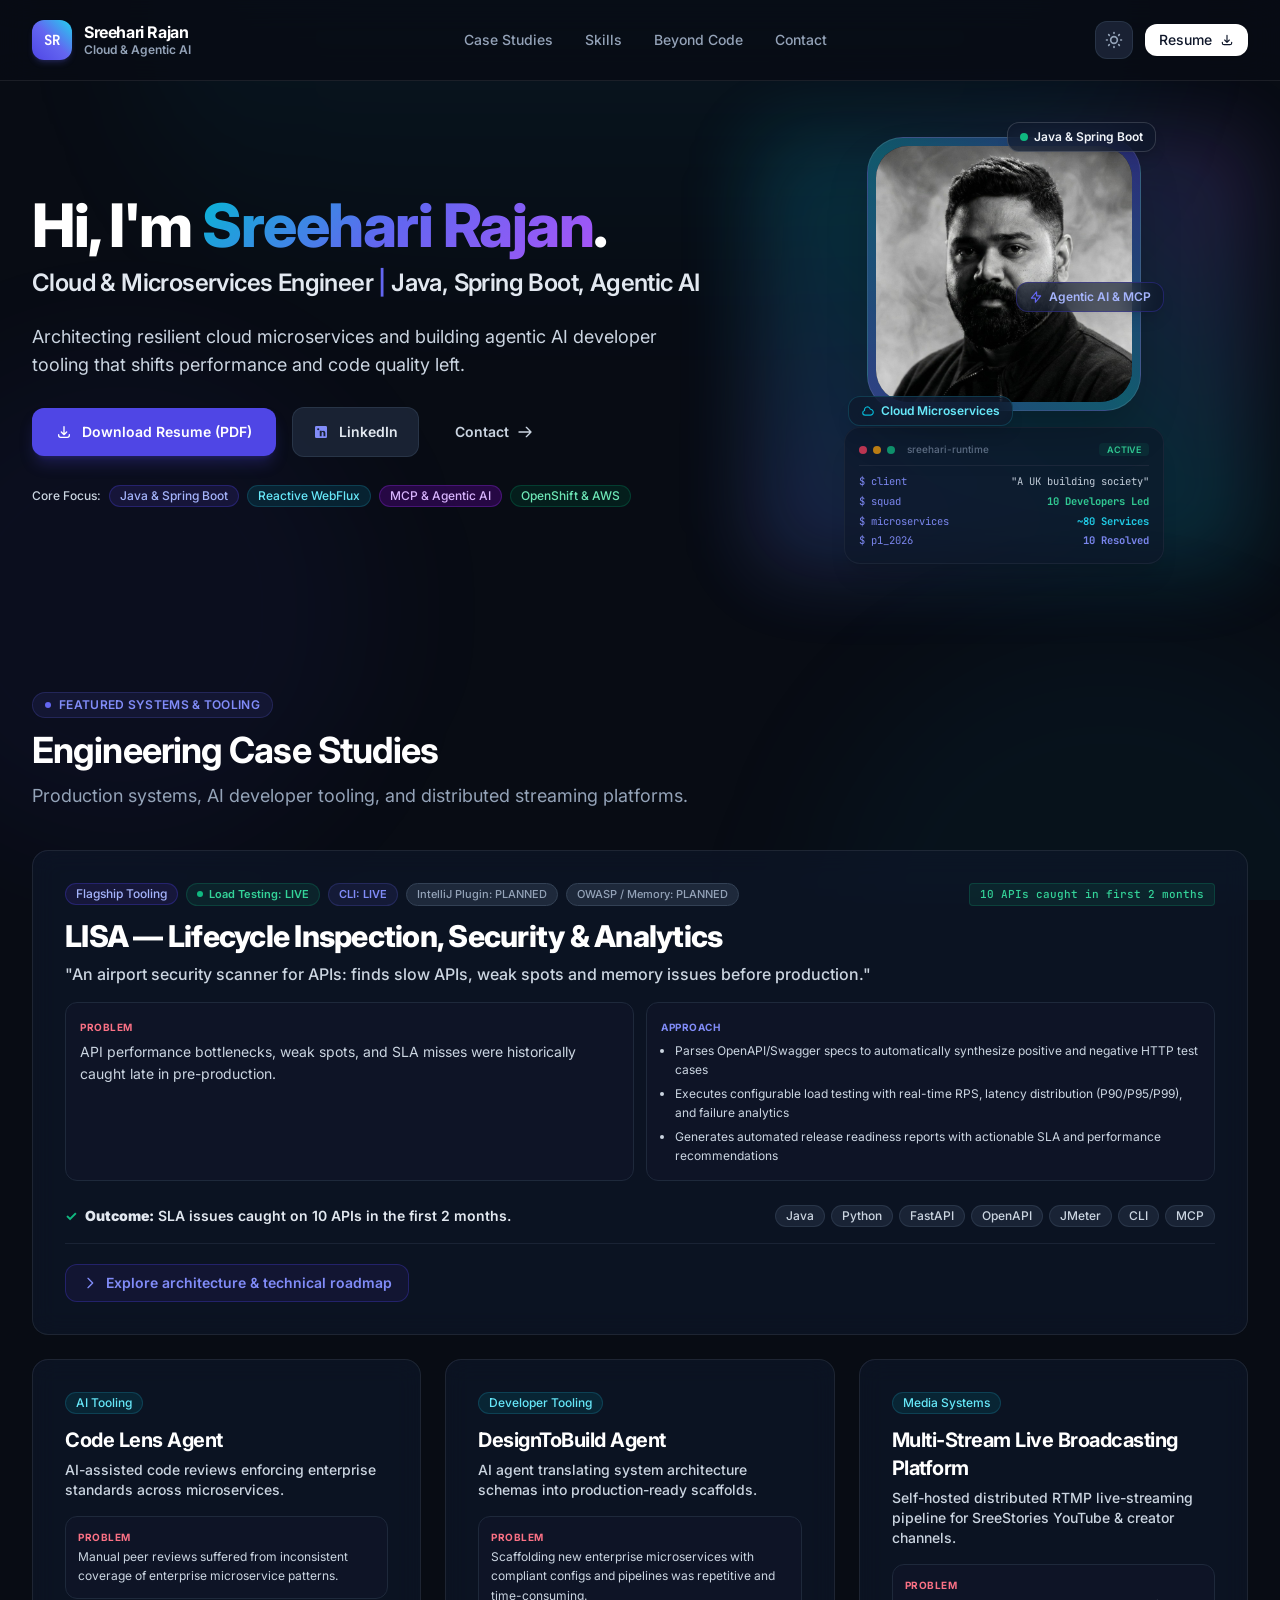
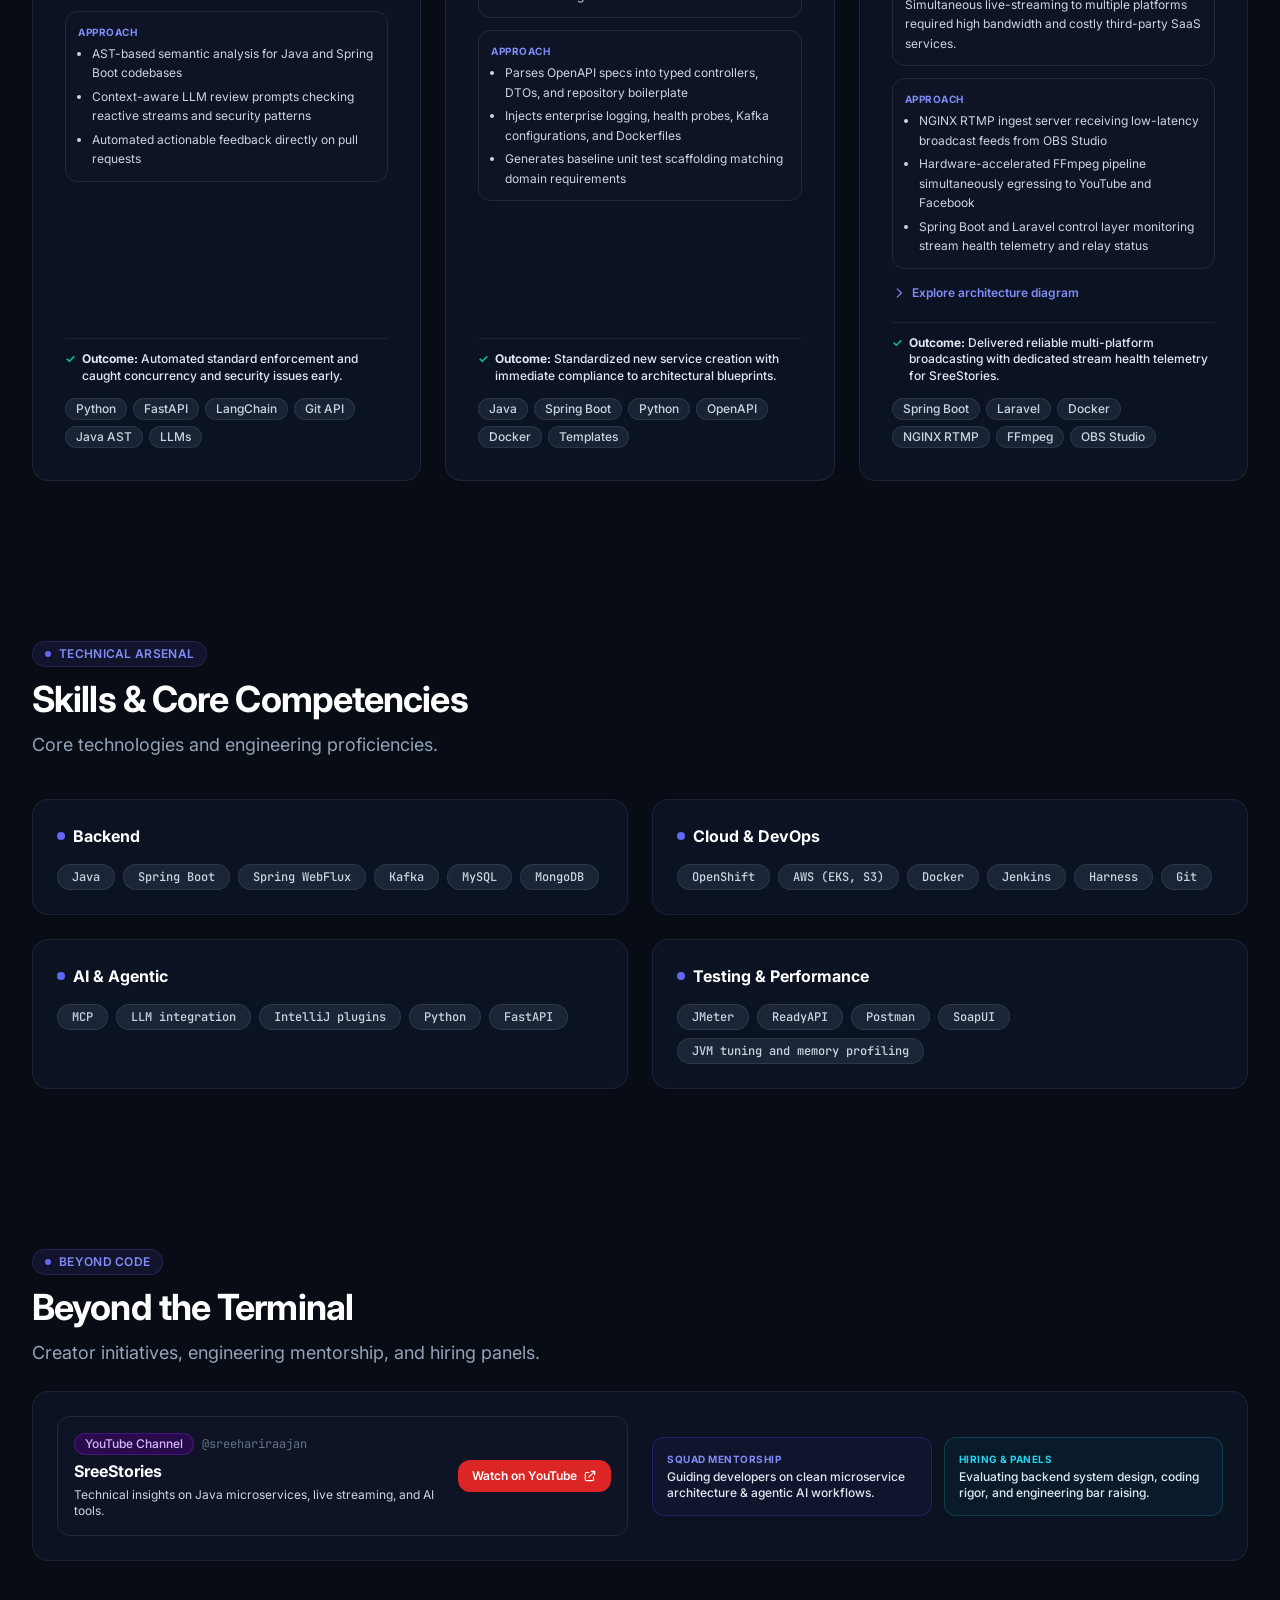
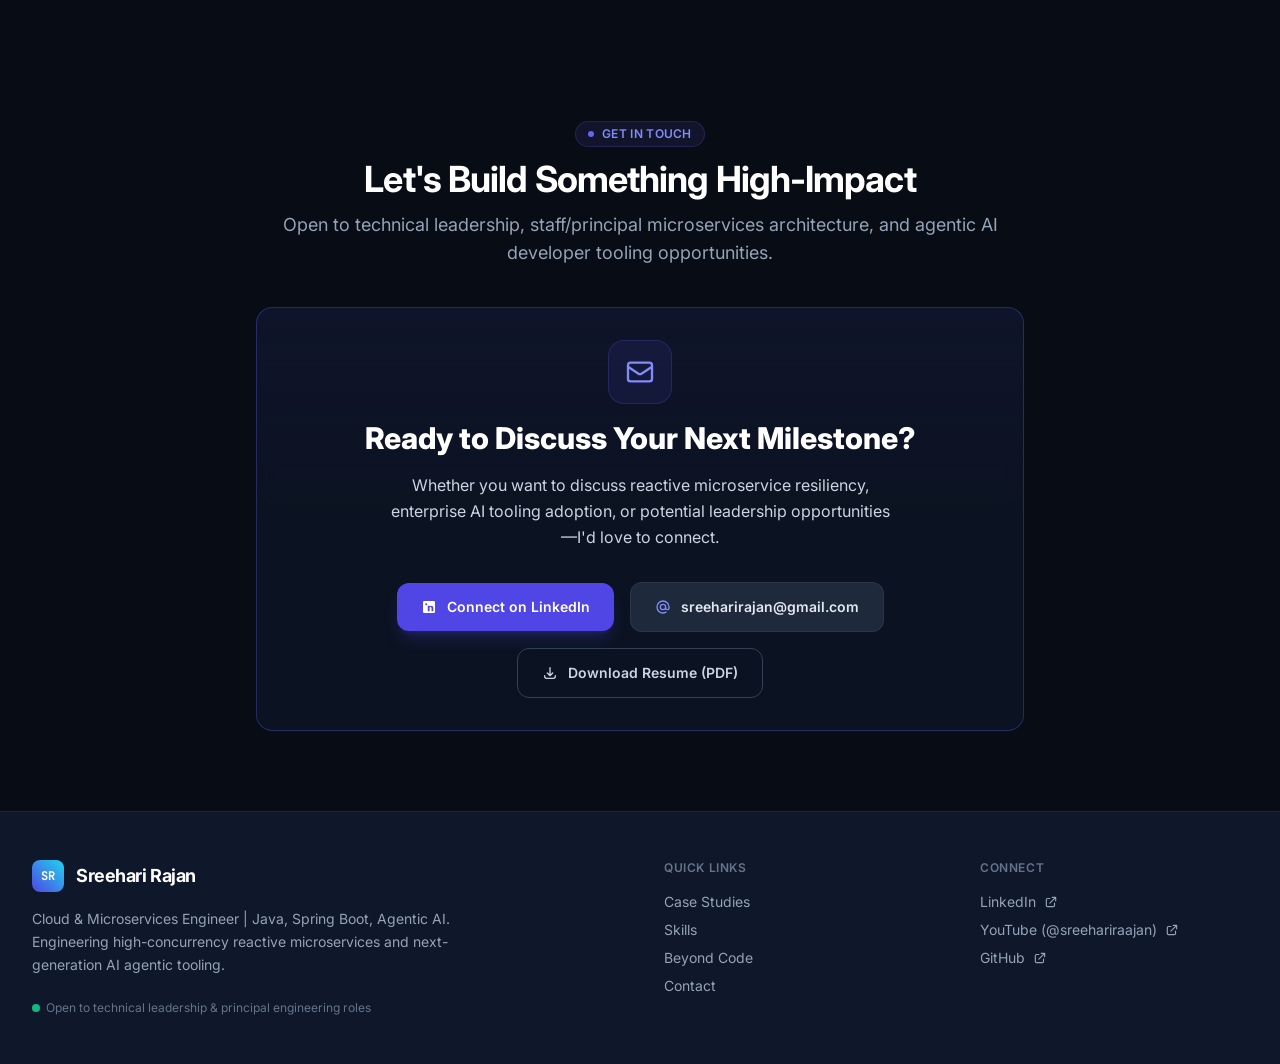
==== index.html @ 00270f51 "Deployed code" ====
<!DOCTYPE html><html lang="en" class="dark scroll-smooth"> <head><meta charset="UTF-8"><meta name="viewport" content="width=device-width, initial-scale=1.0"><link rel="icon" type="image/svg+xml" href="/favicon.svg"><link rel="manifest" href="/site.webmanifest"><meta name="theme-color" content="#080c14"><meta name="generator" content="Astro v5.18.2"><!-- SEO Meta Tags --><title>Sreehari Rajan | Cloud &amp; Microservices Engineer | Java, Spring Boot, Agentic AI</title><meta name="description" content="Architecting resilient cloud microservices and building agentic AI developer tooling that shifts performance and code quality left."><meta name="author" content="Sreehari Rajan"><link rel="canonical" href="https://sreehariraajan.in/"><!-- Open Graph / Facebook --><meta property="og:type" content="website"><meta property="og:url" content="https://sreehariraajan.in/"><meta property="og:title" content="Sreehari Rajan | Cloud &#38; Microservices Engineer | Java, Spring Boot, Agentic AI"><meta property="og:description" content="Architecting resilient cloud microservices and building agentic AI developer tooling that shifts performance and code quality left."><meta property="og:image" content="https://sreehariraajan.in/images/og-image.png"><meta property="og:image:width" content="1200"><meta property="og:image:height" content="630"><meta property="og:image:alt" content="Sreehari Rajan - Cloud Microservices & Agentic AI Engineer"><!-- Twitter Card --><meta name="twitter:card" content="summary_large_image"><meta name="twitter:url" content="https://sreehariraajan.in/"><meta name="twitter:title" content="Sreehari Rajan | Cloud &#38; Microservices Engineer | Java, Spring Boot, Agentic AI"><meta name="twitter:description" content="Architecting resilient cloud microservices and building agentic AI developer tooling that shifts performance and code quality left."><meta name="twitter:image" content="https://sreehariraajan.in/images/og-image.png"><meta name="twitter:image:alt" content="Sreehari Rajan - Cloud Microservices & Agentic AI Engineer"><!-- Fonts (Preconnect & Google Fonts or System Inter fallback) --><link rel="preconnect" href="https://fonts.googleapis.com"><link rel="preconnect" href="https://fonts.gstatic.com" crossorigin><link href="https://fonts.googleapis.com/css2?family=Inter:wght@300;400;500;600;700;800&family=JetBrains+Mono:wght@400;500;600&display=swap" rel="stylesheet"><!-- JSON-LD Structured Data --><script type="application/ld+json">{"@context":"https://schema.org","@type":"Person","name":"Sreehari Rajan","jobTitle":"Lead Cloud & Microservices Engineer","description":"Cloud Java microservices engineer and agentic AI tooling builder with a Java and Spring Boot background since 2013, moving into agentic AI. Currently leading 10 developers and owning ~80 microservices for a UK building society at IBM.","url":"https://sreehariraajan.in","sameAs":["https://www.linkedin.com/in/sreehariraajan/","https://www.youtube.com/@sreehariraajan"],"knowsAbout":["Cloud Architecture","Java","Spring Boot","Reactive Microservices","Kafka","Agentic AI","Model Context Protocol (MCP)","Performance Engineering","Kubernetes & OpenShift","DevOps"]}</script><!-- Inline Anti-FOUC Theme Initializer --><script>
      (function () {
        try {
          const storedTheme = localStorage.getItem('theme');
          const prefersDark = window.matchMedia('(prefers-color-scheme: dark)').matches;
          if (storedTheme === 'dark' || (!storedTheme && prefersDark) || !storedTheme) {
            document.documentElement.classList.add('dark');
          } else {
            document.documentElement.classList.remove('dark');
          }
        } catch (_) {}
      })();
    </script><link rel="stylesheet" href="/_astro/index.P5tUDv8u.css"></head> <body class="min-h-screen bg-[var(--bg-page)] text-[var(--text-primary)] antialiased transition-colors duration-300 selection:bg-indigo-500 selection:text-white"> <!-- Skip to main content for accessibility --> <a href="#main-content" class="sr-only focus:not-sr-only focus:fixed focus:top-4 focus:left-4 focus:z-50 focus:px-4 focus:py-2 focus:bg-indigo-600 focus:text-white focus:rounded-md focus:shadow-lg focus:outline-none">
Skip to main content
</a> <!-- Background glowing ambient mesh --> <div class="pointer-events-none fixed inset-0 z-0 overflow-hidden" aria-hidden="true"> <div class="absolute -top-[25%] left-1/2 -translate-x-1/2 w-[1000px] h-[550px] bg-gradient-to-b from-indigo-500/10 via-cyan-500/5 to-transparent blur-3xl rounded-full"></div> <div class="absolute top-[40%] -left-[10%] w-[500px] h-[500px] bg-indigo-600/5 blur-3xl rounded-full"></div> <div class="absolute top-[70%] -right-[10%] w-[600px] h-[600px] bg-cyan-600/5 blur-3xl rounded-full"></div> </div> <!-- Main site container --> <div class="relative z-10 flex min-h-screen flex-col"> <header id="site-header" class="sticky top-0 z-40 w-full glass-nav transition-all duration-300"> <div class="max-w-7xl mx-auto px-4 sm:px-6 lg:px-8"> <div class="flex items-center justify-between h-16 sm:h-20"> <!-- Logo / Monogram --> <a href="#" class="group flex items-center gap-3 font-semibold text-slate-900 dark:text-white focus:outline-none focus-visible:ring-2 focus-visible:ring-indigo-500 rounded-lg p-1 -ml-1" aria-label="Sreehari Rajan - Back to top"> <span class="flex items-center justify-center w-10 h-10 rounded-xl bg-gradient-to-tr from-indigo-600 via-indigo-500 to-cyan-400 text-white font-mono font-bold text-sm shadow-md shadow-indigo-500/20 group-hover:scale-105 transition-transform duration-200">
SR
</span> <div class="flex flex-col"> <span class="text-base font-bold tracking-tight text-slate-900 dark:text-white leading-tight"> Sreehari Rajan </span> <span class="text-xs text-slate-500 dark:text-slate-400 hidden sm:inline">
Cloud & Agentic AI
</span> </div> </a> <!-- Desktop Nav --> <nav class="hidden md:flex items-center gap-1 lg:gap-2" aria-label="Main Navigation"> <a href="#projects" class="nav-link px-3 py-1.5 rounded-lg text-sm font-medium text-slate-600 hover:text-slate-900 dark:text-slate-400 dark:hover:text-white hover:bg-slate-100/80 dark:hover:bg-slate-800/60 transition-colors duration-150" data-section-target="projects"> Case Studies </a><a href="#skills" class="nav-link px-3 py-1.5 rounded-lg text-sm font-medium text-slate-600 hover:text-slate-900 dark:text-slate-400 dark:hover:text-white hover:bg-slate-100/80 dark:hover:bg-slate-800/60 transition-colors duration-150" data-section-target="skills"> Skills </a><a href="#beyond-code" class="nav-link px-3 py-1.5 rounded-lg text-sm font-medium text-slate-600 hover:text-slate-900 dark:text-slate-400 dark:hover:text-white hover:bg-slate-100/80 dark:hover:bg-slate-800/60 transition-colors duration-150" data-section-target="beyond-code"> Beyond Code </a><a href="#contact" class="nav-link px-3 py-1.5 rounded-lg text-sm font-medium text-slate-600 hover:text-slate-900 dark:text-slate-400 dark:hover:text-white hover:bg-slate-100/80 dark:hover:bg-slate-800/60 transition-colors duration-150" data-section-target="contact"> Contact </a> </nav> <!-- Actions: Theme Toggle & Resume CTA & Mobile Menu Button --> <div class="flex items-center gap-2 sm:gap-3"> <button id="theme-toggle-btn" type="button" aria-label="Toggle dark and light color theme" class="relative inline-flex items-center justify-center p-2 rounded-xl text-slate-500 hover:text-slate-900 dark:text-slate-400 dark:hover:text-white bg-slate-100 hover:bg-slate-200/80 dark:bg-slate-800/80 dark:hover:bg-slate-700/80 border border-slate-200 dark:border-slate-700/60 transition-all duration-200 focus:outline-none focus-visible:ring-2 focus-visible:ring-indigo-500 "> <!-- Sun Icon (visible in dark mode) --> <svg id="theme-sun-icon" class="w-5 h-5 hidden dark:block transition-transform duration-300 hover:rotate-45" fill="none" viewBox="0 0 24 24" stroke="currentColor" stroke-width="2" aria-hidden="true"> <path stroke-linecap="round" stroke-linejoin="round" d="M12 3v1m0 16v1m9-9h-1M4 12H3m15.364 6.364l-.707-.707M6.343 6.343l-.707-.707m12.728 0l-.707.707M6.343 17.657l-.707.707M16 12a4 4 0 11-8 0 4 4 0 018 0z"></path> </svg> <!-- Moon Icon (visible in light mode) --> <svg id="theme-moon-icon" class="w-5 h-5 block dark:hidden transition-transform duration-300 hover:-rotate-12" fill="none" viewBox="0 0 24 24" stroke="currentColor" stroke-width="2" aria-hidden="true"> <path stroke-linecap="round" stroke-linejoin="round" d="M20.354 15.354A9 9 0 018.646 3.646 9.003 9.003 0 0012 21a9.003 9.003 0 008.354-5.646z"></path> </svg> </button> <script type="module">function t(){const e=document.getElementById("theme-toggle-btn");e&&e.addEventListener("click",()=>{document.documentElement.classList.contains("dark")?(document.documentElement.classList.remove("dark"),localStorage.setItem("theme","light")):(document.documentElement.classList.add("dark"),localStorage.setItem("theme","dark"))})}t();document.addEventListener("astro:after-swap",t);</script> <a href="/Sreehari-Rajan-Resume.pdf" target="_blank" rel="noopener noreferrer" class="hidden sm:inline-flex items-center gap-2 px-3.5 py-1.5 rounded-xl text-sm font-medium bg-slate-900 text-white hover:bg-slate-800 dark:bg-white dark:text-slate-900 dark:hover:bg-slate-100 shadow-sm transition-all duration-200 hover:scale-[1.02] focus:outline-none focus-visible:ring-2 focus-visible:ring-indigo-500"> <span>Resume</span> <svg class="w-3.5 h-3.5" fill="none" viewBox="0 0 24 24" stroke="currentColor" stroke-width="2"> <path stroke-linecap="round" stroke-linejoin="round" d="M4 16v1a3 3 0 003 3h10a3 3 0 003-3v-1m-4-4l-4 4m0 0l-4-4m4 4V4"></path> </svg> </a> <!-- Mobile Menu Toggle --> <button id="mobile-menu-btn" type="button" class="md:hidden inline-flex items-center justify-center p-2 rounded-xl text-slate-600 hover:text-slate-900 dark:text-slate-400 dark:hover:text-white bg-slate-100 dark:bg-slate-800/80 border border-slate-200 dark:border-slate-700/60 focus:outline-none focus-visible:ring-2 focus-visible:ring-indigo-500" aria-expanded="false" aria-controls="mobile-nav-menu" aria-label="Open mobile menu"> <svg id="hamburger-icon" class="w-5 h-5 block" fill="none" viewBox="0 0 24 24" stroke="currentColor" stroke-width="2"> <path stroke-linecap="round" stroke-linejoin="round" d="M4 6h16M4 12h16M4 18h16"></path> </svg> <svg id="close-icon" class="w-5 h-5 hidden" fill="none" viewBox="0 0 24 24" stroke="currentColor" stroke-width="2"> <path stroke-linecap="round" stroke-linejoin="round" d="M6 18L18 6M6 6l12 12"></path> </svg> </button> </div> </div> </div> <!-- Mobile Drawer Menu --> <div id="mobile-nav-menu" class="md:hidden hidden border-t border-slate-200 dark:border-slate-800 bg-[var(--bg-surface)] px-4 pt-3 pb-6 space-y-1 shadow-xl transition-all"> <a href="#projects" class="mobile-nav-link block px-3 py-2.5 rounded-lg text-base font-medium text-slate-700 hover:text-indigo-600 dark:text-slate-300 dark:hover:text-indigo-400 hover:bg-slate-100 dark:hover:bg-slate-800/80 transition-colors"> Case Studies </a><a href="#skills" class="mobile-nav-link block px-3 py-2.5 rounded-lg text-base font-medium text-slate-700 hover:text-indigo-600 dark:text-slate-300 dark:hover:text-indigo-400 hover:bg-slate-100 dark:hover:bg-slate-800/80 transition-colors"> Skills </a><a href="#beyond-code" class="mobile-nav-link block px-3 py-2.5 rounded-lg text-base font-medium text-slate-700 hover:text-indigo-600 dark:text-slate-300 dark:hover:text-indigo-400 hover:bg-slate-100 dark:hover:bg-slate-800/80 transition-colors"> Beyond Code </a><a href="#contact" class="mobile-nav-link block px-3 py-2.5 rounded-lg text-base font-medium text-slate-700 hover:text-indigo-600 dark:text-slate-300 dark:hover:text-indigo-400 hover:bg-slate-100 dark:hover:bg-slate-800/80 transition-colors"> Contact </a> <div class="pt-3 mt-3 border-t border-slate-200 dark:border-slate-800"> <a href="/Sreehari-Rajan-Resume.pdf" target="_blank" rel="noopener noreferrer" class="flex items-center justify-center gap-2 w-full py-2.5 px-4 rounded-xl text-sm font-semibold bg-indigo-600 text-white hover:bg-indigo-500 shadow-md transition-colors"> <svg class="w-4 h-4" fill="none" viewBox="0 0 24 24" stroke="currentColor" stroke-width="2"> <path stroke-linecap="round" stroke-linejoin="round" d="M4 16v1a3 3 0 003 3h10a3 3 0 003-3v-1m-4-4l-4 4m0 0l-4-4m4 4V4"></path> </svg> <span>Download Resume (PDF)</span> </a> </div> </div> </header> <script type="module">function a(){const t=document.getElementById("mobile-menu-btn"),n=document.getElementById("mobile-nav-menu"),i=document.getElementById("hamburger-icon"),o=document.getElementById("close-icon");t&&n&&i&&o&&(t.addEventListener("click",()=>{const e=t.getAttribute("aria-expanded")==="true";t.setAttribute("aria-expanded",String(!e)),n.classList.toggle("hidden"),i.classList.toggle("hidden"),o.classList.toggle("hidden")}),document.querySelectorAll(".mobile-nav-link").forEach(e=>{e.addEventListener("click",()=>{n.classList.add("hidden"),t.setAttribute("aria-expanded","false"),i.classList.remove("hidden"),o.classList.add("hidden")})}));const l=document.querySelectorAll("section[id]"),r=document.querySelectorAll(".nav-link");function g(){const e=window.pageYOffset;l.forEach(d=>{const u=d.offsetHeight,c=d.offsetTop-120,m=d.getAttribute("id");e>c&&e<=c+u&&r.forEach(s=>{s.classList.remove("text-indigo-600","dark:text-indigo-400","bg-indigo-50","dark:bg-indigo-950/40"),s.getAttribute("data-section-target")===m&&s.classList.add("text-indigo-600","dark:text-indigo-400","bg-indigo-50","dark:bg-indigo-950/40")})})}window.addEventListener("scroll",g,{passive:!0})}a();document.addEventListener("astro:after-swap",a);</script> <main id="main-content" class="flex-grow focus:outline-none">   <section id="hero" class="relative pt-6 pb-6 sm:pt-10 sm:pb-10 lg:pt-14 lg:pb-12 overflow-visible"> <div class="max-w-7xl mx-auto px-4 sm:px-6 lg:px-8"> <div class="flex flex-col-reverse lg:grid lg:grid-cols-12 gap-8 lg:gap-8 items-center"> <!-- Left Column: Headline, Value Hook & CTAs --> <div class="lg:col-span-7 flex flex-col items-start space-y-5 sm:space-y-6 z-10 w-full"> <!-- Name & Main Title --> <div class="space-y-2 sm:space-y-3"> <h1 class="text-3xl sm:text-5xl lg:text-6xl font-extrabold tracking-tight text-slate-900 dark:text-white leading-[1.12]">
Hi, I'm <span class="gradient-text">Sreehari Rajan</span>.
</h1> <p class="text-lg sm:text-2xl font-semibold text-slate-700 dark:text-slate-200 tracking-tight leading-snug">
Cloud & Microservices Engineer <span class="text-indigo-500">|</span> Java, Spring Boot, Agentic AI
</p> </div> <!-- One-Line Value Statement --> <p class="text-sm sm:text-lg text-slate-600 dark:text-slate-300 max-w-2xl leading-relaxed"> Architecting resilient cloud microservices and building agentic AI developer tooling that shifts performance and code quality left. </p> <!-- CTAs: Resume, LinkedIn, Contact --> <div class="flex flex-wrap items-center gap-3 sm:gap-4 pt-1 w-full sm:w-auto"> <!-- Resume CTA --> <a href="/Sreehari-Rajan-Resume.pdf" target="_blank" rel="noopener noreferrer" class="inline-flex items-center justify-center gap-2.5 px-5 sm:px-6 py-3 sm:py-3.5 rounded-xl text-sm font-semibold bg-indigo-600 text-white hover:bg-indigo-500 shadow-lg shadow-indigo-600/25 hover:shadow-indigo-600/35 transition-all duration-200 hover:-translate-y-0.5 focus:outline-none focus-visible:ring-2 focus-visible:ring-indigo-500"> <svg class="w-4 h-4" fill="none" viewBox="0 0 24 24" stroke="currentColor" stroke-width="2"> <path stroke-linecap="round" stroke-linejoin="round" d="M4 16v1a3 3 0 003 3h10a3 3 0 003-3v-1m-4-4l-4 4m0 0l-4-4m4 4V4"></path> </svg> <span>Download Resume (PDF)</span> </a> <!-- LinkedIn CTA --> <a href="https://www.linkedin.com/in/sreehariraajan/" target="_blank" rel="noopener noreferrer" class="inline-flex items-center justify-center gap-2.5 px-4 sm:px-5 py-3 sm:py-3.5 rounded-xl text-sm font-semibold bg-slate-100 hover:bg-slate-200/80 text-slate-800 dark:bg-slate-800/80 dark:hover:bg-slate-700/80 dark:text-slate-200 border border-slate-200 dark:border-slate-700/60 transition-all duration-200 hover:-translate-y-0.5 focus:outline-none focus-visible:ring-2 focus-visible:ring-indigo-500"> <svg class="w-4 h-4 text-indigo-600 dark:text-indigo-400" fill="currentColor" viewBox="0 0 24 24"> <path d="M19 3a2 2 0 0 1 2 2v14a2 2 0 0 1-2 2H5a2 2 0 0 1-2-2V5a2 2 0 0 1 2-2h14m-.5 15.5v-5.3a3.26 3.26 0 0 0-3.26-3.26c-.85 0-1.84.52-2.28 1.3v-1.11h-2.79v8.37h2.79v-4.93c0-.77.62-1.4 1.39-1.4a1.4 1.4 0 0 1 1.4 1.4v4.93h2.75M6.46 10.9h2.77v8.37H6.46V10.9M7.85 6.3a1.62 1.62 0 1 0 0 3.24 1.62 1.62 0 0 0 0-3.24Z"></path> </svg> <span>LinkedIn</span> </a> <!-- Contact CTA --> <a href="#contact" class="inline-flex items-center justify-center gap-2 px-4 sm:px-5 py-3 sm:py-3.5 rounded-xl text-sm font-semibold text-slate-700 hover:text-indigo-600 dark:text-slate-300 dark:hover:text-white transition-colors"> <span>Contact</span> <svg class="w-4 h-4" fill="none" viewBox="0 0 24 24" stroke="currentColor" stroke-width="2"> <path stroke-linecap="round" stroke-linejoin="round" d="M14 5l7 7m0 0l-7 7m7-7H3"></path> </svg> </a> </div> <!-- Micro Highlights Pills --> <div class="flex flex-wrap items-center gap-2 pt-1 text-xs text-slate-500 dark:text-slate-400"> <span class="font-medium text-slate-700 dark:text-slate-300">Core Focus:</span> <span class="inline-flex items-center gap-1.5 transition-colors duration-150 text-xs px-2.5 py-0.5 rounded-full font-medium bg-indigo-50 text-indigo-700 dark:bg-indigo-950/60 dark:text-indigo-300 border border-indigo-200/80 dark:border-indigo-800/50 "> Java & Spring Boot </span> <span class="inline-flex items-center gap-1.5 transition-colors duration-150 text-xs px-2.5 py-0.5 rounded-full font-medium bg-cyan-50 text-cyan-700 dark:bg-cyan-950/60 dark:text-cyan-300 border border-cyan-200/80 dark:border-cyan-800/50 "> Reactive WebFlux </span> <span class="inline-flex items-center gap-1.5 transition-colors duration-150 text-xs px-2.5 py-0.5 rounded-full font-medium bg-purple-50 text-purple-700 dark:bg-purple-950/60 dark:text-purple-300 border border-purple-200/80 dark:border-purple-800/50 "> MCP & Agentic AI </span> <span class="inline-flex items-center gap-1.5 transition-colors duration-150 text-xs px-2.5 py-0.5 rounded-full font-medium bg-emerald-50 text-emerald-700 dark:bg-emerald-950/60 dark:text-emerald-300 border border-emerald-200/80 dark:border-emerald-800/50 "> OpenShift & AWS </span> </div> </div> <!-- Right Column: Creative Profile Photo Treatment + Desktop Tucked Code Window --> <div class="lg:col-span-5 w-full flex flex-col items-center justify-center"> <!-- Interactive Parallax Hero Showcase Container --> <div id="hero-photo-showcase" class="relative flex flex-col items-center w-full max-w-sm sm:max-w-md lg:max-w-none transition-transform duration-300 ease-out" style="perspective: 1000px;"> <!-- Soft Mesh Glow Behind Photo --> <div class="absolute -inset-2 bg-gradient-to-tr from-indigo-500/25 via-cyan-500/20 to-purple-500/20 rounded-[2.5rem] blur-2xl pointer-events-none opacity-80 dark:opacity-90 animate-pulse-slow" aria-hidden="true"></div> <!-- Photo Wrapper with Squircle Mask and Ambient Gradient Ring --> <div id="photo-card" class="relative z-20 p-1.5 sm:p-2 rounded-[2.25rem] bg-gradient-to-tr from-indigo-500/40 via-cyan-400/30 to-indigo-600/40 border border-white/20 dark:border-white/10 shadow-2xl transition-transform duration-300"> <div class="relative w-40 h-40 sm:w-56 sm:h-56 lg:w-64 lg:h-64 rounded-[2rem] overflow-hidden bg-slate-900 shadow-inner"> <!-- Profile Image (Above-the-fold eager load, explicit width/height) --> <img src="/images/profile.svg" alt="Sreehari Rajan, cloud and microservices engineer" width="400" height="400" fetchpriority="high" loading="eager" decoding="async" class="w-full h-full object-cover object-top select-none pointer-events-none transition-transform duration-500 hover:scale-105"> </div> <!-- Floating Glass Chip 1: Top-Right (Java & Spring Boot) --> <div class="absolute -top-3 -right-3 sm:-top-4 sm:-right-4 z-30 inline-flex items-center gap-1.5 px-3 py-1.5 rounded-xl glass-card text-[11px] sm:text-xs font-semibold text-slate-800 dark:text-slate-100 shadow-lg border border-white/30 dark:border-white/15 animate-float-slow"> <span class="w-2 h-2 rounded-full bg-emerald-500"></span> <span>Java & Spring Boot</span> </div> <!-- Floating Glass Chip 2: Right Edge (Agentic AI & MCP) --> <div class="absolute top-1/2 -right-4 sm:-right-6 translate-y-2 z-30 inline-flex items-center gap-1.5 px-3 py-1.5 rounded-xl glass-card text-[11px] sm:text-xs font-semibold text-indigo-700 dark:text-indigo-300 shadow-lg border border-indigo-200/50 dark:border-indigo-800/50 animate-float-slow" style="animation-delay: -2s;"> <svg class="w-3.5 h-3.5 text-indigo-500" fill="none" viewBox="0 0 24 24" stroke="currentColor"> <path stroke-linecap="round" stroke-linejoin="round" stroke-width="2" d="M13 10V3L4 14h7v7l9-11h-7z"></path> </svg> <span>Agentic AI & MCP</span> </div> <!-- Floating Glass Chip 3: Bottom-Left (Cloud Microservices) --> <div class="absolute -bottom-3 -left-3 sm:-bottom-4 sm:-left-5 z-30 inline-flex items-center gap-1.5 px-3 py-1.5 rounded-xl glass-card text-[11px] sm:text-xs font-semibold text-cyan-700 dark:text-cyan-300 shadow-lg border border-cyan-200/50 dark:border-cyan-800/50 animate-float-slow" style="animation-delay: -4s;"> <svg class="w-3.5 h-3.5 text-cyan-500" fill="none" viewBox="0 0 24 24" stroke="currentColor"> <path stroke-linecap="round" stroke-linejoin="round" stroke-width="2" d="M3 15a4 4 0 004 4h9a5 5 0 10-.1-9.999 5.002 5.002 0 10-9.78 2.096A4.001 4.001 0 003 15z"></path> </svg> <span>Cloud Microservices</span> </div> </div> <!-- Tucked Desktop Code Window Card (Hidden on Mobile) --> <div class="hidden lg:block w-full max-w-xs mt-4 z-10 transition-all opacity-95"> <div class="glass-card rounded-2xl border border-slate-200/80 dark:border-slate-800/80 p-3.5 shadow-xl font-mono text-[11px]"> <!-- Terminal Header --> <div class="flex items-center justify-between pb-2 mb-2 border-b border-slate-200 dark:border-slate-800"> <div class="flex items-center gap-1.5"> <span class="w-2 h-2 rounded-full bg-rose-500/80"></span> <span class="w-2 h-2 rounded-full bg-amber-500/80"></span> <span class="w-2 h-2 rounded-full bg-emerald-500/80"></span> <span class="ml-1.5 text-slate-400 dark:text-slate-500 font-sans text-[10px] font-medium">sreehari-runtime</span> </div> <span class="text-[9px] text-emerald-600 dark:text-emerald-400 bg-emerald-500/10 px-2 py-0.2 rounded font-sans font-semibold">
ACTIVE
</span> </div> <!-- Terminal Telemetry Details --> <div class="space-y-1 text-slate-700 dark:text-slate-300 text-[10.5px]"> <div class="flex items-center justify-between"> <span class="text-indigo-600 dark:text-indigo-400">$ client</span> <span class="text-slate-600 dark:text-slate-300">"A UK building society"</span> </div> <div class="flex items-center justify-between"> <span class="text-indigo-600 dark:text-indigo-400">$ squad</span> <span class="text-emerald-600 dark:text-emerald-400 font-bold">10 Developers Led</span> </div> <div class="flex items-center justify-between"> <span class="text-indigo-600 dark:text-indigo-400">$ microservices</span> <span class="text-cyan-600 dark:text-cyan-400 font-bold">~80 Services</span> </div> <div class="flex items-center justify-between"> <span class="text-indigo-600 dark:text-indigo-400">$ p1_2026</span> <span class="text-indigo-600 dark:text-indigo-400 font-bold">10 Resolved</span> </div> </div> </div> </div> </div> </div> </div> </div> </section> <!-- Desktop Parallax Tilt Script (Disabled on Touch Devices) --> <script type="module">function s(){const a="ontouchstart"in window||navigator.maxTouchPoints>0,d=window.matchMedia("(prefers-reduced-motion: reduce)").matches;if(a||d)return;const e=document.querySelector("#hero-photo-showcase"),t=document.querySelector("#photo-card");if(e&&t){let i=function(n){if(!e||!t)return;const o=e.getBoundingClientRect(),h=n.clientX-o.left,l=n.clientY-o.top,r=o.width/2,c=o.height/2,p=(l-c)/c*-4,f=(h-r)/r*4;t.style.transform=`perspective(1000px) rotateX(${p.toFixed(2)}deg) rotateY(${f.toFixed(2)}deg) scale3d(1.02, 1.02, 1.02)`},u=function(){t&&(t.style.transform="perspective(1000px) rotateX(0deg) rotateY(0deg) scale3d(1, 1, 1)")};e.addEventListener("mousemove",i),e.addEventListener("mouseleave",u)}}s();document.addEventListener("astro:after-swap",s);</script> <section id="projects" class="py-12 sm:py-16 lg:py-20 relative block"> <div class="max-w-7xl mx-auto px-4 sm:px-6 lg:px-8"> <div class="flex flex-col mb-10 max-w-3xl text-left items-start "> <div class="inline-flex items-center gap-2 px-3 py-1 rounded-full text-xs font-semibold tracking-wide uppercase bg-indigo-500/10 text-indigo-600 dark:text-indigo-400 border border-indigo-500/20 mb-3"> <span class="w-1.5 h-1.5 rounded-full bg-indigo-500 animate-pulse"></span> Featured Systems &amp; Tooling </div> <h2 class="text-3xl sm:text-4xl font-bold tracking-tight text-slate-900 dark:text-white"> Engineering Case Studies </h2> <p class="mt-3 text-base sm:text-lg text-slate-600 dark:text-slate-400 leading-relaxed"> Production systems, AI developer tooling, and distributed streaming platforms. </p> </div> <div class="space-y-6">  <div class="relative overflow-hidden rounded-2xl glass-card p-6 sm:p-8 transition-all duration-300 bento-glow-border col-span-1 w-full flex flex-col justify-between group hover:border-indigo-500/40 transition-all duration-300">  <div> <!-- Header & Live/Planned Summary Chips --> <div class="flex flex-wrap items-center justify-between gap-2.5 mb-3"> <div class="flex items-center gap-2 flex-wrap"> <span class="inline-flex items-center gap-1.5 transition-colors duration-150 text-xs px-2.5 py-0.5 rounded-full font-medium bg-indigo-50 text-indigo-700 dark:bg-indigo-950/60 dark:text-indigo-300 border border-indigo-200/80 dark:border-indigo-800/50 "> Flagship Tooling </span> <span class="inline-flex items-center gap-1.5 px-2.5 py-0.5 rounded-full text-[11px] font-semibold bg-emerald-500/10 text-emerald-600 dark:text-emerald-400 border border-emerald-500/20"> <span class="w-1.5 h-1.5 rounded-full bg-emerald-500 animate-pulse"></span>
Load Testing: LIVE
</span> <span class="inline-flex items-center gap-1.5 px-2.5 py-0.5 rounded-full text-[11px] font-semibold bg-indigo-500/10 text-indigo-600 dark:text-indigo-400 border border-indigo-500/20">
CLI: LIVE
</span> <span class="inline-flex items-center px-2.5 py-0.5 rounded-full text-[11px] font-medium bg-slate-100 dark:bg-slate-800 text-slate-600 dark:text-slate-400 border border-slate-200 dark:border-slate-700">
IntelliJ Plugin: PLANNED
</span> <span class="inline-flex items-center px-2.5 py-0.5 rounded-full text-[11px] font-medium bg-slate-100 dark:bg-slate-800 text-slate-600 dark:text-slate-400 border border-slate-200 dark:border-slate-700">
OWASP / Memory: PLANNED
</span> </div> <span class="text-[11px] font-mono font-medium text-emerald-600 dark:text-emerald-400 bg-emerald-500/10 px-2.5 py-0.5 rounded border border-emerald-500/20"> 10 APIs caught in first 2 months </span> </div> <!-- Title & Airport Security Scanner Tagline --> <h3 class="text-2xl sm:text-3xl font-extrabold tracking-tight text-slate-900 dark:text-white group-hover:text-indigo-600 dark:group-hover:text-indigo-400 transition-colors mb-2"> LISA — Lifecycle Inspection, Security &amp; Analytics </h3> <p class="text-sm sm:text-base font-medium text-slate-700 dark:text-slate-300 mb-4 leading-relaxed max-w-4xl">
"An airport security scanner for APIs: finds slow APIs, weak spots and memory issues before production."
</p> <!-- Collapsed State: 1-line Problem & Max 3 Approach Bullets --> <div class="grid grid-cols-1 md:grid-cols-2 gap-3 text-xs sm:text-sm text-slate-600 dark:text-slate-400 mb-4"> <div class="p-3.5 rounded-xl bg-slate-50 dark:bg-slate-900/60 border border-slate-200/60 dark:border-slate-800"> <span class="block text-[10px] font-bold uppercase tracking-wider text-rose-600 dark:text-rose-400 mb-1">
Problem
</span> <p class="leading-relaxed text-slate-700 dark:text-slate-300"> API performance bottlenecks, weak spots, and SLA misses were historically caught late in pre-production. </p> </div> <div class="p-3.5 rounded-xl bg-slate-50 dark:bg-slate-900/60 border border-slate-200/60 dark:border-slate-800"> <span class="block text-[10px] font-bold uppercase tracking-wider text-indigo-600 dark:text-indigo-400 mb-1">
Approach
</span> <ul class="space-y-1 list-disc pl-3.5 text-slate-600 dark:text-slate-300 text-xs"> <li class="leading-relaxed">Parses OpenAPI/Swagger specs to automatically synthesize positive and negative HTTP test cases</li><li class="leading-relaxed">Executes configurable load testing with real-time RPS, latency distribution (P90/P95/P99), and failure analytics</li><li class="leading-relaxed">Generates automated release readiness reports with actionable SLA and performance recommendations</li> </ul> </div> </div> <!-- Collapsed 1-Line Outcome & Tech Stack Badges --> <div class="flex flex-wrap items-center justify-between gap-3 pt-2 pb-4 border-b border-slate-200 dark:border-slate-800/80"> <div class="flex items-center gap-2"> <span class="text-emerald-500 font-bold text-sm">✓</span> <p class="text-xs sm:text-sm font-semibold text-slate-800 dark:text-slate-200"> <strong>Outcome:</strong> SLA issues caught on 10 APIs in the first 2 months. </p> </div> <div class="flex flex-wrap gap-1.5"> <span class="inline-flex items-center gap-1.5 transition-colors duration-150 text-xs px-2.5 py-0.5 rounded-full font-medium bg-slate-100 text-slate-700 dark:bg-slate-800/80 dark:text-slate-300 border border-slate-200 dark:border-slate-700/60 "> Java </span><span class="inline-flex items-center gap-1.5 transition-colors duration-150 text-xs px-2.5 py-0.5 rounded-full font-medium bg-slate-100 text-slate-700 dark:bg-slate-800/80 dark:text-slate-300 border border-slate-200 dark:border-slate-700/60 "> Python </span><span class="inline-flex items-center gap-1.5 transition-colors duration-150 text-xs px-2.5 py-0.5 rounded-full font-medium bg-slate-100 text-slate-700 dark:bg-slate-800/80 dark:text-slate-300 border border-slate-200 dark:border-slate-700/60 "> FastAPI </span><span class="inline-flex items-center gap-1.5 transition-colors duration-150 text-xs px-2.5 py-0.5 rounded-full font-medium bg-slate-100 text-slate-700 dark:bg-slate-800/80 dark:text-slate-300 border border-slate-200 dark:border-slate-700/60 "> OpenAPI </span><span class="inline-flex items-center gap-1.5 transition-colors duration-150 text-xs px-2.5 py-0.5 rounded-full font-medium bg-slate-100 text-slate-700 dark:bg-slate-800/80 dark:text-slate-300 border border-slate-200 dark:border-slate-700/60 "> JMeter </span><span class="inline-flex items-center gap-1.5 transition-colors duration-150 text-xs px-2.5 py-0.5 rounded-full font-medium bg-slate-100 text-slate-700 dark:bg-slate-800/80 dark:text-slate-300 border border-slate-200 dark:border-slate-700/60 "> CLI </span><span class="inline-flex items-center gap-1.5 transition-colors duration-150 text-xs px-2.5 py-0.5 rounded-full font-medium bg-slate-100 text-slate-700 dark:bg-slate-800/80 dark:text-slate-300 border border-slate-200 dark:border-slate-700/60 "> MCP </span> </div> </div> <!-- Native <details>/<summary> Expander for Deep-Dive Architecture --> <details class="group/details mt-4 pt-1 transition-all"> <summary class="inline-flex items-center gap-2 px-4 py-2 rounded-xl text-xs sm:text-sm font-semibold text-indigo-600 dark:text-indigo-400 bg-indigo-50/80 dark:bg-indigo-950/40 hover:bg-indigo-100 dark:hover:bg-indigo-900/50 border border-indigo-200/60 dark:border-indigo-800/50 cursor-pointer select-none transition-colors focus:outline-none focus-visible:ring-2 focus-visible:ring-indigo-500"> <svg class="w-4 h-4 transition-transform duration-200 group-open/details:rotate-90" fill="none" viewBox="0 0 24 24" stroke="currentColor" stroke-width="2"> <path stroke-linecap="round" stroke-linejoin="round" d="M9 5l7 7-7 7"></path> </svg> <span>Explore architecture & technical roadmap</span> </summary> <div class="mt-6 space-y-6 pt-2"> <!-- 1. Why: Two-Column Comparison --> <div> <h4 class="text-xs font-bold uppercase tracking-wider text-slate-400 dark:text-slate-500 mb-3">
1. Paradigm Shift: Manual NFT vs Automated Shift-Left
</h4> <div class="grid grid-cols-1 md:grid-cols-2 gap-4 text-xs sm:text-sm"> <!-- Today: Manual World --> <div class="p-4 rounded-xl bg-rose-50/40 dark:bg-rose-950/20 border border-rose-200/60 dark:border-rose-900/40 space-y-2"> <div class="flex items-center gap-2 font-bold text-rose-700 dark:text-rose-400 text-sm"> <span class="w-2 h-2 rounded-full bg-rose-500"></span>
Today: Manual World
</div> <div class="flex flex-col gap-1.5 font-mono text-xs text-slate-600 dark:text-slate-400"> <div class="flex items-center gap-1.5"> <span class="text-rose-500">1.</span> API code merged & released
</div> <div class="flex items-center gap-1.5"> <span class="text-rose-500">2.</span> Test scripts written manually weeks later
</div> <div class="flex items-center gap-1.5"> <span class="text-rose-500">3.</span> Latency and memory leaks discovered late in NFT
</div> <div class="flex items-center gap-1.5"> <span class="text-rose-500">4.</span> Production SLA breaches & costly rework
</div> </div> </div> <!-- With LISA: Automated & Intelligent --> <div class="p-4 rounded-xl bg-emerald-50/40 dark:bg-emerald-950/20 border border-emerald-200/60 dark:border-emerald-900/40 space-y-2"> <div class="flex items-center gap-2 font-bold text-emerald-700 dark:text-emerald-400 text-sm"> <span class="w-2 h-2 rounded-full bg-emerald-500"></span>
With LISA: Automated & Intelligent
</div> <div class="flex flex-col gap-1.5 font-mono text-xs text-slate-600 dark:text-slate-300"> <div class="flex items-center gap-1.5"> <span class="text-emerald-500">1.</span> Ingests OpenAPI / Swagger specification
</div> <div class="flex items-center gap-1.5"> <span class="text-emerald-500">2.</span> Generates positive/negative test suites (.http)
</div> <div class="flex items-center gap-1.5"> <span class="text-emerald-500">3.</span> Executes instant RPS load & concurrency tests
</div> <div class="flex items-center gap-1.5"> <span class="text-emerald-500">4.</span> Flags SLA risks early with actionable reports
</div> </div> </div> </div> </div> <!-- 2. How it works: Full Responsive Pipeline SVG --> <div> <h4 class="text-xs font-bold uppercase tracking-wider text-slate-400 dark:text-slate-500 mb-3">
2. End-to-End Inspection Pipeline
</h4> <div class="p-4 rounded-xl bg-slate-900 text-slate-100 border border-slate-800 overflow-x-auto"> <svg class="w-full min-w-[760px] h-32 font-mono text-[10px]" viewBox="0 0 920 120" fill="none" xmlns="http://www.w3.org/2000/svg" role="img" aria-label="LISA Architecture Pipeline Diagram"> <title>LISA Inspection Pipeline Architecture</title> <desc>OpenAPI spec to contract analysis, test case generation, load test execution, metrics collection, analytics, and structured reports.</desc> <!-- Stage 1: Input --> <rect x="10" y="15" width="105" height="90" rx="8" fill="#1e1b4b" stroke="#6366f1" stroke-width="1.5"></rect> <text x="62" y="42" fill="#a5b4fc" font-size="11" font-weight="bold" text-anchor="middle">OpenAPI</text> <text x="62" y="60" fill="#94a3b8" text-anchor="middle">Swagger Spec</text> <text x="62" y="76" fill="#94a3b8" text-anchor="middle">v3.0 / JSON</text> <path d="M118 60 H138" stroke="#6366f1" stroke-width="1.5"></path> <polygon points="142,60 135,56 135,64" fill="#6366f1"></polygon> <!-- Stage 2: Contract Analysis --> <rect x="145" y="15" width="110" height="90" rx="8" fill="#0f172a" stroke="#06b6d4" stroke-width="1.5"></rect> <text x="200" y="42" fill="#67e8f9" font-size="11" font-weight="bold" text-anchor="middle">Contract Analysis</text> <text x="200" y="60" fill="#94a3b8" text-anchor="middle">Payload schemas</text> <text x="200" y="76" fill="#94a3b8" text-anchor="middle">& endpoint routes</text> <path d="M258 60 H278" stroke="#06b6d4" stroke-width="1.5"></path> <polygon points="282,60 275,56 275,64" fill="#06b6d4"></polygon> <!-- Stage 3: Test Generation --> <rect x="285" y="15" width="125" height="90" rx="8" fill="#0f172a" stroke="#3b82f6" stroke-width="1.5"></rect> <text x="347" y="42" fill="#93c5fd" font-size="11" font-weight="bold" text-anchor="middle">Test Generation</text> <text x="347" y="60" fill="#94a3b8" text-anchor="middle">Pos/Neg scenarios</text> <text x="347" y="76" fill="#94a3b8" text-anchor="middle">.http & curl files</text> <path d="M413 60 H433" stroke="#3b82f6" stroke-width="1.5"></path> <polygon points="437,60 430,56 430,64" fill="#3b82f6"></polygon> <!-- Stage 4: Load Testing --> <rect x="440" y="15" width="125" height="90" rx="8" fill="#14532d" stroke="#10b981" stroke-width="1.5"></rect> <text x="502" y="42" fill="#86efac" font-size="11" font-weight="bold" text-anchor="middle">Load Test Run</text> <text x="502" y="60" fill="#94a3b8" text-anchor="middle">RPS & Concurrency</text> <text x="502" y="76" fill="#94a3b8" text-anchor="middle">One-time/Continuous</text> <path d="M568 60 H588" stroke="#10b981" stroke-width="1.5"></path> <polygon points="592,60 585,56 585,64" fill="#10b981"></polygon> <!-- Stage 5: Analytics Engine --> <rect x="595" y="15" width="135" height="90" rx="8" fill="#0f172a" stroke="#f59e0b" stroke-width="1.5"></rect> <text x="662" y="42" fill="#fde68a" font-size="11" font-weight="bold" text-anchor="middle">Analytics Engine</text> <text x="662" y="60" fill="#94a3b8" text-anchor="middle">P90/P95/P99 latency</text> <text x="662" y="76" fill="#94a3b8" text-anchor="middle">SLA & Capacity risk</text> <path d="M733 60 H753" stroke="#f59e0b" stroke-width="1.5"></path> <polygon points="757,60 750,56 750,64" fill="#f59e0b"></polygon> <!-- Stage 6: Reports Output --> <rect x="760" y="15" width="145" height="90" rx="8" fill="#3b0764" stroke="#c084fc" stroke-width="1.5"></rect> <text x="832" y="42" fill="#e9d5ff" font-size="11" font-weight="bold" text-anchor="middle">Actionable Reports</text> <text x="832" y="60" fill="#94a3b8" text-anchor="middle">HTML / JSON / CSV</text> <text x="832" y="76" fill="#f43f5e" font-weight="bold" text-anchor="middle">Release Readiness</text> </svg> </div> </div> <!-- 3. Roadmap & Distribution Channels --> <div class="grid grid-cols-1 md:grid-cols-2 gap-4"> <!-- Functional Capabilities Roadmap --> <div class="p-4 rounded-xl bg-slate-50 dark:bg-slate-900/60 border border-slate-200 dark:border-slate-800 space-y-3"> <h4 class="text-xs font-bold uppercase tracking-wider text-slate-400 dark:text-slate-500">
Functional Capabilities Roadmap
</h4> <ul class="space-y-2 text-xs"> <li class="flex items-center justify-between p-2 rounded-lg bg-white dark:bg-slate-800/80 border border-slate-200/60 dark:border-slate-700/60"> <span class="font-medium text-slate-800 dark:text-slate-200">Phase 1 Load Testing</span> <span class="px-2 py-0.5 rounded text-[10px] font-bold bg-emerald-500/10 text-emerald-600 dark:text-emerald-400 border border-emerald-500/20"> LIVE </span> </li><li class="flex items-center justify-between p-2 rounded-lg bg-white dark:bg-slate-800/80 border border-slate-200/60 dark:border-slate-700/60"> <span class="font-medium text-slate-800 dark:text-slate-200">Phase 2 Performance Analytics</span> <span class="px-2 py-0.5 rounded text-[10px] font-bold bg-slate-200 dark:bg-slate-700 text-slate-600 dark:text-slate-400"> PLANNED </span> </li><li class="flex items-center justify-between p-2 rounded-lg bg-white dark:bg-slate-800/80 border border-slate-200/60 dark:border-slate-700/60"> <span class="font-medium text-slate-800 dark:text-slate-200">Phase 3 Vulnerability Assessment (OWASP API Top 10)</span> <span class="px-2 py-0.5 rounded text-[10px] font-bold bg-slate-200 dark:bg-slate-700 text-slate-600 dark:text-slate-400"> PLANNED </span> </li><li class="flex items-center justify-between p-2 rounded-lg bg-white dark:bg-slate-800/80 border border-slate-200/60 dark:border-slate-700/60"> <span class="font-medium text-slate-800 dark:text-slate-200">Phase 4 Memory Leak Detection</span> <span class="px-2 py-0.5 rounded text-[10px] font-bold bg-slate-200 dark:bg-slate-700 text-slate-600 dark:text-slate-400"> PLANNED </span> </li> </ul> </div> <!-- Distribution & Integration Channels --> <div class="p-4 rounded-xl bg-slate-50 dark:bg-slate-900/60 border border-slate-200 dark:border-slate-800 space-y-3"> <h4 class="text-xs font-bold uppercase tracking-wider text-slate-400 dark:text-slate-500">
Distribution & Integration Channels
</h4> <ul class="space-y-2 text-xs"> <li class="flex items-center justify-between p-2 rounded-lg bg-white dark:bg-slate-800/80 border border-slate-200/60 dark:border-slate-700/60"> <span class="font-medium text-slate-800 dark:text-slate-200">Command-line utility</span> <span class="px-2 py-0.5 rounded text-[10px] font-bold bg-emerald-500/10 text-emerald-600 dark:text-emerald-400 border border-emerald-500/20"> LIVE </span> </li><li class="flex items-center justify-between p-2 rounded-lg bg-white dark:bg-slate-800/80 border border-slate-200/60 dark:border-slate-700/60"> <span class="font-medium text-slate-800 dark:text-slate-200">IntelliJ plugin</span> <span class="px-2 py-0.5 rounded text-[10px] font-bold bg-slate-200 dark:bg-slate-700 text-slate-600 dark:text-slate-400"> PLANNED </span> </li><li class="flex items-center justify-between p-2 rounded-lg bg-white dark:bg-slate-800/80 border border-slate-200/60 dark:border-slate-700/60"> <span class="font-medium text-slate-800 dark:text-slate-200">Agentic AI assistant</span> <span class="px-2 py-0.5 rounded text-[10px] font-bold bg-slate-200 dark:bg-slate-700 text-slate-600 dark:text-slate-400"> PLANNED </span> </li> </ul> </div> </div> <!-- 4. Sample Release Readiness Report Mini-Card --> <div class="p-4 sm:p-5 rounded-xl bg-gradient-to-br from-indigo-950/30 via-slate-900 to-slate-950 border border-indigo-500/30 text-white space-y-3"> <div class="flex items-center justify-between flex-wrap gap-2 border-b border-slate-800 pb-2"> <div class="flex items-center gap-2"> <span class="w-2.5 h-2.5 rounded-full bg-emerald-400"></span> <span class="font-mono text-xs font-bold text-slate-200">LISA Release Readiness Assessment</span> </div> <span class="text-[10px] font-mono text-slate-400 bg-slate-800/80 px-2 py-0.5 rounded">
Illustrative sample, not real data
</span> </div> <div class="grid grid-cols-2 sm:grid-cols-4 gap-3 font-mono text-xs"> <div class="p-2.5 rounded-lg bg-slate-800/60 border border-slate-700/60"> <span class="text-[10px] text-slate-400 block">Endpoint Target</span> <span class="text-slate-200 font-bold">/v1/payments</span> </div> <div class="p-2.5 rounded-lg bg-slate-800/60 border border-slate-700/60"> <span class="text-[10px] text-slate-400 block">SLA Threshold</span> <span class="text-indigo-300 font-bold">&lt; 500 ms @ 15 TPS</span> </div> <div class="p-2.5 rounded-lg bg-slate-800/60 border border-slate-700/60"> <span class="text-[10px] text-slate-400 block">Evaluated P95</span> <span class="text-emerald-400 font-bold">184 ms (PASS)</span> </div> <div class="p-2.5 rounded-lg bg-slate-800/60 border border-slate-700/60"> <span class="text-[10px] text-slate-400 block">Memory Stability</span> <span class="text-cyan-400 font-bold">Stable (0 Leaks)</span> </div> </div> </div> </div> </details> </div>  </div>  <div class="grid grid-cols-1 md:grid-cols-2 lg:grid-cols-3 gap-6 items-stretch"> <div class="relative overflow-hidden rounded-2xl glass-card p-6 sm:p-8 transition-all duration-300 bento-glow-border col-span-1 h-full flex flex-col justify-between group hover:border-indigo-500/40 transition-all duration-300">  <div> <!-- Header & Badges --> <div class="flex items-center justify-between gap-2 mb-3"> <span class="inline-flex items-center gap-1.5 transition-colors duration-150 text-xs px-2.5 py-0.5 rounded-full font-medium bg-cyan-50 text-cyan-700 dark:bg-cyan-950/60 dark:text-cyan-300 border border-cyan-200/80 dark:border-cyan-800/50 "> AI Tooling </span> </div> <!-- Title & Tagline --> <h3 class="text-xl font-bold tracking-tight text-slate-900 dark:text-white group-hover:text-indigo-600 dark:group-hover:text-indigo-400 transition-colors mb-1.5"> Code Lens Agent </h3> <p class="text-xs sm:text-sm font-medium text-slate-600 dark:text-slate-300 mb-4 leading-relaxed"> AI-assisted code reviews enforcing enterprise standards across microservices. </p> <!-- Problem & Approach (Dense Format) --> <div class="space-y-3 text-xs text-slate-600 dark:text-slate-400"> <div class="p-3 rounded-xl bg-slate-50 dark:bg-slate-900/60 border border-slate-200/60 dark:border-slate-800"> <span class="block text-[10px] font-bold uppercase tracking-wider text-rose-600 dark:text-rose-400 mb-0.5">
Problem
</span> <p class="leading-relaxed text-slate-700 dark:text-slate-300"> Manual peer reviews suffered from inconsistent coverage of enterprise microservice patterns. </p> </div> <div class="p-3 rounded-xl bg-slate-50 dark:bg-slate-900/60 border border-slate-200/60 dark:border-slate-800"> <span class="block text-[10px] font-bold uppercase tracking-wider text-indigo-600 dark:text-indigo-400 mb-1">
Approach
</span> <ul class="space-y-1 list-disc pl-3.5 text-slate-600 dark:text-slate-300"> <li class="leading-relaxed">AST-based semantic analysis for Java and Spring Boot codebases</li><li class="leading-relaxed">Context-aware LLM review prompts checking reactive streams and security patterns</li><li class="leading-relaxed">Automated actionable feedback directly on pull requests</li> </ul> </div> </div>   </div>  <div class="mt-4 pt-3 border-t border-slate-200 dark:border-slate-800/80 space-y-3"> <div class="flex items-start gap-1.5"> <span class="text-emerald-500 font-bold text-xs">✓</span> <p class="text-xs font-medium text-slate-800 dark:text-slate-200 leading-snug"> <strong>Outcome:</strong> Automated standard enforcement and caught concurrency and security issues early. </p> </div> <!-- Tech Pills --> <div class="flex flex-wrap gap-1.5 pt-0.5"> <span class="inline-flex items-center gap-1.5 transition-colors duration-150 text-xs px-2.5 py-0.5 rounded-full font-medium bg-slate-100 text-slate-700 dark:bg-slate-800/80 dark:text-slate-300 border border-slate-200 dark:border-slate-700/60 "> Python </span><span class="inline-flex items-center gap-1.5 transition-colors duration-150 text-xs px-2.5 py-0.5 rounded-full font-medium bg-slate-100 text-slate-700 dark:bg-slate-800/80 dark:text-slate-300 border border-slate-200 dark:border-slate-700/60 "> FastAPI </span><span class="inline-flex items-center gap-1.5 transition-colors duration-150 text-xs px-2.5 py-0.5 rounded-full font-medium bg-slate-100 text-slate-700 dark:bg-slate-800/80 dark:text-slate-300 border border-slate-200 dark:border-slate-700/60 "> LangChain </span><span class="inline-flex items-center gap-1.5 transition-colors duration-150 text-xs px-2.5 py-0.5 rounded-full font-medium bg-slate-100 text-slate-700 dark:bg-slate-800/80 dark:text-slate-300 border border-slate-200 dark:border-slate-700/60 "> Git API </span><span class="inline-flex items-center gap-1.5 transition-colors duration-150 text-xs px-2.5 py-0.5 rounded-full font-medium bg-slate-100 text-slate-700 dark:bg-slate-800/80 dark:text-slate-300 border border-slate-200 dark:border-slate-700/60 "> Java AST </span><span class="inline-flex items-center gap-1.5 transition-colors duration-150 text-xs px-2.5 py-0.5 rounded-full font-medium bg-slate-100 text-slate-700 dark:bg-slate-800/80 dark:text-slate-300 border border-slate-200 dark:border-slate-700/60 "> LLMs </span> </div> </div>  </div><div class="relative overflow-hidden rounded-2xl glass-card p-6 sm:p-8 transition-all duration-300 bento-glow-border col-span-1 h-full flex flex-col justify-between group hover:border-indigo-500/40 transition-all duration-300">  <div> <!-- Header & Badges --> <div class="flex items-center justify-between gap-2 mb-3"> <span class="inline-flex items-center gap-1.5 transition-colors duration-150 text-xs px-2.5 py-0.5 rounded-full font-medium bg-cyan-50 text-cyan-700 dark:bg-cyan-950/60 dark:text-cyan-300 border border-cyan-200/80 dark:border-cyan-800/50 "> Developer Tooling </span> </div> <!-- Title & Tagline --> <h3 class="text-xl font-bold tracking-tight text-slate-900 dark:text-white group-hover:text-indigo-600 dark:group-hover:text-indigo-400 transition-colors mb-1.5"> DesignToBuild Agent </h3> <p class="text-xs sm:text-sm font-medium text-slate-600 dark:text-slate-300 mb-4 leading-relaxed"> AI agent translating system architecture schemas into production-ready scaffolds. </p> <!-- Problem & Approach (Dense Format) --> <div class="space-y-3 text-xs text-slate-600 dark:text-slate-400"> <div class="p-3 rounded-xl bg-slate-50 dark:bg-slate-900/60 border border-slate-200/60 dark:border-slate-800"> <span class="block text-[10px] font-bold uppercase tracking-wider text-rose-600 dark:text-rose-400 mb-0.5">
Problem
</span> <p class="leading-relaxed text-slate-700 dark:text-slate-300"> Scaffolding new enterprise microservices with compliant configs and pipelines was repetitive and time-consuming. </p> </div> <div class="p-3 rounded-xl bg-slate-50 dark:bg-slate-900/60 border border-slate-200/60 dark:border-slate-800"> <span class="block text-[10px] font-bold uppercase tracking-wider text-indigo-600 dark:text-indigo-400 mb-1">
Approach
</span> <ul class="space-y-1 list-disc pl-3.5 text-slate-600 dark:text-slate-300"> <li class="leading-relaxed">Parses OpenAPI specs into typed controllers, DTOs, and repository boilerplate</li><li class="leading-relaxed">Injects enterprise logging, health probes, Kafka configurations, and Dockerfiles</li><li class="leading-relaxed">Generates baseline unit test scaffolding matching domain requirements</li> </ul> </div> </div>   </div>  <div class="mt-4 pt-3 border-t border-slate-200 dark:border-slate-800/80 space-y-3"> <div class="flex items-start gap-1.5"> <span class="text-emerald-500 font-bold text-xs">✓</span> <p class="text-xs font-medium text-slate-800 dark:text-slate-200 leading-snug"> <strong>Outcome:</strong> Standardized new service creation with immediate compliance to architectural blueprints. </p> </div> <!-- Tech Pills --> <div class="flex flex-wrap gap-1.5 pt-0.5"> <span class="inline-flex items-center gap-1.5 transition-colors duration-150 text-xs px-2.5 py-0.5 rounded-full font-medium bg-slate-100 text-slate-700 dark:bg-slate-800/80 dark:text-slate-300 border border-slate-200 dark:border-slate-700/60 "> Java </span><span class="inline-flex items-center gap-1.5 transition-colors duration-150 text-xs px-2.5 py-0.5 rounded-full font-medium bg-slate-100 text-slate-700 dark:bg-slate-800/80 dark:text-slate-300 border border-slate-200 dark:border-slate-700/60 "> Spring Boot </span><span class="inline-flex items-center gap-1.5 transition-colors duration-150 text-xs px-2.5 py-0.5 rounded-full font-medium bg-slate-100 text-slate-700 dark:bg-slate-800/80 dark:text-slate-300 border border-slate-200 dark:border-slate-700/60 "> Python </span><span class="inline-flex items-center gap-1.5 transition-colors duration-150 text-xs px-2.5 py-0.5 rounded-full font-medium bg-slate-100 text-slate-700 dark:bg-slate-800/80 dark:text-slate-300 border border-slate-200 dark:border-slate-700/60 "> OpenAPI </span><span class="inline-flex items-center gap-1.5 transition-colors duration-150 text-xs px-2.5 py-0.5 rounded-full font-medium bg-slate-100 text-slate-700 dark:bg-slate-800/80 dark:text-slate-300 border border-slate-200 dark:border-slate-700/60 "> Docker </span><span class="inline-flex items-center gap-1.5 transition-colors duration-150 text-xs px-2.5 py-0.5 rounded-full font-medium bg-slate-100 text-slate-700 dark:bg-slate-800/80 dark:text-slate-300 border border-slate-200 dark:border-slate-700/60 "> Templates </span> </div> </div>  </div><div class="relative overflow-hidden rounded-2xl glass-card p-6 sm:p-8 transition-all duration-300 bento-glow-border col-span-1 h-full flex flex-col justify-between group hover:border-indigo-500/40 transition-all duration-300">  <div> <!-- Header & Badges --> <div class="flex items-center justify-between gap-2 mb-3"> <span class="inline-flex items-center gap-1.5 transition-colors duration-150 text-xs px-2.5 py-0.5 rounded-full font-medium bg-cyan-50 text-cyan-700 dark:bg-cyan-950/60 dark:text-cyan-300 border border-cyan-200/80 dark:border-cyan-800/50 "> Media Systems </span> </div> <!-- Title & Tagline --> <h3 class="text-xl font-bold tracking-tight text-slate-900 dark:text-white group-hover:text-indigo-600 dark:group-hover:text-indigo-400 transition-colors mb-1.5"> Multi-Stream Live Broadcasting Platform </h3> <p class="text-xs sm:text-sm font-medium text-slate-600 dark:text-slate-300 mb-4 leading-relaxed"> Self-hosted distributed RTMP live-streaming pipeline for SreeStories YouTube &amp; creator channels. </p> <!-- Problem & Approach (Dense Format) --> <div class="space-y-3 text-xs text-slate-600 dark:text-slate-400"> <div class="p-3 rounded-xl bg-slate-50 dark:bg-slate-900/60 border border-slate-200/60 dark:border-slate-800"> <span class="block text-[10px] font-bold uppercase tracking-wider text-rose-600 dark:text-rose-400 mb-0.5">
Problem
</span> <p class="leading-relaxed text-slate-700 dark:text-slate-300"> Simultaneous live-streaming to multiple platforms required high bandwidth and costly third-party SaaS services. </p> </div> <div class="p-3 rounded-xl bg-slate-50 dark:bg-slate-900/60 border border-slate-200/60 dark:border-slate-800"> <span class="block text-[10px] font-bold uppercase tracking-wider text-indigo-600 dark:text-indigo-400 mb-1">
Approach
</span> <ul class="space-y-1 list-disc pl-3.5 text-slate-600 dark:text-slate-300"> <li class="leading-relaxed">NGINX RTMP ingest server receiving low-latency broadcast feeds from OBS Studio</li><li class="leading-relaxed">Hardware-accelerated FFmpeg pipeline simultaneously egressing to YouTube and Facebook</li><li class="leading-relaxed">Spring Boot and Laravel control layer monitoring stream health telemetry and relay status</li> </ul> </div> </div>  <details class="group/multistream mt-3 transition-all"> <summary class="inline-flex items-center gap-1.5 text-xs font-semibold text-indigo-600 dark:text-indigo-400 cursor-pointer select-none hover:underline py-1"> <svg class="w-3.5 h-3.5 transition-transform duration-200 group-open/multistream:rotate-90" fill="none" viewBox="0 0 24 24" stroke="currentColor" stroke-width="2"> <path stroke-linecap="round" stroke-linejoin="round" d="M9 5l7 7-7 7"></path> </svg> <span>Explore architecture diagram</span> </summary> <div class="mt-3 p-3 rounded-xl bg-slate-900 text-slate-100 border border-slate-800 overflow-x-auto"> <svg class="w-full min-w-[320px] h-40 font-mono text-[9px]" viewBox="0 0 380 170" fill="none" xmlns="http://www.w3.org/2000/svg" role="img" aria-label="Multi-Stream RTMP and FFmpeg Broadcasting Architecture"> <title>Multi-Stream Live Streaming Architecture</title> <desc>OBS Studio streaming via RTMP to NGINX RTMP server, relayed via FFmpeg to YouTube and Facebook, controlled by Spring Boot and Laravel.</desc> <!-- Ingest: OBS Studio --> <rect x="10" y="55" width="85" height="50" rx="6" fill="#1e1b4b" stroke="#6366f1" stroke-width="1.2"></rect> <text x="52" y="77" fill="#a5b4fc" font-size="10" font-weight="bold" text-anchor="middle">OBS Studio</text> <text x="52" y="93" fill="#94a3b8" text-anchor="middle">Live Source</text> <!-- Arrow to NGINX --> <path d="M98 80 H128" stroke="#6366f1" stroke-width="1.2"></path> <polygon points="132,80 125,77 125,83" fill="#6366f1"></polygon> <text x="114" y="74" fill="#818cf8" font-size="8" text-anchor="middle">RTMP</text> <!-- Core: NGINX RTMP Server --> <rect x="135" y="30" width="110" height="100" rx="6" fill="#082f49" stroke="#06b6d4" stroke-width="1.2"></rect> <text x="190" y="52" fill="#67e8f9" font-size="10" font-weight="bold" text-anchor="middle">NGINX Server</text> <text x="190" y="68" fill="#94a3b8" text-anchor="middle">RTMP Module</text> <line x1="145" y1="78" x2="235" y2="78" stroke="#0e7490" stroke-width="0.8"></line> <text x="190" y="94" fill="#a5f3fc" text-anchor="middle">FFmpeg Relay</text> <text x="190" y="110" fill="#94a3b8" text-anchor="middle">Transcoding</text> <!-- Control Layer: Spring Boot + Laravel --> <rect x="135" y="138" width="110" height="26" rx="4" fill="#1e293b" stroke="#64748b" stroke-width="1"></rect> <text x="190" y="154" fill="#cbd5e1" font-size="8" font-weight="bold" text-anchor="middle">Spring Boot + Laravel</text> <line x1="190" y1="130" x2="190" y2="138" stroke="#64748b" stroke-width="1" stroke-dasharray="2 2"></line> <!-- Arrow to YouTube --> <path d="M248 60 H280" stroke="#06b6d4" stroke-width="1.2"></path> <polygon points="284,60 277,57 277,63" fill="#06b6d4"></polygon> <!-- Destination: YouTube --> <rect x="288" y="40" width="82" height="38" rx="6" fill="#450a0a" stroke="#ef4444" stroke-width="1.2"></rect> <text x="329" y="58" fill="#fca5a5" font-size="9" font-weight="bold" text-anchor="middle">YouTube</text> <text x="329" y="70" fill="#f87171" font-size="7.5" text-anchor="middle">Live RTMP</text> <!-- Arrow to Facebook --> <path d="M248 100 H280" stroke="#06b6d4" stroke-width="1.2"></path> <polygon points="284,100 277,97 277,103" fill="#06b6d4"></polygon> <!-- Destination: Facebook --> <rect x="288" y="85" width="82" height="38" rx="6" fill="#172554" stroke="#3b82f6" stroke-width="1.2"></rect> <text x="329" y="103" fill="#93c5fd" font-size="9" font-weight="bold" text-anchor="middle">Facebook</text> <text x="329" y="115" fill="#60a5fa" font-size="7.5" text-anchor="middle">Live RTMP</text> </svg> </div> </details> </div>  <div class="mt-4 pt-3 border-t border-slate-200 dark:border-slate-800/80 space-y-3"> <div class="flex items-start gap-1.5"> <span class="text-emerald-500 font-bold text-xs">✓</span> <p class="text-xs font-medium text-slate-800 dark:text-slate-200 leading-snug"> <strong>Outcome:</strong> Delivered reliable multi-platform broadcasting with dedicated stream health telemetry for SreeStories. </p> </div> <!-- Tech Pills --> <div class="flex flex-wrap gap-1.5 pt-0.5"> <span class="inline-flex items-center gap-1.5 transition-colors duration-150 text-xs px-2.5 py-0.5 rounded-full font-medium bg-slate-100 text-slate-700 dark:bg-slate-800/80 dark:text-slate-300 border border-slate-200 dark:border-slate-700/60 "> Spring Boot </span><span class="inline-flex items-center gap-1.5 transition-colors duration-150 text-xs px-2.5 py-0.5 rounded-full font-medium bg-slate-100 text-slate-700 dark:bg-slate-800/80 dark:text-slate-300 border border-slate-200 dark:border-slate-700/60 "> Laravel </span><span class="inline-flex items-center gap-1.5 transition-colors duration-150 text-xs px-2.5 py-0.5 rounded-full font-medium bg-slate-100 text-slate-700 dark:bg-slate-800/80 dark:text-slate-300 border border-slate-200 dark:border-slate-700/60 "> Docker </span><span class="inline-flex items-center gap-1.5 transition-colors duration-150 text-xs px-2.5 py-0.5 rounded-full font-medium bg-slate-100 text-slate-700 dark:bg-slate-800/80 dark:text-slate-300 border border-slate-200 dark:border-slate-700/60 "> NGINX RTMP </span><span class="inline-flex items-center gap-1.5 transition-colors duration-150 text-xs px-2.5 py-0.5 rounded-full font-medium bg-slate-100 text-slate-700 dark:bg-slate-800/80 dark:text-slate-300 border border-slate-200 dark:border-slate-700/60 "> FFmpeg </span><span class="inline-flex items-center gap-1.5 transition-colors duration-150 text-xs px-2.5 py-0.5 rounded-full font-medium bg-slate-100 text-slate-700 dark:bg-slate-800/80 dark:text-slate-300 border border-slate-200 dark:border-slate-700/60 "> OBS Studio </span> </div> </div>  </div> </div> </div> </div> </section> <section id="skills" class="py-12 sm:py-16 lg:py-20 relative block"> <div class="max-w-7xl mx-auto px-4 sm:px-6 lg:px-8"> <div class="flex flex-col mb-10 max-w-3xl text-left items-start "> <div class="inline-flex items-center gap-2 px-3 py-1 rounded-full text-xs font-semibold tracking-wide uppercase bg-indigo-500/10 text-indigo-600 dark:text-indigo-400 border border-indigo-500/20 mb-3"> <span class="w-1.5 h-1.5 rounded-full bg-indigo-500 animate-pulse"></span> Technical Arsenal </div> <h2 class="text-3xl sm:text-4xl font-bold tracking-tight text-slate-900 dark:text-white"> Skills &amp; Core Competencies </h2> <p class="mt-3 text-base sm:text-lg text-slate-600 dark:text-slate-400 leading-relaxed"> Core technologies and engineering proficiencies. </p> </div> <div class="grid grid-cols-1 md:grid-cols-2 gap-4 lg:gap-6"> <div class="glass-card rounded-2xl p-5 sm:p-6 border border-slate-200/80 dark:border-slate-800/80 space-y-3"> <h3 class="text-base font-bold text-slate-900 dark:text-white flex items-center gap-2"> <span class="w-2 h-2 rounded-full bg-indigo-500"></span> <span>Backend</span> </h3> <!-- Compact Skill Badges Grid --> <div class="flex flex-wrap gap-2 pt-1"> <span class="inline-flex items-center gap-1.5 transition-colors duration-150 text-sm px-3.5 py-1 rounded-full font-medium bg-slate-100 text-slate-700 dark:bg-slate-800/80 dark:text-slate-300 border border-slate-200 dark:border-slate-700/60 font-mono text-xs px-3 py-1 bg-slate-100 hover:bg-slate-200/70 dark:bg-slate-800/90 dark:hover:bg-slate-700/80 text-slate-800 dark:text-slate-200 border border-slate-200 dark:border-slate-700/70"> Java </span><span class="inline-flex items-center gap-1.5 transition-colors duration-150 text-sm px-3.5 py-1 rounded-full font-medium bg-slate-100 text-slate-700 dark:bg-slate-800/80 dark:text-slate-300 border border-slate-200 dark:border-slate-700/60 font-mono text-xs px-3 py-1 bg-slate-100 hover:bg-slate-200/70 dark:bg-slate-800/90 dark:hover:bg-slate-700/80 text-slate-800 dark:text-slate-200 border border-slate-200 dark:border-slate-700/70"> Spring Boot </span><span class="inline-flex items-center gap-1.5 transition-colors duration-150 text-sm px-3.5 py-1 rounded-full font-medium bg-slate-100 text-slate-700 dark:bg-slate-800/80 dark:text-slate-300 border border-slate-200 dark:border-slate-700/60 font-mono text-xs px-3 py-1 bg-slate-100 hover:bg-slate-200/70 dark:bg-slate-800/90 dark:hover:bg-slate-700/80 text-slate-800 dark:text-slate-200 border border-slate-200 dark:border-slate-700/70"> Spring WebFlux </span><span class="inline-flex items-center gap-1.5 transition-colors duration-150 text-sm px-3.5 py-1 rounded-full font-medium bg-slate-100 text-slate-700 dark:bg-slate-800/80 dark:text-slate-300 border border-slate-200 dark:border-slate-700/60 font-mono text-xs px-3 py-1 bg-slate-100 hover:bg-slate-200/70 dark:bg-slate-800/90 dark:hover:bg-slate-700/80 text-slate-800 dark:text-slate-200 border border-slate-200 dark:border-slate-700/70"> Kafka </span><span class="inline-flex items-center gap-1.5 transition-colors duration-150 text-sm px-3.5 py-1 rounded-full font-medium bg-slate-100 text-slate-700 dark:bg-slate-800/80 dark:text-slate-300 border border-slate-200 dark:border-slate-700/60 font-mono text-xs px-3 py-1 bg-slate-100 hover:bg-slate-200/70 dark:bg-slate-800/90 dark:hover:bg-slate-700/80 text-slate-800 dark:text-slate-200 border border-slate-200 dark:border-slate-700/70"> MySQL </span><span class="inline-flex items-center gap-1.5 transition-colors duration-150 text-sm px-3.5 py-1 rounded-full font-medium bg-slate-100 text-slate-700 dark:bg-slate-800/80 dark:text-slate-300 border border-slate-200 dark:border-slate-700/60 font-mono text-xs px-3 py-1 bg-slate-100 hover:bg-slate-200/70 dark:bg-slate-800/90 dark:hover:bg-slate-700/80 text-slate-800 dark:text-slate-200 border border-slate-200 dark:border-slate-700/70"> MongoDB </span> </div> </div><div class="glass-card rounded-2xl p-5 sm:p-6 border border-slate-200/80 dark:border-slate-800/80 space-y-3"> <h3 class="text-base font-bold text-slate-900 dark:text-white flex items-center gap-2"> <span class="w-2 h-2 rounded-full bg-indigo-500"></span> <span>Cloud &amp; DevOps</span> </h3> <!-- Compact Skill Badges Grid --> <div class="flex flex-wrap gap-2 pt-1"> <span class="inline-flex items-center gap-1.5 transition-colors duration-150 text-sm px-3.5 py-1 rounded-full font-medium bg-slate-100 text-slate-700 dark:bg-slate-800/80 dark:text-slate-300 border border-slate-200 dark:border-slate-700/60 font-mono text-xs px-3 py-1 bg-slate-100 hover:bg-slate-200/70 dark:bg-slate-800/90 dark:hover:bg-slate-700/80 text-slate-800 dark:text-slate-200 border border-slate-200 dark:border-slate-700/70"> OpenShift </span><span class="inline-flex items-center gap-1.5 transition-colors duration-150 text-sm px-3.5 py-1 rounded-full font-medium bg-slate-100 text-slate-700 dark:bg-slate-800/80 dark:text-slate-300 border border-slate-200 dark:border-slate-700/60 font-mono text-xs px-3 py-1 bg-slate-100 hover:bg-slate-200/70 dark:bg-slate-800/90 dark:hover:bg-slate-700/80 text-slate-800 dark:text-slate-200 border border-slate-200 dark:border-slate-700/70"> AWS (EKS, S3) </span><span class="inline-flex items-center gap-1.5 transition-colors duration-150 text-sm px-3.5 py-1 rounded-full font-medium bg-slate-100 text-slate-700 dark:bg-slate-800/80 dark:text-slate-300 border border-slate-200 dark:border-slate-700/60 font-mono text-xs px-3 py-1 bg-slate-100 hover:bg-slate-200/70 dark:bg-slate-800/90 dark:hover:bg-slate-700/80 text-slate-800 dark:text-slate-200 border border-slate-200 dark:border-slate-700/70"> Docker </span><span class="inline-flex items-center gap-1.5 transition-colors duration-150 text-sm px-3.5 py-1 rounded-full font-medium bg-slate-100 text-slate-700 dark:bg-slate-800/80 dark:text-slate-300 border border-slate-200 dark:border-slate-700/60 font-mono text-xs px-3 py-1 bg-slate-100 hover:bg-slate-200/70 dark:bg-slate-800/90 dark:hover:bg-slate-700/80 text-slate-800 dark:text-slate-200 border border-slate-200 dark:border-slate-700/70"> Jenkins </span><span class="inline-flex items-center gap-1.5 transition-colors duration-150 text-sm px-3.5 py-1 rounded-full font-medium bg-slate-100 text-slate-700 dark:bg-slate-800/80 dark:text-slate-300 border border-slate-200 dark:border-slate-700/60 font-mono text-xs px-3 py-1 bg-slate-100 hover:bg-slate-200/70 dark:bg-slate-800/90 dark:hover:bg-slate-700/80 text-slate-800 dark:text-slate-200 border border-slate-200 dark:border-slate-700/70"> Harness </span><span class="inline-flex items-center gap-1.5 transition-colors duration-150 text-sm px-3.5 py-1 rounded-full font-medium bg-slate-100 text-slate-700 dark:bg-slate-800/80 dark:text-slate-300 border border-slate-200 dark:border-slate-700/60 font-mono text-xs px-3 py-1 bg-slate-100 hover:bg-slate-200/70 dark:bg-slate-800/90 dark:hover:bg-slate-700/80 text-slate-800 dark:text-slate-200 border border-slate-200 dark:border-slate-700/70"> Git </span> </div> </div><div class="glass-card rounded-2xl p-5 sm:p-6 border border-slate-200/80 dark:border-slate-800/80 space-y-3"> <h3 class="text-base font-bold text-slate-900 dark:text-white flex items-center gap-2"> <span class="w-2 h-2 rounded-full bg-indigo-500"></span> <span>AI &amp; Agentic</span> </h3> <!-- Compact Skill Badges Grid --> <div class="flex flex-wrap gap-2 pt-1"> <span class="inline-flex items-center gap-1.5 transition-colors duration-150 text-sm px-3.5 py-1 rounded-full font-medium bg-slate-100 text-slate-700 dark:bg-slate-800/80 dark:text-slate-300 border border-slate-200 dark:border-slate-700/60 font-mono text-xs px-3 py-1 bg-slate-100 hover:bg-slate-200/70 dark:bg-slate-800/90 dark:hover:bg-slate-700/80 text-slate-800 dark:text-slate-200 border border-slate-200 dark:border-slate-700/70"> MCP </span><span class="inline-flex items-center gap-1.5 transition-colors duration-150 text-sm px-3.5 py-1 rounded-full font-medium bg-slate-100 text-slate-700 dark:bg-slate-800/80 dark:text-slate-300 border border-slate-200 dark:border-slate-700/60 font-mono text-xs px-3 py-1 bg-slate-100 hover:bg-slate-200/70 dark:bg-slate-800/90 dark:hover:bg-slate-700/80 text-slate-800 dark:text-slate-200 border border-slate-200 dark:border-slate-700/70"> LLM integration </span><span class="inline-flex items-center gap-1.5 transition-colors duration-150 text-sm px-3.5 py-1 rounded-full font-medium bg-slate-100 text-slate-700 dark:bg-slate-800/80 dark:text-slate-300 border border-slate-200 dark:border-slate-700/60 font-mono text-xs px-3 py-1 bg-slate-100 hover:bg-slate-200/70 dark:bg-slate-800/90 dark:hover:bg-slate-700/80 text-slate-800 dark:text-slate-200 border border-slate-200 dark:border-slate-700/70"> IntelliJ plugins </span><span class="inline-flex items-center gap-1.5 transition-colors duration-150 text-sm px-3.5 py-1 rounded-full font-medium bg-slate-100 text-slate-700 dark:bg-slate-800/80 dark:text-slate-300 border border-slate-200 dark:border-slate-700/60 font-mono text-xs px-3 py-1 bg-slate-100 hover:bg-slate-200/70 dark:bg-slate-800/90 dark:hover:bg-slate-700/80 text-slate-800 dark:text-slate-200 border border-slate-200 dark:border-slate-700/70"> Python </span><span class="inline-flex items-center gap-1.5 transition-colors duration-150 text-sm px-3.5 py-1 rounded-full font-medium bg-slate-100 text-slate-700 dark:bg-slate-800/80 dark:text-slate-300 border border-slate-200 dark:border-slate-700/60 font-mono text-xs px-3 py-1 bg-slate-100 hover:bg-slate-200/70 dark:bg-slate-800/90 dark:hover:bg-slate-700/80 text-slate-800 dark:text-slate-200 border border-slate-200 dark:border-slate-700/70"> FastAPI </span> </div> </div><div class="glass-card rounded-2xl p-5 sm:p-6 border border-slate-200/80 dark:border-slate-800/80 space-y-3"> <h3 class="text-base font-bold text-slate-900 dark:text-white flex items-center gap-2"> <span class="w-2 h-2 rounded-full bg-indigo-500"></span> <span>Testing &amp; Performance</span> </h3> <!-- Compact Skill Badges Grid --> <div class="flex flex-wrap gap-2 pt-1"> <span class="inline-flex items-center gap-1.5 transition-colors duration-150 text-sm px-3.5 py-1 rounded-full font-medium bg-slate-100 text-slate-700 dark:bg-slate-800/80 dark:text-slate-300 border border-slate-200 dark:border-slate-700/60 font-mono text-xs px-3 py-1 bg-slate-100 hover:bg-slate-200/70 dark:bg-slate-800/90 dark:hover:bg-slate-700/80 text-slate-800 dark:text-slate-200 border border-slate-200 dark:border-slate-700/70"> JMeter </span><span class="inline-flex items-center gap-1.5 transition-colors duration-150 text-sm px-3.5 py-1 rounded-full font-medium bg-slate-100 text-slate-700 dark:bg-slate-800/80 dark:text-slate-300 border border-slate-200 dark:border-slate-700/60 font-mono text-xs px-3 py-1 bg-slate-100 hover:bg-slate-200/70 dark:bg-slate-800/90 dark:hover:bg-slate-700/80 text-slate-800 dark:text-slate-200 border border-slate-200 dark:border-slate-700/70"> ReadyAPI </span><span class="inline-flex items-center gap-1.5 transition-colors duration-150 text-sm px-3.5 py-1 rounded-full font-medium bg-slate-100 text-slate-700 dark:bg-slate-800/80 dark:text-slate-300 border border-slate-200 dark:border-slate-700/60 font-mono text-xs px-3 py-1 bg-slate-100 hover:bg-slate-200/70 dark:bg-slate-800/90 dark:hover:bg-slate-700/80 text-slate-800 dark:text-slate-200 border border-slate-200 dark:border-slate-700/70"> Postman </span><span class="inline-flex items-center gap-1.5 transition-colors duration-150 text-sm px-3.5 py-1 rounded-full font-medium bg-slate-100 text-slate-700 dark:bg-slate-800/80 dark:text-slate-300 border border-slate-200 dark:border-slate-700/60 font-mono text-xs px-3 py-1 bg-slate-100 hover:bg-slate-200/70 dark:bg-slate-800/90 dark:hover:bg-slate-700/80 text-slate-800 dark:text-slate-200 border border-slate-200 dark:border-slate-700/70"> SoapUI </span><span class="inline-flex items-center gap-1.5 transition-colors duration-150 text-sm px-3.5 py-1 rounded-full font-medium bg-slate-100 text-slate-700 dark:bg-slate-800/80 dark:text-slate-300 border border-slate-200 dark:border-slate-700/60 font-mono text-xs px-3 py-1 bg-slate-100 hover:bg-slate-200/70 dark:bg-slate-800/90 dark:hover:bg-slate-700/80 text-slate-800 dark:text-slate-200 border border-slate-200 dark:border-slate-700/70"> JVM tuning and memory profiling </span> </div> </div> </div> </div> </section> <section id="beyond-code" class="py-12 sm:py-16 lg:py-20 relative block"> <div class="max-w-7xl mx-auto px-4 sm:px-6 lg:px-8"> <div class="flex flex-col mb-10 max-w-3xl text-left items-start mb-6"> <div class="inline-flex items-center gap-2 px-3 py-1 rounded-full text-xs font-semibold tracking-wide uppercase bg-indigo-500/10 text-indigo-600 dark:text-indigo-400 border border-indigo-500/20 mb-3"> <span class="w-1.5 h-1.5 rounded-full bg-indigo-500 animate-pulse"></span> Beyond Code </div> <h2 class="text-3xl sm:text-4xl font-bold tracking-tight text-slate-900 dark:text-white"> Beyond the Terminal </h2> <p class="mt-3 text-base sm:text-lg text-slate-600 dark:text-slate-400 leading-relaxed"> Creator initiatives, engineering mentorship, and hiring panels. </p> </div> <!-- Single Compact Row --> <div class="glass-card rounded-2xl p-5 sm:p-6 border border-slate-200/80 dark:border-slate-800/80"> <div class="grid grid-cols-1 lg:grid-cols-12 gap-6 items-center"> <!-- YouTube Channel Card (Left) --> <div class="lg:col-span-6 flex flex-col sm:flex-row items-start sm:items-center justify-between gap-4 p-4 rounded-xl bg-slate-50 dark:bg-slate-900/60 border border-slate-200/60 dark:border-slate-800"> <div class="space-y-1"> <div class="flex items-center gap-2"> <span class="inline-flex items-center gap-1.5 transition-colors duration-150 text-xs px-2.5 py-0.5 rounded-full font-medium bg-purple-50 text-purple-700 dark:bg-purple-950/60 dark:text-purple-300 border border-purple-200/80 dark:border-purple-800/50 "> YouTube Channel </span> <span class="text-xs font-mono text-slate-500">@sreehariraajan</span> </div> <h3 class="text-base font-bold text-slate-900 dark:text-white">
SreeStories
</h3> <p class="text-xs text-slate-600 dark:text-slate-300">
Technical insights on Java microservices, live streaming, and AI tools.
</p> </div> <a href="https://www.youtube.com/@sreehariraajan" target="_blank" rel="noopener noreferrer" class="inline-flex items-center gap-1.5 px-3.5 py-2 rounded-xl text-xs font-semibold bg-red-600 hover:bg-red-500 text-white shadow-sm transition-colors whitespace-nowrap"> <span>Watch on YouTube</span> <svg class="w-3.5 h-3.5" fill="none" viewBox="0 0 24 24" stroke="currentColor"> <path stroke-linecap="round" stroke-linejoin="round" stroke-width="2" d="M10 6H6a2 2 0 00-2 2v10a2 2 0 002 2h10a2 2 0 002-2v-4M14 4h6m0 0v6m0-6L10 14"></path> </svg> </a> </div> <!-- Mentoring and Hiring Panels Text Chips (Right) --> <div class="lg:col-span-6 flex flex-col sm:flex-row gap-3"> <!-- Mentoring Chip --> <div class="flex-1 p-3.5 rounded-xl bg-indigo-50/50 dark:bg-indigo-950/30 border border-indigo-200/60 dark:border-indigo-800/50 flex flex-col justify-center"> <span class="text-[10px] font-bold uppercase tracking-wider text-indigo-600 dark:text-indigo-400 mb-0.5">
Squad Mentorship
</span> <p class="text-xs font-medium text-slate-800 dark:text-slate-200">
Guiding developers on clean microservice architecture & agentic AI workflows.
</p> </div> <!-- Hiring Panels Chip --> <div class="flex-1 p-3.5 rounded-xl bg-cyan-50/50 dark:bg-cyan-950/30 border border-cyan-200/60 dark:border-cyan-800/50 flex flex-col justify-center"> <span class="text-[10px] font-bold uppercase tracking-wider text-cyan-600 dark:text-cyan-400 mb-0.5">
Hiring & Panels
</span> <p class="text-xs font-medium text-slate-800 dark:text-slate-200">
Evaluating backend system design, coding rigor, and engineering bar raising.
</p> </div> </div> </div> </div> </div> </section> <section id="contact" class="py-12 sm:py-16 lg:py-20 relative block"> <div class="max-w-7xl mx-auto px-4 sm:px-6 lg:px-8"> <div class="flex flex-col mb-10 max-w-3xl text-center items-center mx-auto "> <div class="inline-flex items-center gap-2 px-3 py-1 rounded-full text-xs font-semibold tracking-wide uppercase bg-indigo-500/10 text-indigo-600 dark:text-indigo-400 border border-indigo-500/20 mb-3"> <span class="w-1.5 h-1.5 rounded-full bg-indigo-500 animate-pulse"></span> Get in Touch </div> <h2 class="text-3xl sm:text-4xl font-bold tracking-tight text-slate-900 dark:text-white"> Let&#39;s Build Something High-Impact </h2> <p class="mt-3 text-base sm:text-lg text-slate-600 dark:text-slate-400 leading-relaxed"> Open to technical leadership, staff/principal microservices architecture, and agentic AI developer tooling opportunities. </p> </div> <div class="max-w-3xl mx-auto"> <div class="relative overflow-hidden rounded-2xl glass-card p-6 sm:p-8 transition-all duration-300 bento-glow-border col-span-1 text-center p-8 sm:p-12 space-y-8 bg-gradient-to-b from-indigo-950/20 via-transparent to-transparent border-indigo-500/30">  <div class="space-y-4"> <div class="inline-flex items-center justify-center w-16 h-16 rounded-2xl bg-indigo-600/10 text-indigo-600 dark:text-indigo-400 border border-indigo-500/20 mx-auto"> <svg class="w-8 h-8" fill="none" viewBox="0 0 24 24" stroke="currentColor" stroke-width="1.75"> <path stroke-linecap="round" stroke-linejoin="round" d="M3 8l7.89 5.26a2 2 0 002.22 0L21 8M5 19h14a2 2 0 002-2V7a2 2 0 00-2-2H5a2 2 0 00-2 2v10a2 2 0 002 2z"></path> </svg> </div> <h3 class="text-2xl sm:text-3xl font-extrabold text-slate-900 dark:text-white">
Ready to Discuss Your Next Milestone?
</h3> <p class="text-base text-slate-600 dark:text-slate-300 max-w-lg mx-auto leading-relaxed">
Whether you want to discuss reactive microservice resiliency, enterprise AI tooling adoption, or potential leadership opportunities—I'd love to connect.
</p> </div>  <div class="flex flex-wrap items-center justify-center gap-4"> <!-- Primary: LinkedIn Connect --> <a href="https://www.linkedin.com/in/sreehariraajan/" target="_blank" rel="noopener noreferrer" class="inline-flex items-center gap-2.5 px-6 py-3.5 rounded-xl text-sm font-semibold bg-indigo-600 text-white hover:bg-indigo-500 shadow-lg shadow-indigo-600/25 transition-all duration-200 hover:-translate-y-0.5"> <svg class="w-4 h-4" fill="currentColor" viewBox="0 0 24 24"> <path d="M19 3a2 2 0 0 1 2 2v14a2 2 0 0 1-2 2H5a2 2 0 0 1-2-2V5a2 2 0 0 1 2-2h14m-.5 15.5v-5.3a3.26 3.26 0 0 0-3.26-3.26c-.85 0-1.84.52-2.28 1.3v-1.11h-2.79v8.37h2.79v-4.93c0-.77.62-1.4 1.39-1.4a1.4 1.4 0 0 1 1.4 1.4v4.93h2.75M6.46 10.9h2.77v8.37H6.46V10.9M7.85 6.3a1.62 1.62 0 1 0 0 3.24 1.62 1.62 0 0 0 0-3.24Z"></path> </svg> <span>Connect on LinkedIn</span> </a> <!-- Email Button --> <a href="mailto:sreeharirajan@gmail.com" class="inline-flex items-center gap-2.5 px-6 py-3.5 rounded-xl text-sm font-semibold bg-slate-100 hover:bg-slate-200 text-slate-800 dark:bg-slate-800 dark:hover:bg-slate-700 dark:text-slate-200 border border-slate-200 dark:border-slate-700/60 transition-all duration-200 hover:-translate-y-0.5"> <svg class="w-4 h-4 text-indigo-600 dark:text-indigo-400" fill="none" viewBox="0 0 24 24" stroke="currentColor" stroke-width="2"> <path stroke-linecap="round" stroke-linejoin="round" d="M16 12a4 4 0 10-8 0 4 4 0 008 0zm0 0v1.5a2.5 2.5 0 005 0V12a9 9 0 10-9 9m4.5-1.206a8.959 8.959 0 01-4.5 1.207"></path> </svg> <span>sreeharirajan@gmail.com</span> </a> <!-- Resume PDF Download --> <a href="/Sreehari-Rajan-Resume.pdf" target="_blank" rel="noopener noreferrer" class="inline-flex items-center gap-2.5 px-6 py-3.5 rounded-xl text-sm font-semibold bg-transparent text-slate-700 dark:text-slate-300 hover:bg-slate-100 dark:hover:bg-slate-800 border border-slate-300 dark:border-slate-700 transition-colors"> <svg class="w-4 h-4" fill="none" viewBox="0 0 24 24" stroke="currentColor" stroke-width="2"> <path stroke-linecap="round" stroke-linejoin="round" d="M4 16v1a3 3 0 003 3h10a3 3 0 003-3v-1m-4-4l-4 4m0 0l-4-4m4 4V4"></path> </svg> <span>Download Resume (PDF)</span> </a> </div>  </div> </div> </div> </section>   </main> <footer class="border-t border-slate-200 dark:border-slate-800/80 bg-[var(--bg-surface)] py-10 sm:py-12 transition-colors"> <div class="max-w-7xl mx-auto px-4 sm:px-6 lg:px-8"> <div class="grid grid-cols-1 md:grid-cols-4 gap-8 lg:gap-12"> <!-- Col 1: Bio & Branding --> <div class="md:col-span-2 space-y-4"> <div class="flex items-center gap-3"> <span class="flex items-center justify-center w-8 h-8 rounded-lg bg-gradient-to-tr from-indigo-600 to-cyan-400 text-white font-mono font-bold text-xs shadow-sm">
SR
</span> <span class="text-lg font-bold tracking-tight text-slate-900 dark:text-white"> Sreehari Rajan </span> </div> <p class="text-sm text-slate-600 dark:text-slate-400 max-w-md leading-relaxed"> Cloud &amp; Microservices Engineer | Java, Spring Boot, Agentic AI. Engineering high-concurrency reactive microservices and next-generation AI agentic tooling.
</p> <div class="pt-2 flex items-center gap-4 text-xs text-slate-500 dark:text-slate-500"> <span class="inline-flex items-center gap-1.5"> <span class="w-2 h-2 rounded-full bg-emerald-500"></span>
Open to technical leadership & principal engineering roles
</span> </div> </div> <!-- Col 2: Navigation --> <div> <h3 class="text-xs font-semibold uppercase tracking-wider text-slate-400 dark:text-slate-500 mb-4">
Quick Links
</h3> <ul class="space-y-2 text-sm"> <li> <a href="#projects" class="text-slate-600 dark:text-slate-400 hover:text-indigo-600 dark:hover:text-white transition-colors"> Case Studies </a> </li><li> <a href="#skills" class="text-slate-600 dark:text-slate-400 hover:text-indigo-600 dark:hover:text-white transition-colors"> Skills </a> </li><li> <a href="#beyond-code" class="text-slate-600 dark:text-slate-400 hover:text-indigo-600 dark:hover:text-white transition-colors"> Beyond Code </a> </li><li> <a href="#contact" class="text-slate-600 dark:text-slate-400 hover:text-indigo-600 dark:hover:text-white transition-colors"> Contact </a> </li> </ul> </div> <!-- Col 3: Connect & Socials --> <div> <h3 class="text-xs font-semibold uppercase tracking-wider text-slate-400 dark:text-slate-500 mb-4">
Connect
</h3> <ul class="space-y-2 text-sm"> <li> <a href="https://www.linkedin.com/in/sreehariraajan/" target="_blank" rel="noopener noreferrer" class="inline-flex items-center gap-2 text-slate-600 dark:text-slate-400 hover:text-indigo-600 dark:hover:text-indigo-400 transition-colors"> <span>LinkedIn</span> <svg class="w-3.5 h-3.5" fill="none" viewBox="0 0 24 24" stroke="currentColor"> <path stroke-linecap="round" stroke-linejoin="round" stroke-width="2" d="M10 6H6a2 2 0 00-2 2v10a2 2 0 002 2h10a2 2 0 002-2v-4M14 4h6m0 0v6m0-6L10 14"></path> </svg> </a> </li> <li> <a href="https://www.youtube.com/@sreehariraajan" target="_blank" rel="noopener noreferrer" class="inline-flex items-center gap-2 text-slate-600 dark:text-slate-400 hover:text-red-500 dark:hover:text-red-400 transition-colors"> <span>YouTube (@sreehariraajan)</span> <svg class="w-3.5 h-3.5" fill="none" viewBox="0 0 24 24" stroke="currentColor"> <path stroke-linecap="round" stroke-linejoin="round" stroke-width="2" d="M10 6H6a2 2 0 00-2 2v10a2 2 0 002 2h10a2 2 0 002-2v-4M14 4h6m0 0v6m0-6L10 14"></path> </svg> </a> </li> <li> <a href="https://github.com/sreehariraajan" target="_blank" rel="noopener noreferrer" class="inline-flex items-center gap-2 text-slate-600 dark:text-slate-400 hover:text-slate-900 dark:hover:text-white transition-colors"> <span>GitHub</span> <svg class="w-3.5 h-3.5" fill="none" viewBox="0 0 24 24" stroke="currentColor"> <path stroke-linecap="round" stroke-linejoin="round" stroke-width="2" d="M10 6H6a2 2 0 00-2 2v10a2 2 0 002 2h10a2 2 0 002-2v-4M14 4h6m0 0v6m0-6L10 14"></path> </svg> </a> </li> </ul> </div> </div> </div> </footer> </div> </body></html>
---- _astro/index.P5tUDv8u.css ----
*,:before,:after{--tw-border-spacing-x: 0;--tw-border-spacing-y: 0;--tw-translate-x: 0;--tw-translate-y: 0;--tw-rotate: 0;--tw-skew-x: 0;--tw-skew-y: 0;--tw-scale-x: 1;--tw-scale-y: 1;--tw-pan-x: ;--tw-pan-y: ;--tw-pinch-zoom: ;--tw-scroll-snap-strictness: proximity;--tw-gradient-from-position: ;--tw-gradient-via-position: ;--tw-gradient-to-position: ;--tw-ordinal: ;--tw-slashed-zero: ;--tw-numeric-figure: ;--tw-numeric-spacing: ;--tw-numeric-fraction: ;--tw-ring-inset: ;--tw-ring-offset-width: 0px;--tw-ring-offset-color: #fff;--tw-ring-color: rgb(59 130 246 / .5);--tw-ring-offset-shadow: 0 0 #0000;--tw-ring-shadow: 0 0 #0000;--tw-shadow: 0 0 #0000;--tw-shadow-colored: 0 0 #0000;--tw-blur: ;--tw-brightness: ;--tw-contrast: ;--tw-grayscale: ;--tw-hue-rotate: ;--tw-invert: ;--tw-saturate: ;--tw-sepia: ;--tw-drop-shadow: ;--tw-backdrop-blur: ;--tw-backdrop-brightness: ;--tw-backdrop-contrast: ;--tw-backdrop-grayscale: ;--tw-backdrop-hue-rotate: ;--tw-backdrop-invert: ;--tw-backdrop-opacity: ;--tw-backdrop-saturate: ;--tw-backdrop-sepia: ;--tw-contain-size: ;--tw-contain-layout: ;--tw-contain-paint: ;--tw-contain-style: }::backdrop{--tw-border-spacing-x: 0;--tw-border-spacing-y: 0;--tw-translate-x: 0;--tw-translate-y: 0;--tw-rotate: 0;--tw-skew-x: 0;--tw-skew-y: 0;--tw-scale-x: 1;--tw-scale-y: 1;--tw-pan-x: ;--tw-pan-y: ;--tw-pinch-zoom: ;--tw-scroll-snap-strictness: proximity;--tw-gradient-from-position: ;--tw-gradient-via-position: ;--tw-gradient-to-position: ;--tw-ordinal: ;--tw-slashed-zero: ;--tw-numeric-figure: ;--tw-numeric-spacing: ;--tw-numeric-fraction: ;--tw-ring-inset: ;--tw-ring-offset-width: 0px;--tw-ring-offset-color: #fff;--tw-ring-color: rgb(59 130 246 / .5);--tw-ring-offset-shadow: 0 0 #0000;--tw-ring-shadow: 0 0 #0000;--tw-shadow: 0 0 #0000;--tw-shadow-colored: 0 0 #0000;--tw-blur: ;--tw-brightness: ;--tw-contrast: ;--tw-grayscale: ;--tw-hue-rotate: ;--tw-invert: ;--tw-saturate: ;--tw-sepia: ;--tw-drop-shadow: ;--tw-backdrop-blur: ;--tw-backdrop-brightness: ;--tw-backdrop-contrast: ;--tw-backdrop-grayscale: ;--tw-backdrop-hue-rotate: ;--tw-backdrop-invert: ;--tw-backdrop-opacity: ;--tw-backdrop-saturate: ;--tw-backdrop-sepia: ;--tw-contain-size: ;--tw-contain-layout: ;--tw-contain-paint: ;--tw-contain-style: }*,:before,:after{box-sizing:border-box;border-width:0;border-style:solid;border-color:#e5e7eb}:before,:after{--tw-content: ""}html,:host{line-height:1.5;-webkit-text-size-adjust:100%;-moz-tab-size:4;-o-tab-size:4;tab-size:4;font-family:Inter,-apple-system,BlinkMacSystemFont,Segoe UI,Roboto,Helvetica Neue,sans-serif;font-feature-settings:normal;font-variation-settings:normal;-webkit-tap-highlight-color:transparent}body{margin:0;line-height:inherit}hr{height:0;color:inherit;border-top-width:1px}abbr:where([title]){-webkit-text-decoration:underline dotted;text-decoration:underline dotted}h1,h2,h3,h4,h5,h6{font-size:inherit;font-weight:inherit}a{color:inherit;text-decoration:inherit}b,strong{font-weight:bolder}code,kbd,samp,pre{font-family:JetBrains Mono,Fira Code,SFMono-Regular,Menlo,Monaco,Consolas,monospace;font-feature-settings:normal;font-variation-settings:normal;font-size:1em}small{font-size:80%}sub,sup{font-size:75%;line-height:0;position:relative;vertical-align:baseline}sub{bottom:-.25em}sup{top:-.5em}table{text-indent:0;border-color:inherit;border-collapse:collapse}button,input,optgroup,select,textarea{font-family:inherit;font-feature-settings:inherit;font-variation-settings:inherit;font-size:100%;font-weight:inherit;line-height:inherit;letter-spacing:inherit;color:inherit;margin:0;padding:0}button,select{text-transform:none}button,input:where([type=button]),input:where([type=reset]),input:where([type=submit]){-webkit-appearance:button;background-color:transparent;background-image:none}:-moz-focusring{outline:auto}:-moz-ui-invalid{box-shadow:none}progress{vertical-align:baseline}::-webkit-inner-spin-button,::-webkit-outer-spin-button{height:auto}[type=search]{-webkit-appearance:textfield;outline-offset:-2px}::-webkit-search-decoration{-webkit-appearance:none}::-webkit-file-upload-button{-webkit-appearance:button;font:inherit}summary{display:list-item}blockquote,dl,dd,h1,h2,h3,h4,h5,h6,hr,figure,p,pre{margin:0}fieldset{margin:0;padding:0}legend{padding:0}ol,ul,menu{list-style:none;margin:0;padding:0}dialog{padding:0}textarea{resize:vertical}input::-moz-placeholder,textarea::-moz-placeholder{opacity:1;color:#9ca3af}input::placeholder,textarea::placeholder{opacity:1;color:#9ca3af}button,[role=button]{cursor:pointer}:disabled{cursor:default}img,svg,video,canvas,audio,iframe,embed,object{display:block;vertical-align:middle}img,video{max-width:100%;height:auto}[hidden]:where(:not([hidden=until-found])){display:none}:root{--bg-page: #f8fafc;--bg-surface: #ffffff;--bg-surface-elevated: #ffffff;--bg-card: rgba(255, 255, 255, .75);--border-subtle: rgba(15, 23, 42, .08);--border-hover: rgba(99, 102, 241, .35);--text-primary: #0f172a;--text-secondary: #475569;--text-muted: #64748b;--accent-glow: rgba(99, 102, 241, .12);--radial-gradient: radial-gradient(circle at 50% 0%, rgba(99, 102, 241, .08), transparent 70%)}.dark{--bg-page: #080c14;--bg-surface: #0f172a;--bg-surface-elevated: #131d35;--bg-card: rgba(15, 23, 42, .65);--border-subtle: rgba(255, 255, 255, .08);--border-hover: rgba(99, 102, 241, .45);--text-primary: #f8fafc;--text-secondary: #94a3b8;--text-muted: #64748b;--accent-glow: rgba(99, 102, 241, .18);--radial-gradient: radial-gradient(circle at 50% -10%, rgba(99, 102, 241, .18), rgba(6, 182, 212, .08) 40%, transparent 80%)}html{scroll-behavior:smooth;font-family:Inter,-apple-system,BlinkMacSystemFont,Segoe UI,Roboto,sans-serif;color:var(--text-primary);background-color:var(--bg-page);text-rendering:optimizeLegibility;-webkit-font-smoothing:antialiased;-moz-osx-font-smoothing:grayscale}details summary::-webkit-details-marker{display:none}details summary{list-style:none}@media(prefers-reduced-motion:reduce){html{scroll-behavior:auto}*,*:before,*:after{animation-duration:.01ms!important;animation-iteration-count:1!important;transition-duration:.01ms!important;scroll-behavior:auto!important}}:focus-visible{outline:2px solid #6366f1;outline-offset:2px}.container{width:100%}@media(min-width:640px){.container{max-width:640px}}@media(min-width:768px){.container{max-width:768px}}@media(min-width:1024px){.container{max-width:1024px}}@media(min-width:1280px){.container{max-width:1280px}}@media(min-width:1536px){.container{max-width:1536px}}.glass-card{background-color:var(--bg-card);backdrop-filter:blur(12px);-webkit-backdrop-filter:blur(12px);border:1px solid var(--border-subtle);transition:all .3s cubic-bezier(.16,1,.3,1)}.glass-card:hover{border-color:var(--border-hover);transform:translateY(-2px);box-shadow:0 12px 30px -10px var(--accent-glow)}.glass-nav{background-color:#fffc;backdrop-filter:blur(16px);-webkit-backdrop-filter:blur(16px);border-bottom:1px solid var(--border-subtle)}.dark .glass-nav{background-color:#080c14cc;border-bottom:1px solid var(--border-subtle)}.gradient-text{background:linear-gradient(135deg,#06b6d4,#6366f1,#a855f7);-webkit-background-clip:text;-webkit-text-fill-color:transparent}.dark .gradient-text-light{background:linear-gradient(135deg,#f8fafc,#cbd5e1);-webkit-background-clip:text;-webkit-text-fill-color:transparent}.bento-glow-border{position:relative}.bento-glow-border:before{content:"";position:absolute;inset:-1px;border-radius:inherit;padding:1px;background:linear-gradient(135deg,rgba(99,102,241,.3),rgba(6,182,212,.1),transparent 60%);-webkit-mask:linear-gradient(#fff 0 0) content-box,linear-gradient(#fff 0 0);-webkit-mask-composite:xor;mask-composite:exclude;pointer-events:none;transition:opacity .3s ease;opacity:.5}.bento-glow-border:hover:before{opacity:1;background:linear-gradient(135deg,#6366f199,#06b6d466,#a855f74d)}.sr-only{position:absolute;width:1px;height:1px;padding:0;margin:-1px;overflow:hidden;clip:rect(0,0,0,0);white-space:nowrap;border-width:0}.pointer-events-none{pointer-events:none}.visible{visibility:visible}.fixed{position:fixed}.absolute{position:absolute}.relative{position:relative}.sticky{position:sticky}.-inset-2{inset:-.5rem}.inset-0{inset:0}.-bottom-3{bottom:-.75rem}.-left-3{left:-.75rem}.-left-\[10\%\]{left:-10%}.-left-\[31px\]{left:-31px}.-right-3{right:-.75rem}.-right-4{right:-1rem}.-right-\[10\%\]{right:-10%}.-top-3{top:-.75rem}.-top-\[25\%\]{top:-25%}.left-1\/2{left:50%}.top-0{top:0}.top-1\/2{top:50%}.top-6{top:1.5rem}.top-\[40\%\]{top:40%}.top-\[70\%\]{top:70%}.z-0{z-index:0}.z-10{z-index:10}.z-20{z-index:20}.z-30{z-index:30}.z-40{z-index:40}.col-span-1{grid-column:span 1 / span 1}.mx-auto{margin-left:auto;margin-right:auto}.my-2{margin-top:.5rem;margin-bottom:.5rem}.-ml-1{margin-left:-.25rem}.mb-0\.5{margin-bottom:.125rem}.mb-1{margin-bottom:.25rem}.mb-1\.5{margin-bottom:.375rem}.mb-10{margin-bottom:2.5rem}.mb-2{margin-bottom:.5rem}.mb-2\.5{margin-bottom:.625rem}.mb-3{margin-bottom:.75rem}.mb-4{margin-bottom:1rem}.mb-6{margin-bottom:1.5rem}.mb-8{margin-bottom:2rem}.ml-1\.5{margin-left:.375rem}.mt-0\.5{margin-top:.125rem}.mt-1{margin-top:.25rem}.mt-3{margin-top:.75rem}.mt-4{margin-top:1rem}.mt-6{margin-top:1.5rem}.block{display:block}.flex{display:flex}.inline-flex{display:inline-flex}.grid{display:grid}.hidden{display:none}.h-1\.5{height:.375rem}.h-10{height:2.5rem}.h-16{height:4rem}.h-2{height:.5rem}.h-2\.5{height:.625rem}.h-3\.5{height:.875rem}.h-32{height:8rem}.h-4{height:1rem}.h-40{height:10rem}.h-5{height:1.25rem}.h-6{height:1.5rem}.h-8{height:2rem}.h-\[500px\]{height:500px}.h-\[550px\]{height:550px}.h-\[600px\]{height:600px}.h-full{height:100%}.min-h-\[70vh\]{min-height:70vh}.min-h-screen{min-height:100vh}.w-1\.5{width:.375rem}.w-10{width:2.5rem}.w-16{width:4rem}.w-2{width:.5rem}.w-2\.5{width:.625rem}.w-3\.5{width:.875rem}.w-4{width:1rem}.w-40{width:10rem}.w-5{width:1.25rem}.w-6{width:1.5rem}.w-8{width:2rem}.w-\[1000px\]{width:1000px}.w-\[500px\]{width:500px}.w-\[600px\]{width:600px}.w-full{width:100%}.min-w-\[320px\]{min-width:320px}.min-w-\[760px\]{min-width:760px}.max-w-2xl{max-width:42rem}.max-w-3xl{max-width:48rem}.max-w-4xl{max-width:56rem}.max-w-7xl{max-width:80rem}.max-w-lg{max-width:32rem}.max-w-md{max-width:28rem}.max-w-sm{max-width:24rem}.max-w-xs{max-width:20rem}.flex-1{flex:1 1 0%}.flex-grow{flex-grow:1}.-translate-x-1\/2{--tw-translate-x: -50%;transform:translate(var(--tw-translate-x),var(--tw-translate-y)) rotate(var(--tw-rotate)) skew(var(--tw-skew-x)) skewY(var(--tw-skew-y)) scaleX(var(--tw-scale-x)) scaleY(var(--tw-scale-y))}.translate-y-2{--tw-translate-y: .5rem;transform:translate(var(--tw-translate-x),var(--tw-translate-y)) rotate(var(--tw-rotate)) skew(var(--tw-skew-x)) skewY(var(--tw-skew-y)) scaleX(var(--tw-scale-x)) scaleY(var(--tw-scale-y))}.transform{transform:translate(var(--tw-translate-x),var(--tw-translate-y)) rotate(var(--tw-rotate)) skew(var(--tw-skew-x)) skewY(var(--tw-skew-y)) scaleX(var(--tw-scale-x)) scaleY(var(--tw-scale-y))}@keyframes float{0%,to{transform:translateY(0)}50%{transform:translateY(-8px)}}.animate-float-slow{animation:float 6s ease-in-out infinite}@keyframes ping{75%,to{transform:scale(2);opacity:0}}.animate-ping{animation:ping 1s cubic-bezier(0,0,.2,1) infinite}.animate-pulse{animation:pulse 2s cubic-bezier(.4,0,.6,1) infinite}@keyframes pulse{50%{opacity:.5}}.animate-pulse-slow{animation:pulse 4s cubic-bezier(.4,0,.6,1) infinite}.cursor-pointer{cursor:pointer}.select-none{-webkit-user-select:none;-moz-user-select:none;user-select:none}.list-disc{list-style-type:disc}.grid-cols-1{grid-template-columns:repeat(1,minmax(0,1fr))}.grid-cols-2{grid-template-columns:repeat(2,minmax(0,1fr))}.grid-cols-3{grid-template-columns:repeat(3,minmax(0,1fr))}.flex-col{flex-direction:column}.flex-col-reverse{flex-direction:column-reverse}.flex-wrap{flex-wrap:wrap}.items-start{align-items:flex-start}.items-center{align-items:center}.items-baseline{align-items:baseline}.items-stretch{align-items:stretch}.justify-center{justify-content:center}.justify-between{justify-content:space-between}.gap-1{gap:.25rem}.gap-1\.5{gap:.375rem}.gap-2{gap:.5rem}.gap-2\.5{gap:.625rem}.gap-3{gap:.75rem}.gap-4{gap:1rem}.gap-6{gap:1.5rem}.gap-8{gap:2rem}.space-y-1>:not([hidden])~:not([hidden]){--tw-space-y-reverse: 0;margin-top:calc(.25rem * calc(1 - var(--tw-space-y-reverse)));margin-bottom:calc(.25rem * var(--tw-space-y-reverse))}.space-y-2>:not([hidden])~:not([hidden]){--tw-space-y-reverse: 0;margin-top:calc(.5rem * calc(1 - var(--tw-space-y-reverse)));margin-bottom:calc(.5rem * var(--tw-space-y-reverse))}.space-y-3>:not([hidden])~:not([hidden]){--tw-space-y-reverse: 0;margin-top:calc(.75rem * calc(1 - var(--tw-space-y-reverse)));margin-bottom:calc(.75rem * var(--tw-space-y-reverse))}.space-y-4>:not([hidden])~:not([hidden]){--tw-space-y-reverse: 0;margin-top:calc(1rem * calc(1 - var(--tw-space-y-reverse)));margin-bottom:calc(1rem * var(--tw-space-y-reverse))}.space-y-5>:not([hidden])~:not([hidden]){--tw-space-y-reverse: 0;margin-top:calc(1.25rem * calc(1 - var(--tw-space-y-reverse)));margin-bottom:calc(1.25rem * var(--tw-space-y-reverse))}.space-y-6>:not([hidden])~:not([hidden]){--tw-space-y-reverse: 0;margin-top:calc(1.5rem * calc(1 - var(--tw-space-y-reverse)));margin-bottom:calc(1.5rem * var(--tw-space-y-reverse))}.space-y-8>:not([hidden])~:not([hidden]){--tw-space-y-reverse: 0;margin-top:calc(2rem * calc(1 - var(--tw-space-y-reverse)));margin-bottom:calc(2rem * var(--tw-space-y-reverse))}.overflow-hidden{overflow:hidden}.overflow-visible{overflow:visible}.overflow-x-auto{overflow-x:auto}.scroll-smooth{scroll-behavior:smooth}.whitespace-nowrap{white-space:nowrap}.rounded{border-radius:.25rem}.rounded-2xl{border-radius:1rem}.rounded-\[2\.25rem\]{border-radius:2.25rem}.rounded-\[2\.5rem\]{border-radius:2.5rem}.rounded-\[2rem\]{border-radius:2rem}.rounded-full{border-radius:9999px}.rounded-lg{border-radius:.5rem}.rounded-xl{border-radius:.75rem}.border{border-width:1px}.border-2{border-width:2px}.border-b{border-bottom-width:1px}.border-l-2{border-left-width:2px}.border-t{border-top-width:1px}.border-cyan-200\/50{border-color:#a5f3fc80}.border-cyan-200\/60{border-color:#a5f3fc99}.border-cyan-200\/80{border-color:#a5f3fccc}.border-cyan-500\/20{border-color:#06b6d433}.border-emerald-200\/60{border-color:#a7f3d099}.border-emerald-200\/80{border-color:#a7f3d0cc}.border-emerald-500\/20{border-color:#10b98133}.border-indigo-200\/50{border-color:#c7d2fe80}.border-indigo-200\/60{border-color:#c7d2fe99}.border-indigo-200\/80{border-color:#c7d2fecc}.border-indigo-500{--tw-border-opacity: 1;border-color:rgb(99 102 241 / var(--tw-border-opacity, 1))}.border-indigo-500\/20{border-color:#6366f133}.border-indigo-500\/30{border-color:#6366f14d}.border-purple-200\/80{border-color:#e9d5ffcc}.border-rose-200\/60{border-color:#fecdd399}.border-slate-100{--tw-border-opacity: 1;border-color:rgb(241 245 249 / var(--tw-border-opacity, 1))}.border-slate-200{--tw-border-opacity: 1;border-color:rgb(226 232 240 / var(--tw-border-opacity, 1))}.border-slate-200\/60{border-color:#e2e8f099}.border-slate-200\/80{border-color:#e2e8f0cc}.border-slate-300{--tw-border-opacity: 1;border-color:rgb(203 213 225 / var(--tw-border-opacity, 1))}.border-slate-700\/60{border-color:#33415599}.border-slate-800{--tw-border-opacity: 1;border-color:rgb(30 41 59 / var(--tw-border-opacity, 1))}.border-white\/20{border-color:#fff3}.border-white\/30{border-color:#ffffff4d}.bg-\[var\(--bg-page\)\]{background-color:var(--bg-page)}.bg-\[var\(--bg-surface\)\]{background-color:var(--bg-surface)}.bg-amber-500\/80{background-color:#f59e0bcc}.bg-cyan-50{--tw-bg-opacity: 1;background-color:rgb(236 254 255 / var(--tw-bg-opacity, 1))}.bg-cyan-50\/50{background-color:#ecfeff80}.bg-cyan-500{--tw-bg-opacity: 1;background-color:rgb(6 182 212 / var(--tw-bg-opacity, 1))}.bg-cyan-500\/10{background-color:#06b6d41a}.bg-cyan-600\/5{background-color:#0891b20d}.bg-emerald-400{--tw-bg-opacity: 1;background-color:rgb(52 211 153 / var(--tw-bg-opacity, 1))}.bg-emerald-50{--tw-bg-opacity: 1;background-color:rgb(236 253 245 / var(--tw-bg-opacity, 1))}.bg-emerald-50\/40{background-color:#ecfdf566}.bg-emerald-500{--tw-bg-opacity: 1;background-color:rgb(16 185 129 / var(--tw-bg-opacity, 1))}.bg-emerald-500\/10{background-color:#10b9811a}.bg-emerald-500\/80{background-color:#10b981cc}.bg-indigo-50{--tw-bg-opacity: 1;background-color:rgb(238 242 255 / var(--tw-bg-opacity, 1))}.bg-indigo-50\/50{background-color:#eef2ff80}.bg-indigo-50\/80{background-color:#eef2ffcc}.bg-indigo-500{--tw-bg-opacity: 1;background-color:rgb(99 102 241 / var(--tw-bg-opacity, 1))}.bg-indigo-500\/10{background-color:#6366f11a}.bg-indigo-600{--tw-bg-opacity: 1;background-color:rgb(79 70 229 / var(--tw-bg-opacity, 1))}.bg-indigo-600\/10{background-color:#4f46e51a}.bg-indigo-600\/5{background-color:#4f46e50d}.bg-purple-50{--tw-bg-opacity: 1;background-color:rgb(250 245 255 / var(--tw-bg-opacity, 1))}.bg-red-600{--tw-bg-opacity: 1;background-color:rgb(220 38 38 / var(--tw-bg-opacity, 1))}.bg-rose-50\/40{background-color:#fff1f266}.bg-rose-500{--tw-bg-opacity: 1;background-color:rgb(244 63 94 / var(--tw-bg-opacity, 1))}.bg-rose-500\/80{background-color:#f43f5ecc}.bg-slate-100{--tw-bg-opacity: 1;background-color:rgb(241 245 249 / var(--tw-bg-opacity, 1))}.bg-slate-200{--tw-bg-opacity: 1;background-color:rgb(226 232 240 / var(--tw-bg-opacity, 1))}.bg-slate-50{--tw-bg-opacity: 1;background-color:rgb(248 250 252 / var(--tw-bg-opacity, 1))}.bg-slate-800\/60{background-color:#1e293b99}.bg-slate-800\/80{background-color:#1e293bcc}.bg-slate-900{--tw-bg-opacity: 1;background-color:rgb(15 23 42 / var(--tw-bg-opacity, 1))}.bg-transparent{background-color:transparent}.bg-white{--tw-bg-opacity: 1;background-color:rgb(255 255 255 / var(--tw-bg-opacity, 1))}.bg-gradient-to-b{background-image:linear-gradient(to bottom,var(--tw-gradient-stops))}.bg-gradient-to-br{background-image:linear-gradient(to bottom right,var(--tw-gradient-stops))}.bg-gradient-to-tr{background-image:linear-gradient(to top right,var(--tw-gradient-stops))}.from-indigo-500\/10{--tw-gradient-from: rgb(99 102 241 / .1) var(--tw-gradient-from-position);--tw-gradient-to: rgb(99 102 241 / 0) var(--tw-gradient-to-position);--tw-gradient-stops: var(--tw-gradient-from), var(--tw-gradient-to)}.from-indigo-500\/25{--tw-gradient-from: rgb(99 102 241 / .25) var(--tw-gradient-from-position);--tw-gradient-to: rgb(99 102 241 / 0) var(--tw-gradient-to-position);--tw-gradient-stops: var(--tw-gradient-from), var(--tw-gradient-to)}.from-indigo-500\/40{--tw-gradient-from: rgb(99 102 241 / .4) var(--tw-gradient-from-position);--tw-gradient-to: rgb(99 102 241 / 0) var(--tw-gradient-to-position);--tw-gradient-stops: var(--tw-gradient-from), var(--tw-gradient-to)}.from-indigo-600{--tw-gradient-from: #4f46e5 var(--tw-gradient-from-position);--tw-gradient-to: rgb(79 70 229 / 0) var(--tw-gradient-to-position);--tw-gradient-stops: var(--tw-gradient-from), var(--tw-gradient-to)}.from-indigo-950\/20{--tw-gradient-from: rgb(30 27 75 / .2) var(--tw-gradient-from-position);--tw-gradient-to: rgb(30 27 75 / 0) var(--tw-gradient-to-position);--tw-gradient-stops: var(--tw-gradient-from), var(--tw-gradient-to)}.from-indigo-950\/30{--tw-gradient-from: rgb(30 27 75 / .3) var(--tw-gradient-from-position);--tw-gradient-to: rgb(30 27 75 / 0) var(--tw-gradient-to-position);--tw-gradient-stops: var(--tw-gradient-from), var(--tw-gradient-to)}.via-cyan-400\/30{--tw-gradient-to: rgb(34 211 238 / 0) var(--tw-gradient-to-position);--tw-gradient-stops: var(--tw-gradient-from), rgb(34 211 238 / .3) var(--tw-gradient-via-position), var(--tw-gradient-to)}.via-cyan-500\/20{--tw-gradient-to: rgb(6 182 212 / 0) var(--tw-gradient-to-position);--tw-gradient-stops: var(--tw-gradient-from), rgb(6 182 212 / .2) var(--tw-gradient-via-position), var(--tw-gradient-to)}.via-cyan-500\/5{--tw-gradient-to: rgb(6 182 212 / 0) var(--tw-gradient-to-position);--tw-gradient-stops: var(--tw-gradient-from), rgb(6 182 212 / .05) var(--tw-gradient-via-position), var(--tw-gradient-to)}.via-indigo-500{--tw-gradient-to: rgb(99 102 241 / 0) var(--tw-gradient-to-position);--tw-gradient-stops: var(--tw-gradient-from), #6366f1 var(--tw-gradient-via-position), var(--tw-gradient-to)}.via-slate-900{--tw-gradient-to: rgb(15 23 42 / 0) var(--tw-gradient-to-position);--tw-gradient-stops: var(--tw-gradient-from), #0f172a var(--tw-gradient-via-position), var(--tw-gradient-to)}.via-transparent{--tw-gradient-to: rgb(0 0 0 / 0) var(--tw-gradient-to-position);--tw-gradient-stops: var(--tw-gradient-from), transparent var(--tw-gradient-via-position), var(--tw-gradient-to)}.to-cyan-400{--tw-gradient-to: #22d3ee var(--tw-gradient-to-position)}.to-indigo-600\/40{--tw-gradient-to: rgb(79 70 229 / .4) var(--tw-gradient-to-position)}.to-purple-500\/20{--tw-gradient-to: rgb(168 85 247 / .2) var(--tw-gradient-to-position)}.to-slate-950{--tw-gradient-to: #020617 var(--tw-gradient-to-position)}.to-transparent{--tw-gradient-to: transparent var(--tw-gradient-to-position)}.object-cover{-o-object-fit:cover;object-fit:cover}.object-top{-o-object-position:top;object-position:top}.p-1{padding:.25rem}.p-1\.5{padding:.375rem}.p-2{padding:.5rem}.p-2\.5{padding:.625rem}.p-3{padding:.75rem}.p-3\.5{padding:.875rem}.p-4{padding:1rem}.p-5{padding:1.25rem}.p-6{padding:1.5rem}.p-8{padding:2rem}.px-2{padding-left:.5rem;padding-right:.5rem}.px-2\.5{padding-left:.625rem;padding-right:.625rem}.px-3{padding-left:.75rem;padding-right:.75rem}.px-3\.5{padding-left:.875rem;padding-right:.875rem}.px-4{padding-left:1rem;padding-right:1rem}.px-5{padding-left:1.25rem;padding-right:1.25rem}.px-6{padding-left:1.5rem;padding-right:1.5rem}.py-0\.5{padding-top:.125rem;padding-bottom:.125rem}.py-1{padding-top:.25rem;padding-bottom:.25rem}.py-1\.5{padding-top:.375rem;padding-bottom:.375rem}.py-10{padding-top:2.5rem;padding-bottom:2.5rem}.py-12{padding-top:3rem;padding-bottom:3rem}.py-16{padding-top:4rem;padding-bottom:4rem}.py-2{padding-top:.5rem;padding-bottom:.5rem}.py-2\.5{padding-top:.625rem;padding-bottom:.625rem}.py-20{padding-top:5rem;padding-bottom:5rem}.py-3{padding-top:.75rem;padding-bottom:.75rem}.py-3\.5{padding-top:.875rem;padding-bottom:.875rem}.pb-2{padding-bottom:.5rem}.pb-4{padding-bottom:1rem}.pb-6{padding-bottom:1.5rem}.pl-3\.5{padding-left:.875rem}.pl-6{padding-left:1.5rem}.pt-0\.5{padding-top:.125rem}.pt-1{padding-top:.25rem}.pt-2{padding-top:.5rem}.pt-3{padding-top:.75rem}.pt-4{padding-top:1rem}.pt-6{padding-top:1.5rem}.text-left{text-align:left}.text-center{text-align:center}.font-mono{font-family:JetBrains Mono,Fira Code,SFMono-Regular,Menlo,Monaco,Consolas,monospace}.font-sans{font-family:Inter,-apple-system,BlinkMacSystemFont,Segoe UI,Roboto,Helvetica Neue,sans-serif}.text-2xl{font-size:1.5rem;line-height:2rem}.text-3xl{font-size:1.875rem;line-height:2.25rem}.text-4xl{font-size:2.25rem;line-height:2.5rem}.text-\[10\.5px\]{font-size:10.5px}.text-\[10px\]{font-size:10px}.text-\[11px\]{font-size:11px}.text-\[9px\]{font-size:9px}.text-base{font-size:1rem;line-height:1.5rem}.text-lg{font-size:1.125rem;line-height:1.75rem}.text-sm{font-size:.875rem;line-height:1.25rem}.text-xl{font-size:1.25rem;line-height:1.75rem}.text-xs{font-size:.75rem;line-height:1rem}.font-bold{font-weight:700}.font-extrabold{font-weight:800}.font-medium{font-weight:500}.font-normal{font-weight:400}.font-semibold{font-weight:600}.uppercase{text-transform:uppercase}.italic{font-style:italic}.leading-\[1\.12\]{line-height:1.12}.leading-relaxed{line-height:1.625}.leading-snug{line-height:1.375}.leading-tight{line-height:1.25}.tracking-tight{letter-spacing:-.025em}.tracking-wide{letter-spacing:.025em}.tracking-wider{letter-spacing:.05em}.text-\[var\(--text-primary\)\]{color:var(--text-primary)}.text-cyan-400{--tw-text-opacity: 1;color:rgb(34 211 238 / var(--tw-text-opacity, 1))}.text-cyan-500{--tw-text-opacity: 1;color:rgb(6 182 212 / var(--tw-text-opacity, 1))}.text-cyan-600{--tw-text-opacity: 1;color:rgb(8 145 178 / var(--tw-text-opacity, 1))}.text-cyan-700{--tw-text-opacity: 1;color:rgb(14 116 144 / var(--tw-text-opacity, 1))}.text-emerald-400{--tw-text-opacity: 1;color:rgb(52 211 153 / var(--tw-text-opacity, 1))}.text-emerald-500{--tw-text-opacity: 1;color:rgb(16 185 129 / var(--tw-text-opacity, 1))}.text-emerald-600{--tw-text-opacity: 1;color:rgb(5 150 105 / var(--tw-text-opacity, 1))}.text-emerald-700{--tw-text-opacity: 1;color:rgb(4 120 87 / var(--tw-text-opacity, 1))}.text-indigo-300{--tw-text-opacity: 1;color:rgb(165 180 252 / var(--tw-text-opacity, 1))}.text-indigo-500{--tw-text-opacity: 1;color:rgb(99 102 241 / var(--tw-text-opacity, 1))}.text-indigo-600{--tw-text-opacity: 1;color:rgb(79 70 229 / var(--tw-text-opacity, 1))}.text-indigo-700{--tw-text-opacity: 1;color:rgb(67 56 202 / var(--tw-text-opacity, 1))}.text-purple-700{--tw-text-opacity: 1;color:rgb(126 34 206 / var(--tw-text-opacity, 1))}.text-rose-500{--tw-text-opacity: 1;color:rgb(244 63 94 / var(--tw-text-opacity, 1))}.text-rose-600{--tw-text-opacity: 1;color:rgb(225 29 72 / var(--tw-text-opacity, 1))}.text-rose-700{--tw-text-opacity: 1;color:rgb(190 18 60 / var(--tw-text-opacity, 1))}.text-slate-100{--tw-text-opacity: 1;color:rgb(241 245 249 / var(--tw-text-opacity, 1))}.text-slate-200{--tw-text-opacity: 1;color:rgb(226 232 240 / var(--tw-text-opacity, 1))}.text-slate-400{--tw-text-opacity: 1;color:rgb(148 163 184 / var(--tw-text-opacity, 1))}.text-slate-500{--tw-text-opacity: 1;color:rgb(100 116 139 / var(--tw-text-opacity, 1))}.text-slate-600{--tw-text-opacity: 1;color:rgb(71 85 105 / var(--tw-text-opacity, 1))}.text-slate-700{--tw-text-opacity: 1;color:rgb(51 65 85 / var(--tw-text-opacity, 1))}.text-slate-800{--tw-text-opacity: 1;color:rgb(30 41 59 / var(--tw-text-opacity, 1))}.text-slate-900{--tw-text-opacity: 1;color:rgb(15 23 42 / var(--tw-text-opacity, 1))}.text-white{--tw-text-opacity: 1;color:rgb(255 255 255 / var(--tw-text-opacity, 1))}.antialiased{-webkit-font-smoothing:antialiased;-moz-osx-font-smoothing:grayscale}.opacity-80{opacity:.8}.opacity-95{opacity:.95}.shadow-2xl{--tw-shadow: 0 25px 50px -12px rgb(0 0 0 / .25);--tw-shadow-colored: 0 25px 50px -12px var(--tw-shadow-color);box-shadow:var(--tw-ring-offset-shadow, 0 0 #0000),var(--tw-ring-shadow, 0 0 #0000),var(--tw-shadow)}.shadow-inner{--tw-shadow: inset 0 2px 4px 0 rgb(0 0 0 / .05);--tw-shadow-colored: inset 0 2px 4px 0 var(--tw-shadow-color);box-shadow:var(--tw-ring-offset-shadow, 0 0 #0000),var(--tw-ring-shadow, 0 0 #0000),var(--tw-shadow)}.shadow-lg{--tw-shadow: 0 10px 15px -3px rgb(0 0 0 / .1), 0 4px 6px -4px rgb(0 0 0 / .1);--tw-shadow-colored: 0 10px 15px -3px var(--tw-shadow-color), 0 4px 6px -4px var(--tw-shadow-color);box-shadow:var(--tw-ring-offset-shadow, 0 0 #0000),var(--tw-ring-shadow, 0 0 #0000),var(--tw-shadow)}.shadow-md{--tw-shadow: 0 4px 6px -1px rgb(0 0 0 / .1), 0 2px 4px -2px rgb(0 0 0 / .1);--tw-shadow-colored: 0 4px 6px -1px var(--tw-shadow-color), 0 2px 4px -2px var(--tw-shadow-color);box-shadow:var(--tw-ring-offset-shadow, 0 0 #0000),var(--tw-ring-shadow, 0 0 #0000),var(--tw-shadow)}.shadow-sm{--tw-shadow: 0 1px 2px 0 rgb(0 0 0 / .05);--tw-shadow-colored: 0 1px 2px 0 var(--tw-shadow-color);box-shadow:var(--tw-ring-offset-shadow, 0 0 #0000),var(--tw-ring-shadow, 0 0 #0000),var(--tw-shadow)}.shadow-xl{--tw-shadow: 0 20px 25px -5px rgb(0 0 0 / .1), 0 8px 10px -6px rgb(0 0 0 / .1);--tw-shadow-colored: 0 20px 25px -5px var(--tw-shadow-color), 0 8px 10px -6px var(--tw-shadow-color);box-shadow:var(--tw-ring-offset-shadow, 0 0 #0000),var(--tw-ring-shadow, 0 0 #0000),var(--tw-shadow)}.shadow-indigo-500\/20{--tw-shadow-color: rgb(99 102 241 / .2);--tw-shadow: var(--tw-shadow-colored)}.shadow-indigo-600\/25{--tw-shadow-color: rgb(79 70 229 / .25);--tw-shadow: var(--tw-shadow-colored)}.outline{outline-style:solid}.blur-2xl{--tw-blur: blur(40px);filter:var(--tw-blur) var(--tw-brightness) var(--tw-contrast) var(--tw-grayscale) var(--tw-hue-rotate) var(--tw-invert) var(--tw-saturate) var(--tw-sepia) var(--tw-drop-shadow)}.blur-3xl{--tw-blur: blur(64px);filter:var(--tw-blur) var(--tw-brightness) var(--tw-contrast) var(--tw-grayscale) var(--tw-hue-rotate) var(--tw-invert) var(--tw-saturate) var(--tw-sepia) var(--tw-drop-shadow)}.filter{filter:var(--tw-blur) var(--tw-brightness) var(--tw-contrast) var(--tw-grayscale) var(--tw-hue-rotate) var(--tw-invert) var(--tw-saturate) var(--tw-sepia) var(--tw-drop-shadow)}.transition-all{transition-property:all;transition-timing-function:cubic-bezier(.4,0,.2,1);transition-duration:.15s}.transition-colors{transition-property:color,background-color,border-color,text-decoration-color,fill,stroke;transition-timing-function:cubic-bezier(.4,0,.2,1);transition-duration:.15s}.transition-transform{transition-property:transform;transition-timing-function:cubic-bezier(.4,0,.2,1);transition-duration:.15s}.duration-150{transition-duration:.15s}.duration-200{transition-duration:.2s}.duration-300{transition-duration:.3s}.duration-500{transition-duration:.5s}.ease-out{transition-timing-function:cubic-bezier(0,0,.2,1)}@media print{body{background:#fff!important;color:#000!important}.glass-card,.glass-nav{backdrop-filter:none!important;background:#fff!important;box-shadow:none!important}details{display:block!important}details>div{display:block!important}}::-webkit-scrollbar{width:8px}::-webkit-scrollbar-track{background:var(--bg-page)}::-webkit-scrollbar-thumb{background:#64748b4d;border-radius:4px}::-webkit-scrollbar-thumb:hover{background:#64748b80}.selection\:bg-indigo-500 *::-moz-selection{--tw-bg-opacity: 1;background-color:rgb(99 102 241 / var(--tw-bg-opacity, 1))}.selection\:bg-indigo-500 *::selection{--tw-bg-opacity: 1;background-color:rgb(99 102 241 / var(--tw-bg-opacity, 1))}.selection\:text-white *::-moz-selection{--tw-text-opacity: 1;color:rgb(255 255 255 / var(--tw-text-opacity, 1))}.selection\:text-white *::selection{--tw-text-opacity: 1;color:rgb(255 255 255 / var(--tw-text-opacity, 1))}.selection\:bg-indigo-500::-moz-selection{--tw-bg-opacity: 1;background-color:rgb(99 102 241 / var(--tw-bg-opacity, 1))}.selection\:bg-indigo-500::selection{--tw-bg-opacity: 1;background-color:rgb(99 102 241 / var(--tw-bg-opacity, 1))}.selection\:text-white::-moz-selection{--tw-text-opacity: 1;color:rgb(255 255 255 / var(--tw-text-opacity, 1))}.selection\:text-white::selection{--tw-text-opacity: 1;color:rgb(255 255 255 / var(--tw-text-opacity, 1))}.hover\:-translate-y-0\.5:hover{--tw-translate-y: -.125rem;transform:translate(var(--tw-translate-x),var(--tw-translate-y)) rotate(var(--tw-rotate)) skew(var(--tw-skew-x)) skewY(var(--tw-skew-y)) scaleX(var(--tw-scale-x)) scaleY(var(--tw-scale-y))}.hover\:-rotate-12:hover{--tw-rotate: -12deg;transform:translate(var(--tw-translate-x),var(--tw-translate-y)) rotate(var(--tw-rotate)) skew(var(--tw-skew-x)) skewY(var(--tw-skew-y)) scaleX(var(--tw-scale-x)) scaleY(var(--tw-scale-y))}.hover\:rotate-45:hover{--tw-rotate: 45deg;transform:translate(var(--tw-translate-x),var(--tw-translate-y)) rotate(var(--tw-rotate)) skew(var(--tw-skew-x)) skewY(var(--tw-skew-y)) scaleX(var(--tw-scale-x)) scaleY(var(--tw-scale-y))}.hover\:scale-105:hover{--tw-scale-x: 1.05;--tw-scale-y: 1.05;transform:translate(var(--tw-translate-x),var(--tw-translate-y)) rotate(var(--tw-rotate)) skew(var(--tw-skew-x)) skewY(var(--tw-skew-y)) scaleX(var(--tw-scale-x)) scaleY(var(--tw-scale-y))}.hover\:scale-\[1\.02\]:hover{--tw-scale-x: 1.02;--tw-scale-y: 1.02;transform:translate(var(--tw-translate-x),var(--tw-translate-y)) rotate(var(--tw-rotate)) skew(var(--tw-skew-x)) skewY(var(--tw-skew-y)) scaleX(var(--tw-scale-x)) scaleY(var(--tw-scale-y))}.hover\:border-indigo-500\/40:hover{border-color:#6366f166}.hover\:border-indigo-500\/50:hover{border-color:#6366f180}.hover\:bg-indigo-100:hover{--tw-bg-opacity: 1;background-color:rgb(224 231 255 / var(--tw-bg-opacity, 1))}.hover\:bg-indigo-500:hover{--tw-bg-opacity: 1;background-color:rgb(99 102 241 / var(--tw-bg-opacity, 1))}.hover\:bg-red-500:hover{--tw-bg-opacity: 1;background-color:rgb(239 68 68 / var(--tw-bg-opacity, 1))}.hover\:bg-slate-100:hover{--tw-bg-opacity: 1;background-color:rgb(241 245 249 / var(--tw-bg-opacity, 1))}.hover\:bg-slate-100\/80:hover{background-color:#f1f5f9cc}.hover\:bg-slate-200:hover{--tw-bg-opacity: 1;background-color:rgb(226 232 240 / var(--tw-bg-opacity, 1))}.hover\:bg-slate-200\/70:hover{background-color:#e2e8f0b3}.hover\:bg-slate-200\/80:hover{background-color:#e2e8f0cc}.hover\:bg-slate-800:hover{--tw-bg-opacity: 1;background-color:rgb(30 41 59 / var(--tw-bg-opacity, 1))}.hover\:text-indigo-600:hover{--tw-text-opacity: 1;color:rgb(79 70 229 / var(--tw-text-opacity, 1))}.hover\:text-red-500:hover{--tw-text-opacity: 1;color:rgb(239 68 68 / var(--tw-text-opacity, 1))}.hover\:text-slate-900:hover{--tw-text-opacity: 1;color:rgb(15 23 42 / var(--tw-text-opacity, 1))}.hover\:underline:hover{text-decoration-line:underline}.hover\:shadow-indigo-600\/35:hover{--tw-shadow-color: rgb(79 70 229 / .35);--tw-shadow: var(--tw-shadow-colored)}.focus\:not-sr-only:focus{position:static;width:auto;height:auto;padding:0;margin:0;overflow:visible;clip:auto;white-space:normal}.focus\:fixed:focus{position:fixed}.focus\:left-4:focus{left:1rem}.focus\:top-4:focus{top:1rem}.focus\:z-50:focus{z-index:50}.focus\:rounded-md:focus{border-radius:.375rem}.focus\:bg-indigo-600:focus{--tw-bg-opacity: 1;background-color:rgb(79 70 229 / var(--tw-bg-opacity, 1))}.focus\:px-4:focus{padding-left:1rem;padding-right:1rem}.focus\:py-2:focus{padding-top:.5rem;padding-bottom:.5rem}.focus\:text-white:focus{--tw-text-opacity: 1;color:rgb(255 255 255 / var(--tw-text-opacity, 1))}.focus\:shadow-lg:focus{--tw-shadow: 0 10px 15px -3px rgb(0 0 0 / .1), 0 4px 6px -4px rgb(0 0 0 / .1);--tw-shadow-colored: 0 10px 15px -3px var(--tw-shadow-color), 0 4px 6px -4px var(--tw-shadow-color);box-shadow:var(--tw-ring-offset-shadow, 0 0 #0000),var(--tw-ring-shadow, 0 0 #0000),var(--tw-shadow)}.focus\:outline-none:focus{outline:2px solid transparent;outline-offset:2px}.focus-visible\:ring-2:focus-visible{--tw-ring-offset-shadow: var(--tw-ring-inset) 0 0 0 var(--tw-ring-offset-width) var(--tw-ring-offset-color);--tw-ring-shadow: var(--tw-ring-inset) 0 0 0 calc(2px + var(--tw-ring-offset-width)) var(--tw-ring-color);box-shadow:var(--tw-ring-offset-shadow),var(--tw-ring-shadow),var(--tw-shadow, 0 0 #0000)}.focus-visible\:ring-indigo-500:focus-visible{--tw-ring-opacity: 1;--tw-ring-color: rgb(99 102 241 / var(--tw-ring-opacity, 1))}.group\/details[open] .group-open\/details\:rotate-90,.group\/multistream[open] .group-open\/multistream\:rotate-90{--tw-rotate: 90deg;transform:translate(var(--tw-translate-x),var(--tw-translate-y)) rotate(var(--tw-rotate)) skew(var(--tw-skew-x)) skewY(var(--tw-skew-y)) scaleX(var(--tw-scale-x)) scaleY(var(--tw-scale-y))}.group:hover .group-hover\:scale-105{--tw-scale-x: 1.05;--tw-scale-y: 1.05;transform:translate(var(--tw-translate-x),var(--tw-translate-y)) rotate(var(--tw-rotate)) skew(var(--tw-skew-x)) skewY(var(--tw-skew-y)) scaleX(var(--tw-scale-x)) scaleY(var(--tw-scale-y))}.group:hover .group-hover\:text-indigo-600{--tw-text-opacity: 1;color:rgb(79 70 229 / var(--tw-text-opacity, 1))}.dark\:block:is(.dark *){display:block}.dark\:hidden:is(.dark *){display:none}.dark\:border-cyan-800\/50:is(.dark *){border-color:#155e7580}.dark\:border-emerald-800\/50:is(.dark *){border-color:#065f4680}.dark\:border-emerald-900\/40:is(.dark *){border-color:#064e3b66}.dark\:border-indigo-500\/30:is(.dark *){border-color:#6366f14d}.dark\:border-indigo-800\/50:is(.dark *){border-color:#3730a380}.dark\:border-purple-800\/50:is(.dark *){border-color:#6b21a880}.dark\:border-rose-900\/40:is(.dark *){border-color:#88133766}.dark\:border-slate-700:is(.dark *){--tw-border-opacity: 1;border-color:rgb(51 65 85 / var(--tw-border-opacity, 1))}.dark\:border-slate-700\/60:is(.dark *){border-color:#33415599}.dark\:border-slate-700\/70:is(.dark *){border-color:#334155b3}.dark\:border-slate-800:is(.dark *){--tw-border-opacity: 1;border-color:rgb(30 41 59 / var(--tw-border-opacity, 1))}.dark\:border-slate-800\/80:is(.dark *){border-color:#1e293bcc}.dark\:border-white\/10:is(.dark *){border-color:#ffffff1a}.dark\:border-white\/15:is(.dark *){border-color:#ffffff26}.dark\:bg-cyan-950\/30:is(.dark *){background-color:#0833444d}.dark\:bg-cyan-950\/60:is(.dark *){background-color:#08334499}.dark\:bg-emerald-950\/20:is(.dark *){background-color:#022c2233}.dark\:bg-emerald-950\/60:is(.dark *){background-color:#022c2299}.dark\:bg-indigo-950\/30:is(.dark *){background-color:#1e1b4b4d}.dark\:bg-indigo-950\/40:is(.dark *){background-color:#1e1b4b66}.dark\:bg-indigo-950\/60:is(.dark *){background-color:#1e1b4b99}.dark\:bg-purple-950\/60:is(.dark *){background-color:#3b076499}.dark\:bg-rose-950\/20:is(.dark *){background-color:#4c051933}.dark\:bg-slate-700:is(.dark *){--tw-bg-opacity: 1;background-color:rgb(51 65 85 / var(--tw-bg-opacity, 1))}.dark\:bg-slate-800:is(.dark *){--tw-bg-opacity: 1;background-color:rgb(30 41 59 / var(--tw-bg-opacity, 1))}.dark\:bg-slate-800\/80:is(.dark *){background-color:#1e293bcc}.dark\:bg-slate-800\/90:is(.dark *){background-color:#1e293be6}.dark\:bg-slate-900\/60:is(.dark *){background-color:#0f172a99}.dark\:bg-white:is(.dark *){--tw-bg-opacity: 1;background-color:rgb(255 255 255 / var(--tw-bg-opacity, 1))}.dark\:text-cyan-300:is(.dark *){--tw-text-opacity: 1;color:rgb(103 232 249 / var(--tw-text-opacity, 1))}.dark\:text-cyan-400:is(.dark *){--tw-text-opacity: 1;color:rgb(34 211 238 / var(--tw-text-opacity, 1))}.dark\:text-emerald-300:is(.dark *){--tw-text-opacity: 1;color:rgb(110 231 183 / var(--tw-text-opacity, 1))}.dark\:text-emerald-400:is(.dark *){--tw-text-opacity: 1;color:rgb(52 211 153 / var(--tw-text-opacity, 1))}.dark\:text-indigo-300:is(.dark *){--tw-text-opacity: 1;color:rgb(165 180 252 / var(--tw-text-opacity, 1))}.dark\:text-indigo-400:is(.dark *){--tw-text-opacity: 1;color:rgb(129 140 248 / var(--tw-text-opacity, 1))}.dark\:text-purple-300:is(.dark *){--tw-text-opacity: 1;color:rgb(216 180 254 / var(--tw-text-opacity, 1))}.dark\:text-rose-400:is(.dark *){--tw-text-opacity: 1;color:rgb(251 113 133 / var(--tw-text-opacity, 1))}.dark\:text-slate-100:is(.dark *){--tw-text-opacity: 1;color:rgb(241 245 249 / var(--tw-text-opacity, 1))}.dark\:text-slate-200:is(.dark *){--tw-text-opacity: 1;color:rgb(226 232 240 / var(--tw-text-opacity, 1))}.dark\:text-slate-300:is(.dark *){--tw-text-opacity: 1;color:rgb(203 213 225 / var(--tw-text-opacity, 1))}.dark\:text-slate-400:is(.dark *){--tw-text-opacity: 1;color:rgb(148 163 184 / var(--tw-text-opacity, 1))}.dark\:text-slate-500:is(.dark *){--tw-text-opacity: 1;color:rgb(100 116 139 / var(--tw-text-opacity, 1))}.dark\:text-slate-900:is(.dark *){--tw-text-opacity: 1;color:rgb(15 23 42 / var(--tw-text-opacity, 1))}.dark\:text-white:is(.dark *){--tw-text-opacity: 1;color:rgb(255 255 255 / var(--tw-text-opacity, 1))}.dark\:opacity-90:is(.dark *){opacity:.9}.dark\:hover\:bg-indigo-900\/50:hover:is(.dark *){background-color:#312e8180}.dark\:hover\:bg-slate-100:hover:is(.dark *){--tw-bg-opacity: 1;background-color:rgb(241 245 249 / var(--tw-bg-opacity, 1))}.dark\:hover\:bg-slate-700:hover:is(.dark *){--tw-bg-opacity: 1;background-color:rgb(51 65 85 / var(--tw-bg-opacity, 1))}.dark\:hover\:bg-slate-700\/80:hover:is(.dark *){background-color:#334155cc}.dark\:hover\:bg-slate-800:hover:is(.dark *){--tw-bg-opacity: 1;background-color:rgb(30 41 59 / var(--tw-bg-opacity, 1))}.dark\:hover\:bg-slate-800\/60:hover:is(.dark *){background-color:#1e293b99}.dark\:hover\:bg-slate-800\/80:hover:is(.dark *){background-color:#1e293bcc}.dark\:hover\:text-indigo-400:hover:is(.dark *){--tw-text-opacity: 1;color:rgb(129 140 248 / var(--tw-text-opacity, 1))}.dark\:hover\:text-red-400:hover:is(.dark *){--tw-text-opacity: 1;color:rgb(248 113 113 / var(--tw-text-opacity, 1))}.dark\:hover\:text-white:hover:is(.dark *){--tw-text-opacity: 1;color:rgb(255 255 255 / var(--tw-text-opacity, 1))}.group:hover .dark\:group-hover\:text-indigo-400:is(.dark *){--tw-text-opacity: 1;color:rgb(129 140 248 / var(--tw-text-opacity, 1))}@media(min-width:640px){.sm\:-bottom-4{bottom:-1rem}.sm\:-left-5{left:-1.25rem}.sm\:-left-\[39px\]{left:-39px}.sm\:-right-4{right:-1rem}.sm\:-right-6{right:-1.5rem}.sm\:-top-4{top:-1rem}.sm\:inline{display:inline}.sm\:inline-flex{display:inline-flex}.sm\:h-2\.5{height:.625rem}.sm\:h-20{height:5rem}.sm\:h-56{height:14rem}.sm\:h-8{height:2rem}.sm\:w-2\.5{width:.625rem}.sm\:w-56{width:14rem}.sm\:w-8{width:2rem}.sm\:w-auto{width:auto}.sm\:max-w-md{max-width:28rem}.sm\:grid-cols-2{grid-template-columns:repeat(2,minmax(0,1fr))}.sm\:grid-cols-4{grid-template-columns:repeat(4,minmax(0,1fr))}.sm\:flex-row{flex-direction:row}.sm\:items-center{align-items:center}.sm\:gap-3{gap:.75rem}.sm\:gap-4{gap:1rem}.sm\:gap-6{gap:1.5rem}.sm\:space-y-12>:not([hidden])~:not([hidden]){--tw-space-y-reverse: 0;margin-top:calc(3rem * calc(1 - var(--tw-space-y-reverse)));margin-bottom:calc(3rem * var(--tw-space-y-reverse))}.sm\:space-y-3>:not([hidden])~:not([hidden]){--tw-space-y-reverse: 0;margin-top:calc(.75rem * calc(1 - var(--tw-space-y-reverse)));margin-bottom:calc(.75rem * var(--tw-space-y-reverse))}.sm\:space-y-6>:not([hidden])~:not([hidden]){--tw-space-y-reverse: 0;margin-top:calc(1.5rem * calc(1 - var(--tw-space-y-reverse)));margin-bottom:calc(1.5rem * var(--tw-space-y-reverse))}.sm\:p-12{padding:3rem}.sm\:p-14{padding:3.5rem}.sm\:p-2{padding:.5rem}.sm\:p-5{padding:1.25rem}.sm\:p-6{padding:1.5rem}.sm\:p-8{padding:2rem}.sm\:px-5{padding-left:1.25rem;padding-right:1.25rem}.sm\:px-6{padding-left:1.5rem;padding-right:1.5rem}.sm\:py-12{padding-top:3rem;padding-bottom:3rem}.sm\:py-16{padding-top:4rem;padding-bottom:4rem}.sm\:py-24{padding-top:6rem;padding-bottom:6rem}.sm\:py-3\.5{padding-top:.875rem;padding-bottom:.875rem}.sm\:pb-10{padding-bottom:2.5rem}.sm\:pl-8{padding-left:2rem}.sm\:pt-10{padding-top:2.5rem}.sm\:text-2xl{font-size:1.5rem;line-height:2rem}.sm\:text-3xl{font-size:1.875rem;line-height:2.25rem}.sm\:text-4xl{font-size:2.25rem;line-height:2.5rem}.sm\:text-5xl{font-size:3rem;line-height:1}.sm\:text-6xl{font-size:3.75rem;line-height:1}.sm\:text-base{font-size:1rem;line-height:1.5rem}.sm\:text-lg{font-size:1.125rem;line-height:1.75rem}.sm\:text-sm{font-size:.875rem;line-height:1.25rem}.sm\:text-xs{font-size:.75rem;line-height:1rem}}@media(min-width:768px){.md\:col-span-2{grid-column:span 2 / span 2}.md\:flex{display:flex}.md\:hidden{display:none}.md\:grid-cols-2{grid-template-columns:repeat(2,minmax(0,1fr))}.md\:grid-cols-3{grid-template-columns:repeat(3,minmax(0,1fr))}.md\:grid-cols-4{grid-template-columns:repeat(4,minmax(0,1fr))}}@media(min-width:1024px){.lg\:col-span-1{grid-column:span 1 / span 1}.lg\:col-span-3{grid-column:span 3 / span 3}.lg\:col-span-5{grid-column:span 5 / span 5}.lg\:col-span-6{grid-column:span 6 / span 6}.lg\:col-span-7{grid-column:span 7 / span 7}.lg\:block{display:block}.lg\:grid{display:grid}.lg\:h-64{height:16rem}.lg\:w-64{width:16rem}.lg\:max-w-none{max-width:none}.lg\:grid-cols-12{grid-template-columns:repeat(12,minmax(0,1fr))}.lg\:grid-cols-3{grid-template-columns:repeat(3,minmax(0,1fr))}.lg\:grid-cols-4{grid-template-columns:repeat(4,minmax(0,1fr))}.lg\:gap-12{gap:3rem}.lg\:gap-2{gap:.5rem}.lg\:gap-6{gap:1.5rem}.lg\:gap-8{gap:2rem}.lg\:px-8{padding-left:2rem;padding-right:2rem}.lg\:py-20{padding-top:5rem;padding-bottom:5rem}.lg\:pb-12{padding-bottom:3rem}.lg\:pt-14{padding-top:3.5rem}.lg\:text-6xl{font-size:3.75rem;line-height:1}}
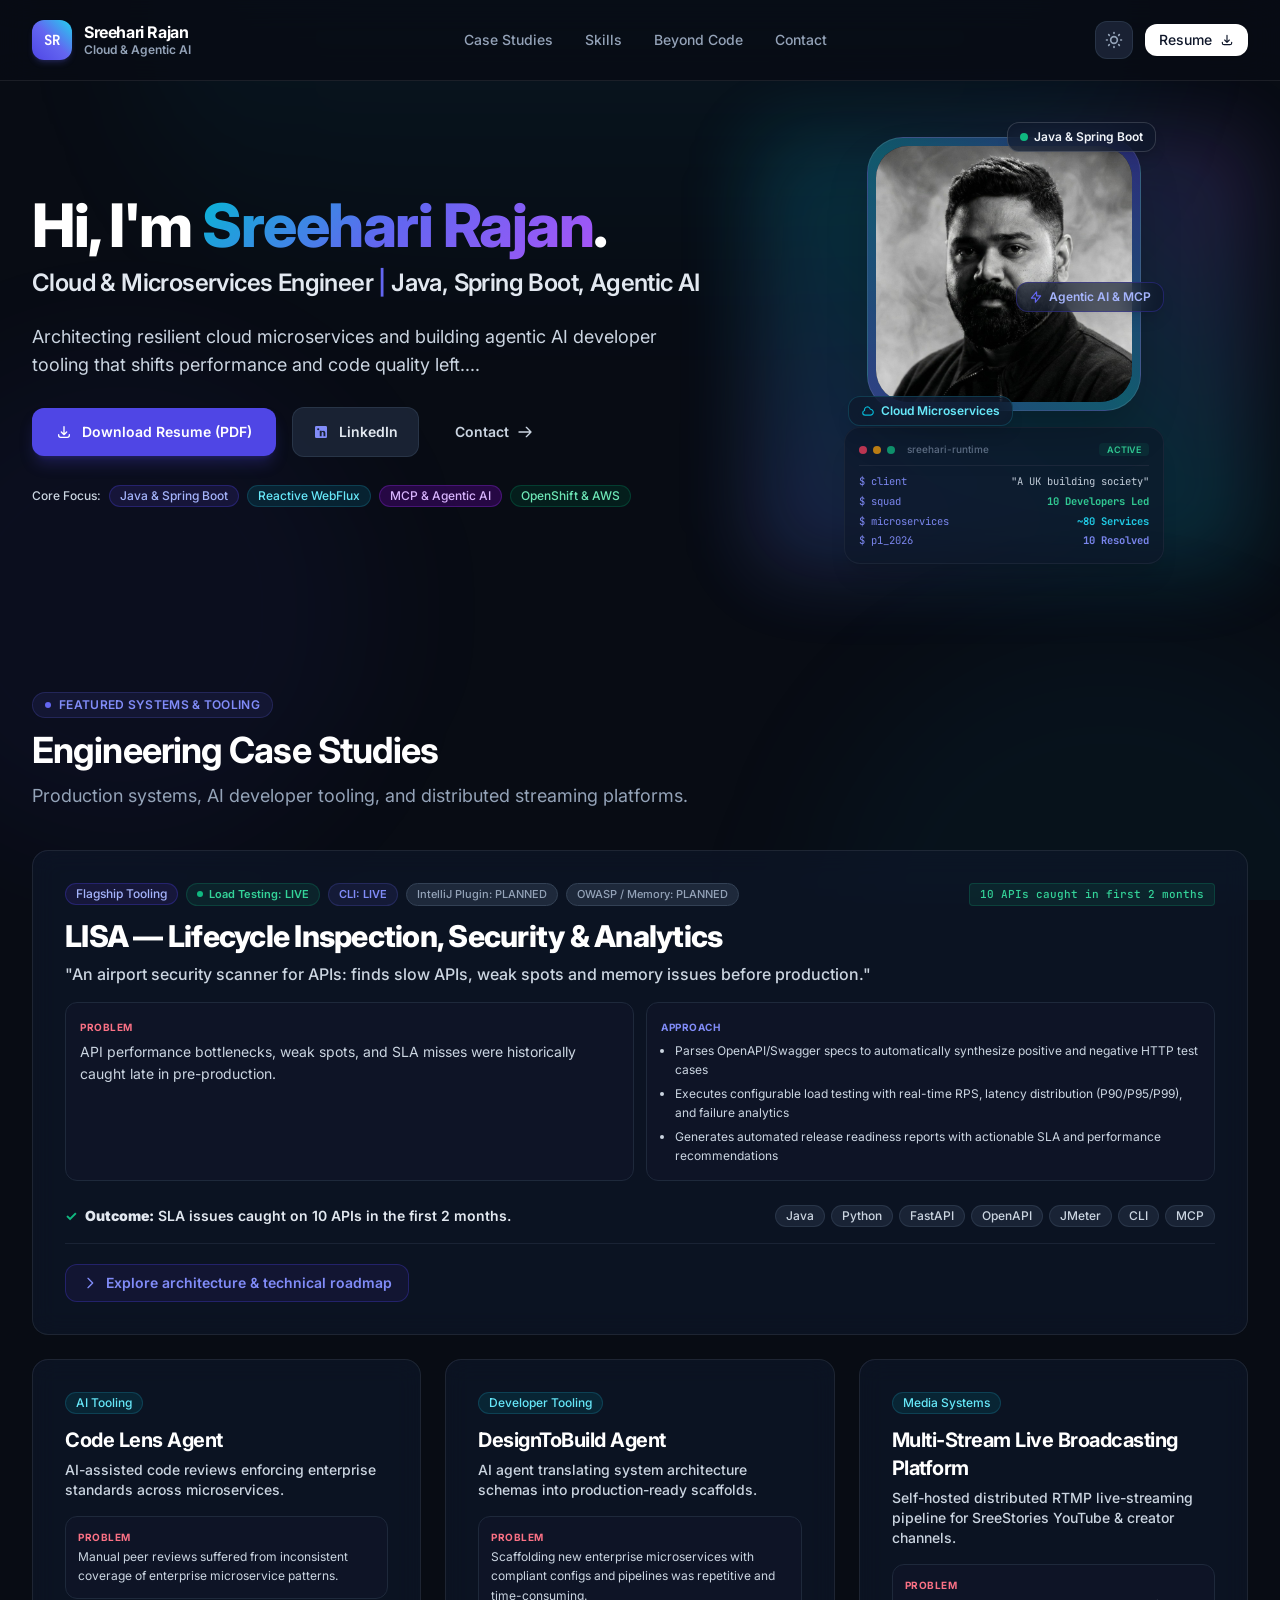
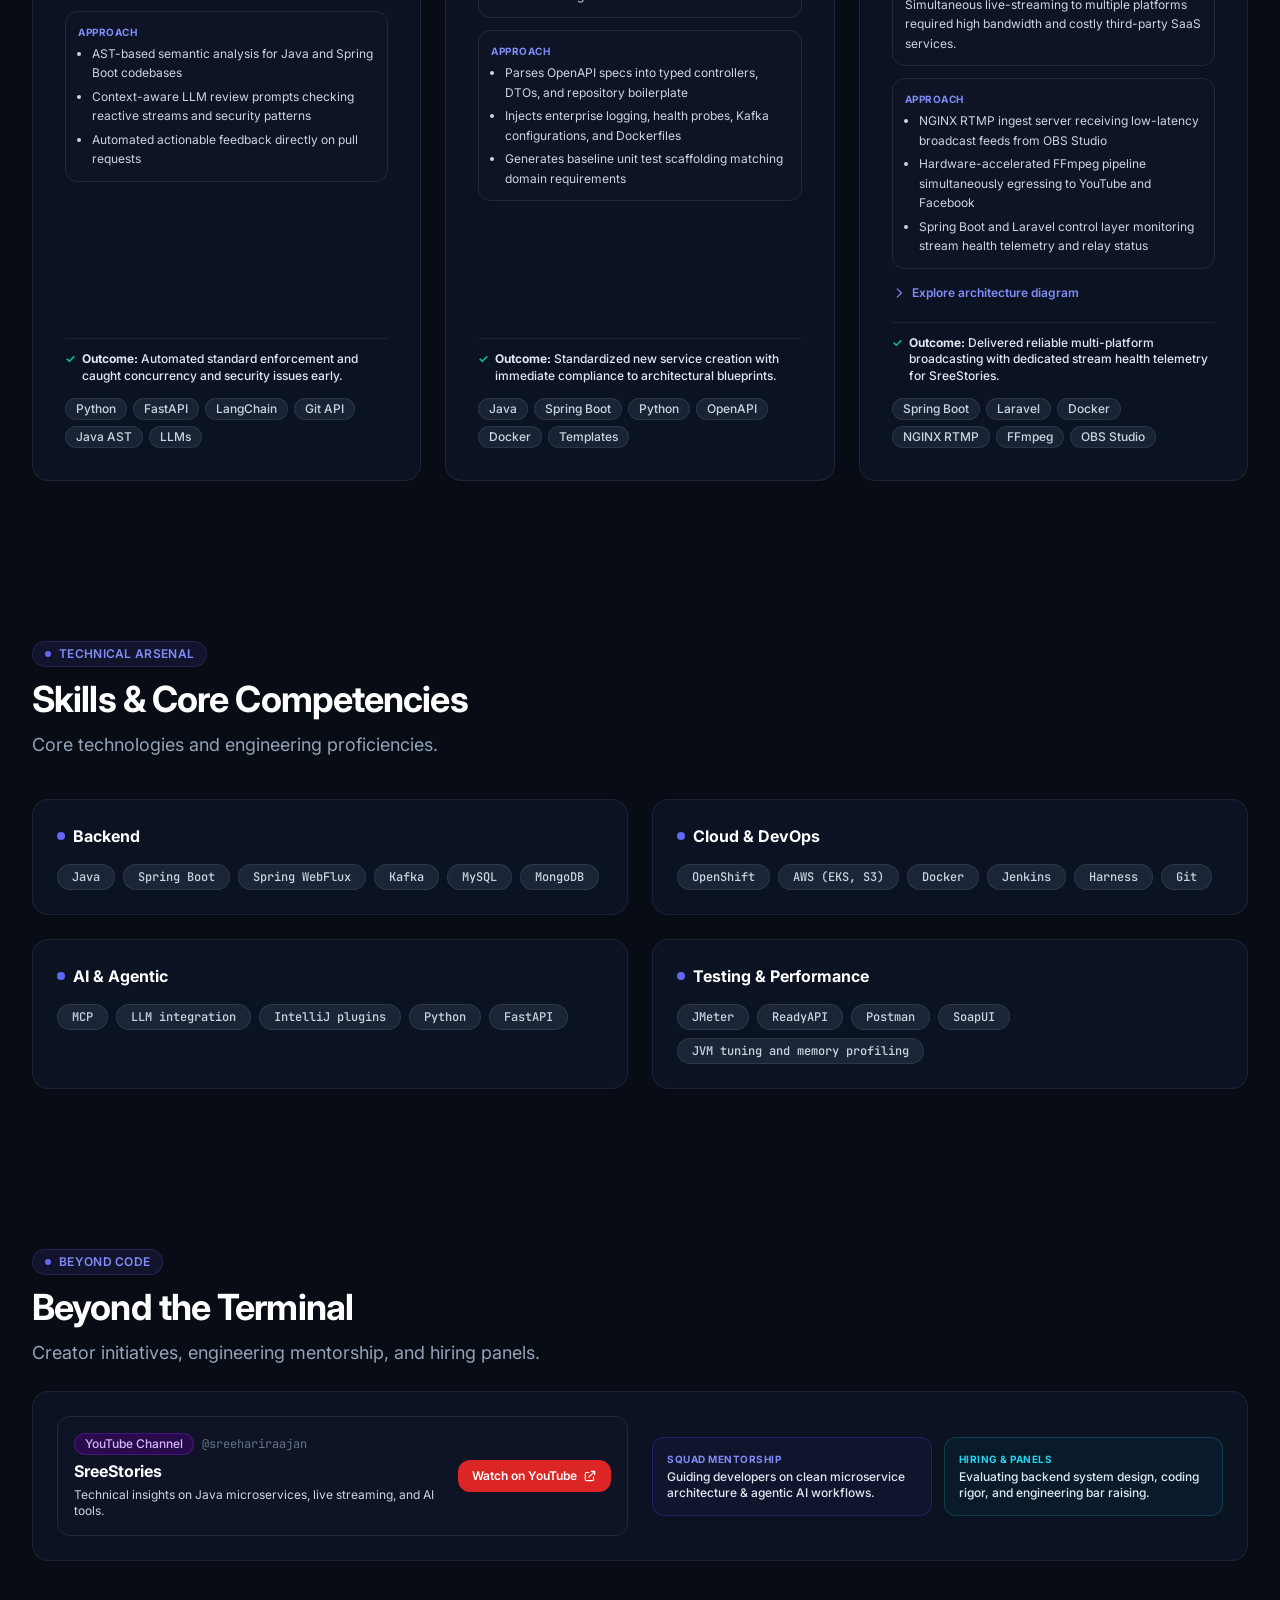
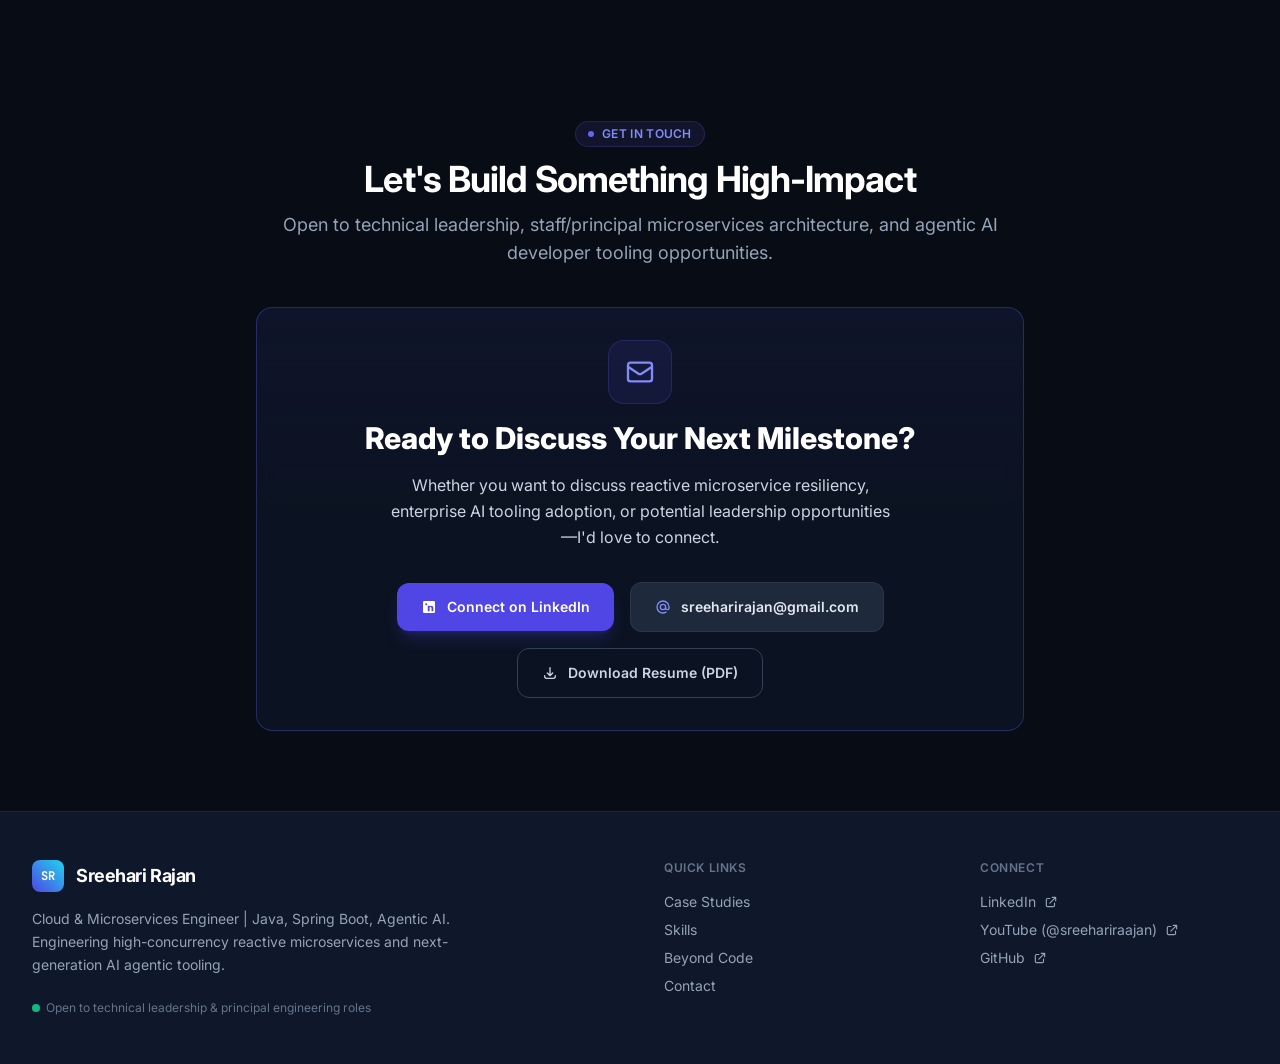
==== commit 24dfc32e: "test ftp" ====
--- a/index.html
+++ b/index.html
@@ -20,7 +20,7 @@
 Hi, I'm <span class="gradient-text">Sreehari Rajan</span>.
 </h1> <p class="text-lg sm:text-2xl font-semibold text-slate-700 dark:text-slate-200 tracking-tight leading-snug">
 Cloud & Microservices Engineer <span class="text-indigo-500">|</span> Java, Spring Boot, Agentic AI
-</p> </div> <!-- One-Line Value Statement --> <p class="text-sm sm:text-lg text-slate-600 dark:text-slate-300 max-w-2xl leading-relaxed"> Architecting resilient cloud microservices and building agentic AI developer tooling that shifts performance and code quality left. </p> <!-- CTAs: Resume, LinkedIn, Contact --> <div class="flex flex-wrap items-center gap-3 sm:gap-4 pt-1 w-full sm:w-auto"> <!-- Resume CTA --> <a href="/Sreehari-Rajan-Resume.pdf" target="_blank" rel="noopener noreferrer" class="inline-flex items-center justify-center gap-2.5 px-5 sm:px-6 py-3 sm:py-3.5 rounded-xl text-sm font-semibold bg-indigo-600 text-white hover:bg-indigo-500 shadow-lg shadow-indigo-600/25 hover:shadow-indigo-600/35 transition-all duration-200 hover:-translate-y-0.5 focus:outline-none focus-visible:ring-2 focus-visible:ring-indigo-500"> <svg class="w-4 h-4" fill="none" viewBox="0 0 24 24" stroke="currentColor" stroke-width="2"> <path stroke-linecap="round" stroke-linejoin="round" d="M4 16v1a3 3 0 003 3h10a3 3 0 003-3v-1m-4-4l-4 4m0 0l-4-4m4 4V4"></path> </svg> <span>Download Resume (PDF)</span> </a> <!-- LinkedIn CTA --> <a href="https://www.linkedin.com/in/sreehariraajan/" target="_blank" rel="noopener noreferrer" class="inline-flex items-center justify-center gap-2.5 px-4 sm:px-5 py-3 sm:py-3.5 rounded-xl text-sm font-semibold bg-slate-100 hover:bg-slate-200/80 text-slate-800 dark:bg-slate-800/80 dark:hover:bg-slate-700/80 dark:text-slate-200 border border-slate-200 dark:border-slate-700/60 transition-all duration-200 hover:-translate-y-0.5 focus:outline-none focus-visible:ring-2 focus-visible:ring-indigo-500"> <svg class="w-4 h-4 text-indigo-600 dark:text-indigo-400" fill="currentColor" viewBox="0 0 24 24"> <path d="M19 3a2 2 0 0 1 2 2v14a2 2 0 0 1-2 2H5a2 2 0 0 1-2-2V5a2 2 0 0 1 2-2h14m-.5 15.5v-5.3a3.26 3.26 0 0 0-3.26-3.26c-.85 0-1.84.52-2.28 1.3v-1.11h-2.79v8.37h2.79v-4.93c0-.77.62-1.4 1.39-1.4a1.4 1.4 0 0 1 1.4 1.4v4.93h2.75M6.46 10.9h2.77v8.37H6.46V10.9M7.85 6.3a1.62 1.62 0 1 0 0 3.24 1.62 1.62 0 0 0 0-3.24Z"></path> </svg> <span>LinkedIn</span> </a> <!-- Contact CTA --> <a href="#contact" class="inline-flex items-center justify-center gap-2 px-4 sm:px-5 py-3 sm:py-3.5 rounded-xl text-sm font-semibold text-slate-700 hover:text-indigo-600 dark:text-slate-300 dark:hover:text-white transition-colors"> <span>Contact</span> <svg class="w-4 h-4" fill="none" viewBox="0 0 24 24" stroke="currentColor" stroke-width="2"> <path stroke-linecap="round" stroke-linejoin="round" d="M14 5l7 7m0 0l-7 7m7-7H3"></path> </svg> </a> </div> <!-- Micro Highlights Pills --> <div class="flex flex-wrap items-center gap-2 pt-1 text-xs text-slate-500 dark:text-slate-400"> <span class="font-medium text-slate-700 dark:text-slate-300">Core Focus:</span> <span class="inline-flex items-center gap-1.5 transition-colors duration-150 text-xs px-2.5 py-0.5 rounded-full font-medium bg-indigo-50 text-indigo-700 dark:bg-indigo-950/60 dark:text-indigo-300 border border-indigo-200/80 dark:border-indigo-800/50 "> Java & Spring Boot </span> <span class="inline-flex items-center gap-1.5 transition-colors duration-150 text-xs px-2.5 py-0.5 rounded-full font-medium bg-cyan-50 text-cyan-700 dark:bg-cyan-950/60 dark:text-cyan-300 border border-cyan-200/80 dark:border-cyan-800/50 "> Reactive WebFlux </span> <span class="inline-flex items-center gap-1.5 transition-colors duration-150 text-xs px-2.5 py-0.5 rounded-full font-medium bg-purple-50 text-purple-700 dark:bg-purple-950/60 dark:text-purple-300 border border-purple-200/80 dark:border-purple-800/50 "> MCP & Agentic AI </span> <span class="inline-flex items-center gap-1.5 transition-colors duration-150 text-xs px-2.5 py-0.5 rounded-full font-medium bg-emerald-50 text-emerald-700 dark:bg-emerald-950/60 dark:text-emerald-300 border border-emerald-200/80 dark:border-emerald-800/50 "> OpenShift & AWS </span> </div> </div> <!-- Right Column: Creative Profile Photo Treatment + Desktop Tucked Code Window --> <div class="lg:col-span-5 w-full flex flex-col items-center justify-center"> <!-- Interactive Parallax Hero Showcase Container --> <div id="hero-photo-showcase" class="relative flex flex-col items-center w-full max-w-sm sm:max-w-md lg:max-w-none transition-transform duration-300 ease-out" style="perspective: 1000px;"> <!-- Soft Mesh Glow Behind Photo --> <div class="absolute -inset-2 bg-gradient-to-tr from-indigo-500/25 via-cyan-500/20 to-purple-500/20 rounded-[2.5rem] blur-2xl pointer-events-none opacity-80 dark:opacity-90 animate-pulse-slow" aria-hidden="true"></div> <!-- Photo Wrapper with Squircle Mask and Ambient Gradient Ring --> <div id="photo-card" class="relative z-20 p-1.5 sm:p-2 rounded-[2.25rem] bg-gradient-to-tr from-indigo-500/40 via-cyan-400/30 to-indigo-600/40 border border-white/20 dark:border-white/10 shadow-2xl transition-transform duration-300"> <div class="relative w-40 h-40 sm:w-56 sm:h-56 lg:w-64 lg:h-64 rounded-[2rem] overflow-hidden bg-slate-900 shadow-inner"> <!-- Profile Image (Above-the-fold eager load, explicit width/height) --> <img src="/images/profile.svg" alt="Sreehari Rajan, cloud and microservices engineer" width="400" height="400" fetchpriority="high" loading="eager" decoding="async" class="w-full h-full object-cover object-top select-none pointer-events-none transition-transform duration-500 hover:scale-105"> </div> <!-- Floating Glass Chip 1: Top-Right (Java & Spring Boot) --> <div class="absolute -top-3 -right-3 sm:-top-4 sm:-right-4 z-30 inline-flex items-center gap-1.5 px-3 py-1.5 rounded-xl glass-card text-[11px] sm:text-xs font-semibold text-slate-800 dark:text-slate-100 shadow-lg border border-white/30 dark:border-white/15 animate-float-slow"> <span class="w-2 h-2 rounded-full bg-emerald-500"></span> <span>Java & Spring Boot</span> </div> <!-- Floating Glass Chip 2: Right Edge (Agentic AI & MCP) --> <div class="absolute top-1/2 -right-4 sm:-right-6 translate-y-2 z-30 inline-flex items-center gap-1.5 px-3 py-1.5 rounded-xl glass-card text-[11px] sm:text-xs font-semibold text-indigo-700 dark:text-indigo-300 shadow-lg border border-indigo-200/50 dark:border-indigo-800/50 animate-float-slow" style="animation-delay: -2s;"> <svg class="w-3.5 h-3.5 text-indigo-500" fill="none" viewBox="0 0 24 24" stroke="currentColor"> <path stroke-linecap="round" stroke-linejoin="round" stroke-width="2" d="M13 10V3L4 14h7v7l9-11h-7z"></path> </svg> <span>Agentic AI & MCP</span> </div> <!-- Floating Glass Chip 3: Bottom-Left (Cloud Microservices) --> <div class="absolute -bottom-3 -left-3 sm:-bottom-4 sm:-left-5 z-30 inline-flex items-center gap-1.5 px-3 py-1.5 rounded-xl glass-card text-[11px] sm:text-xs font-semibold text-cyan-700 dark:text-cyan-300 shadow-lg border border-cyan-200/50 dark:border-cyan-800/50 animate-float-slow" style="animation-delay: -4s;"> <svg class="w-3.5 h-3.5 text-cyan-500" fill="none" viewBox="0 0 24 24" stroke="currentColor"> <path stroke-linecap="round" stroke-linejoin="round" stroke-width="2" d="M3 15a4 4 0 004 4h9a5 5 0 10-.1-9.999 5.002 5.002 0 10-9.78 2.096A4.001 4.001 0 003 15z"></path> </svg> <span>Cloud Microservices</span> </div> </div> <!-- Tucked Desktop Code Window Card (Hidden on Mobile) --> <div class="hidden lg:block w-full max-w-xs mt-4 z-10 transition-all opacity-95"> <div class="glass-card rounded-2xl border border-slate-200/80 dark:border-slate-800/80 p-3.5 shadow-xl font-mono text-[11px]"> <!-- Terminal Header --> <div class="flex items-center justify-between pb-2 mb-2 border-b border-slate-200 dark:border-slate-800"> <div class="flex items-center gap-1.5"> <span class="w-2 h-2 rounded-full bg-rose-500/80"></span> <span class="w-2 h-2 rounded-full bg-amber-500/80"></span> <span class="w-2 h-2 rounded-full bg-emerald-500/80"></span> <span class="ml-1.5 text-slate-400 dark:text-slate-500 font-sans text-[10px] font-medium">sreehari-runtime</span> </div> <span class="text-[9px] text-emerald-600 dark:text-emerald-400 bg-emerald-500/10 px-2 py-0.2 rounded font-sans font-semibold">
+</p> </div> <!-- One-Line Value Statement --> <p class="text-sm sm:text-lg text-slate-600 dark:text-slate-300 max-w-2xl leading-relaxed"> Architecting resilient cloud microservices and building agentic AI developer tooling that shifts performance and code quality left.... </p> <!-- CTAs: Resume, LinkedIn, Contact --> <div class="flex flex-wrap items-center gap-3 sm:gap-4 pt-1 w-full sm:w-auto"> <!-- Resume CTA --> <a href="/Sreehari-Rajan-Resume.pdf" target="_blank" rel="noopener noreferrer" class="inline-flex items-center justify-center gap-2.5 px-5 sm:px-6 py-3 sm:py-3.5 rounded-xl text-sm font-semibold bg-indigo-600 text-white hover:bg-indigo-500 shadow-lg shadow-indigo-600/25 hover:shadow-indigo-600/35 transition-all duration-200 hover:-translate-y-0.5 focus:outline-none focus-visible:ring-2 focus-visible:ring-indigo-500"> <svg class="w-4 h-4" fill="none" viewBox="0 0 24 24" stroke="currentColor" stroke-width="2"> <path stroke-linecap="round" stroke-linejoin="round" d="M4 16v1a3 3 0 003 3h10a3 3 0 003-3v-1m-4-4l-4 4m0 0l-4-4m4 4V4"></path> </svg> <span>Download Resume (PDF)</span> </a> <!-- LinkedIn CTA --> <a href="https://www.linkedin.com/in/sreehariraajan/" target="_blank" rel="noopener noreferrer" class="inline-flex items-center justify-center gap-2.5 px-4 sm:px-5 py-3 sm:py-3.5 rounded-xl text-sm font-semibold bg-slate-100 hover:bg-slate-200/80 text-slate-800 dark:bg-slate-800/80 dark:hover:bg-slate-700/80 dark:text-slate-200 border border-slate-200 dark:border-slate-700/60 transition-all duration-200 hover:-translate-y-0.5 focus:outline-none focus-visible:ring-2 focus-visible:ring-indigo-500"> <svg class="w-4 h-4 text-indigo-600 dark:text-indigo-400" fill="currentColor" viewBox="0 0 24 24"> <path d="M19 3a2 2 0 0 1 2 2v14a2 2 0 0 1-2 2H5a2 2 0 0 1-2-2V5a2 2 0 0 1 2-2h14m-.5 15.5v-5.3a3.26 3.26 0 0 0-3.26-3.26c-.85 0-1.84.52-2.28 1.3v-1.11h-2.79v8.37h2.79v-4.93c0-.77.62-1.4 1.39-1.4a1.4 1.4 0 0 1 1.4 1.4v4.93h2.75M6.46 10.9h2.77v8.37H6.46V10.9M7.85 6.3a1.62 1.62 0 1 0 0 3.24 1.62 1.62 0 0 0 0-3.24Z"></path> </svg> <span>LinkedIn</span> </a> <!-- Contact CTA --> <a href="#contact" class="inline-flex items-center justify-center gap-2 px-4 sm:px-5 py-3 sm:py-3.5 rounded-xl text-sm font-semibold text-slate-700 hover:text-indigo-600 dark:text-slate-300 dark:hover:text-white transition-colors"> <span>Contact</span> <svg class="w-4 h-4" fill="none" viewBox="0 0 24 24" stroke="currentColor" stroke-width="2"> <path stroke-linecap="round" stroke-linejoin="round" d="M14 5l7 7m0 0l-7 7m7-7H3"></path> </svg> </a> </div> <!-- Micro Highlights Pills --> <div class="flex flex-wrap items-center gap-2 pt-1 text-xs text-slate-500 dark:text-slate-400"> <span class="font-medium text-slate-700 dark:text-slate-300">Core Focus:</span> <span class="inline-flex items-center gap-1.5 transition-colors duration-150 text-xs px-2.5 py-0.5 rounded-full font-medium bg-indigo-50 text-indigo-700 dark:bg-indigo-950/60 dark:text-indigo-300 border border-indigo-200/80 dark:border-indigo-800/50 "> Java & Spring Boot </span> <span class="inline-flex items-center gap-1.5 transition-colors duration-150 text-xs px-2.5 py-0.5 rounded-full font-medium bg-cyan-50 text-cyan-700 dark:bg-cyan-950/60 dark:text-cyan-300 border border-cyan-200/80 dark:border-cyan-800/50 "> Reactive WebFlux </span> <span class="inline-flex items-center gap-1.5 transition-colors duration-150 text-xs px-2.5 py-0.5 rounded-full font-medium bg-purple-50 text-purple-700 dark:bg-purple-950/60 dark:text-purple-300 border border-purple-200/80 dark:border-purple-800/50 "> MCP & Agentic AI </span> <span class="inline-flex items-center gap-1.5 transition-colors duration-150 text-xs px-2.5 py-0.5 rounded-full font-medium bg-emerald-50 text-emerald-700 dark:bg-emerald-950/60 dark:text-emerald-300 border border-emerald-200/80 dark:border-emerald-800/50 "> OpenShift & AWS </span> </div> </div> <!-- Right Column: Creative Profile Photo Treatment + Desktop Tucked Code Window --> <div class="lg:col-span-5 w-full flex flex-col items-center justify-center"> <!-- Interactive Parallax Hero Showcase Container --> <div id="hero-photo-showcase" class="relative flex flex-col items-center w-full max-w-sm sm:max-w-md lg:max-w-none transition-transform duration-300 ease-out" style="perspective: 1000px;"> <!-- Soft Mesh Glow Behind Photo --> <div class="absolute -inset-2 bg-gradient-to-tr from-indigo-500/25 via-cyan-500/20 to-purple-500/20 rounded-[2.5rem] blur-2xl pointer-events-none opacity-80 dark:opacity-90 animate-pulse-slow" aria-hidden="true"></div> <!-- Photo Wrapper with Squircle Mask and Ambient Gradient Ring --> <div id="photo-card" class="relative z-20 p-1.5 sm:p-2 rounded-[2.25rem] bg-gradient-to-tr from-indigo-500/40 via-cyan-400/30 to-indigo-600/40 border border-white/20 dark:border-white/10 shadow-2xl transition-transform duration-300"> <div class="relative w-40 h-40 sm:w-56 sm:h-56 lg:w-64 lg:h-64 rounded-[2rem] overflow-hidden bg-slate-900 shadow-inner"> <!-- Profile Image (Above-the-fold eager load, explicit width/height) --> <img src="/images/profile.svg" alt="Sreehari Rajan, cloud and microservices engineer" width="400" height="400" fetchpriority="high" loading="eager" decoding="async" class="w-full h-full object-cover object-top select-none pointer-events-none transition-transform duration-500 hover:scale-105"> </div> <!-- Floating Glass Chip 1: Top-Right (Java & Spring Boot) --> <div class="absolute -top-3 -right-3 sm:-top-4 sm:-right-4 z-30 inline-flex items-center gap-1.5 px-3 py-1.5 rounded-xl glass-card text-[11px] sm:text-xs font-semibold text-slate-800 dark:text-slate-100 shadow-lg border border-white/30 dark:border-white/15 animate-float-slow"> <span class="w-2 h-2 rounded-full bg-emerald-500"></span> <span>Java & Spring Boot</span> </div> <!-- Floating Glass Chip 2: Right Edge (Agentic AI & MCP) --> <div class="absolute top-1/2 -right-4 sm:-right-6 translate-y-2 z-30 inline-flex items-center gap-1.5 px-3 py-1.5 rounded-xl glass-card text-[11px] sm:text-xs font-semibold text-indigo-700 dark:text-indigo-300 shadow-lg border border-indigo-200/50 dark:border-indigo-800/50 animate-float-slow" style="animation-delay: -2s;"> <svg class="w-3.5 h-3.5 text-indigo-500" fill="none" viewBox="0 0 24 24" stroke="currentColor"> <path stroke-linecap="round" stroke-linejoin="round" stroke-width="2" d="M13 10V3L4 14h7v7l9-11h-7z"></path> </svg> <span>Agentic AI & MCP</span> </div> <!-- Floating Glass Chip 3: Bottom-Left (Cloud Microservices) --> <div class="absolute -bottom-3 -left-3 sm:-bottom-4 sm:-left-5 z-30 inline-flex items-center gap-1.5 px-3 py-1.5 rounded-xl glass-card text-[11px] sm:text-xs font-semibold text-cyan-700 dark:text-cyan-300 shadow-lg border border-cyan-200/50 dark:border-cyan-800/50 animate-float-slow" style="animation-delay: -4s;"> <svg class="w-3.5 h-3.5 text-cyan-500" fill="none" viewBox="0 0 24 24" stroke="currentColor"> <path stroke-linecap="round" stroke-linejoin="round" stroke-width="2" d="M3 15a4 4 0 004 4h9a5 5 0 10-.1-9.999 5.002 5.002 0 10-9.78 2.096A4.001 4.001 0 003 15z"></path> </svg> <span>Cloud Microservices</span> </div> </div> <!-- Tucked Desktop Code Window Card (Hidden on Mobile) --> <div class="hidden lg:block w-full max-w-xs mt-4 z-10 transition-all opacity-95"> <div class="glass-card rounded-2xl border border-slate-200/80 dark:border-slate-800/80 p-3.5 shadow-xl font-mono text-[11px]"> <!-- Terminal Header --> <div class="flex items-center justify-between pb-2 mb-2 border-b border-slate-200 dark:border-slate-800"> <div class="flex items-center gap-1.5"> <span class="w-2 h-2 rounded-full bg-rose-500/80"></span> <span class="w-2 h-2 rounded-full bg-amber-500/80"></span> <span class="w-2 h-2 rounded-full bg-emerald-500/80"></span> <span class="ml-1.5 text-slate-400 dark:text-slate-500 font-sans text-[10px] font-medium">sreehari-runtime</span> </div> <span class="text-[9px] text-emerald-600 dark:text-emerald-400 bg-emerald-500/10 px-2 py-0.2 rounded font-sans font-semibold">
 ACTIVE
 </span> </div> <!-- Terminal Telemetry Details --> <div class="space-y-1 text-slate-700 dark:text-slate-300 text-[10.5px]"> <div class="flex items-center justify-between"> <span class="text-indigo-600 dark:text-indigo-400">$ client</span> <span class="text-slate-600 dark:text-slate-300">"A UK building society"</span> </div> <div class="flex items-center justify-between"> <span class="text-indigo-600 dark:text-indigo-400">$ squad</span> <span class="text-emerald-600 dark:text-emerald-400 font-bold">10 Developers Led</span> </div> <div class="flex items-center justify-between"> <span class="text-indigo-600 dark:text-indigo-400">$ microservices</span> <span class="text-cyan-600 dark:text-cyan-400 font-bold">~80 Services</span> </div> <div class="flex items-center justify-between"> <span class="text-indigo-600 dark:text-indigo-400">$ p1_2026</span> <span class="text-indigo-600 dark:text-indigo-400 font-bold">10 Resolved</span> </div> </div> </div> </div> </div> </div> </div> </div> </section> <!-- Desktop Parallax Tilt Script (Disabled on Touch Devices) --> <script type="module">function s(){const a="ontouchstart"in window||navigator.maxTouchPoints>0,d=window.matchMedia("(prefers-reduced-motion: reduce)").matches;if(a||d)return;const e=document.querySelector("#hero-photo-showcase"),t=document.querySelector("#photo-card");if(e&&t){let i=function(n){if(!e||!t)return;const o=e.getBoundingClientRect(),h=n.clientX-o.left,l=n.clientY-o.top,r=o.width/2,c=o.height/2,p=(l-c)/c*-4,f=(h-r)/r*4;t.style.transform=`perspective(1000px) rotateX(${p.toFixed(2)}deg) rotateY(${f.toFixed(2)}deg) scale3d(1.02, 1.02, 1.02)`},u=function(){t&&(t.style.transform="perspective(1000px) rotateX(0deg) rotateY(0deg) scale3d(1, 1, 1)")};e.addEventListener("mousemove",i),e.addEventListener("mouseleave",u)}}s();document.addEventListener("astro:after-swap",s);</script> <section id="projects" class="py-12 sm:py-16 lg:py-20 relative block"> <div class="max-w-7xl mx-auto px-4 sm:px-6 lg:px-8"> <div class="flex flex-col mb-10 max-w-3xl text-left items-start "> <div class="inline-flex items-center gap-2 px-3 py-1 rounded-full text-xs font-semibold tracking-wide uppercase bg-indigo-500/10 text-indigo-600 dark:text-indigo-400 border border-indigo-500/20 mb-3"> <span class="w-1.5 h-1.5 rounded-full bg-indigo-500 animate-pulse"></span> Featured Systems &amp; Tooling </div> <h2 class="text-3xl sm:text-4xl font-bold tracking-tight text-slate-900 dark:text-white"> Engineering Case Studies </h2> <p class="mt-3 text-base sm:text-lg text-slate-600 dark:text-slate-400 leading-relaxed"> Production systems, AI developer tooling, and distributed streaming platforms. </p> </div> <div class="space-y-6">  <div class="relative overflow-hidden rounded-2xl glass-card p-6 sm:p-8 transition-all duration-300 bento-glow-border col-span-1 w-full flex flex-col justify-between group hover:border-indigo-500/40 transition-all duration-300">  <div> <!-- Header & Live/Planned Summary Chips --> <div class="flex flex-wrap items-center justify-between gap-2.5 mb-3"> <div class="flex items-center gap-2 flex-wrap"> <span class="inline-flex items-center gap-1.5 transition-colors duration-150 text-xs px-2.5 py-0.5 rounded-full font-medium bg-indigo-50 text-indigo-700 dark:bg-indigo-950/60 dark:text-indigo-300 border border-indigo-200/80 dark:border-indigo-800/50 "> Flagship Tooling </span> <span class="inline-flex items-center gap-1.5 px-2.5 py-0.5 rounded-full text-[11px] font-semibold bg-emerald-500/10 text-emerald-600 dark:text-emerald-400 border border-emerald-500/20"> <span class="w-1.5 h-1.5 rounded-full bg-emerald-500 animate-pulse"></span>
 Load Testing: LIVE
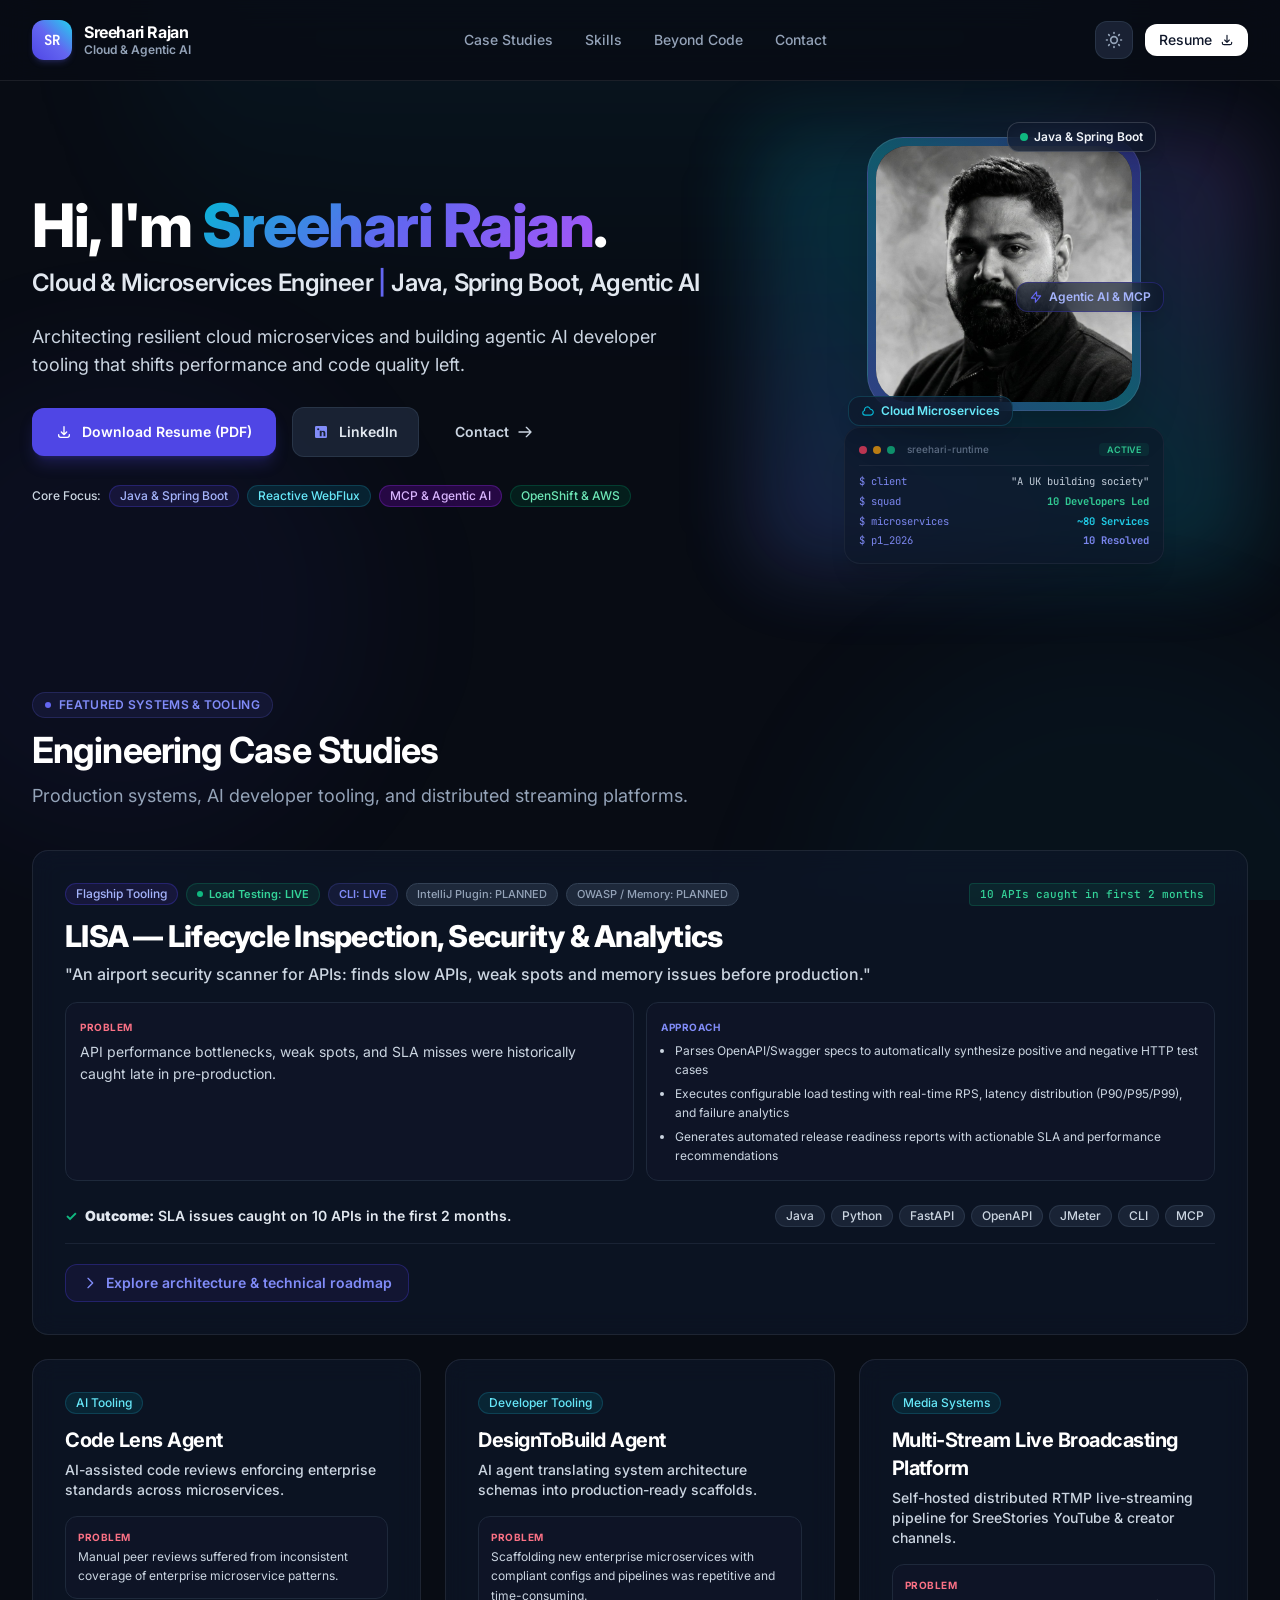
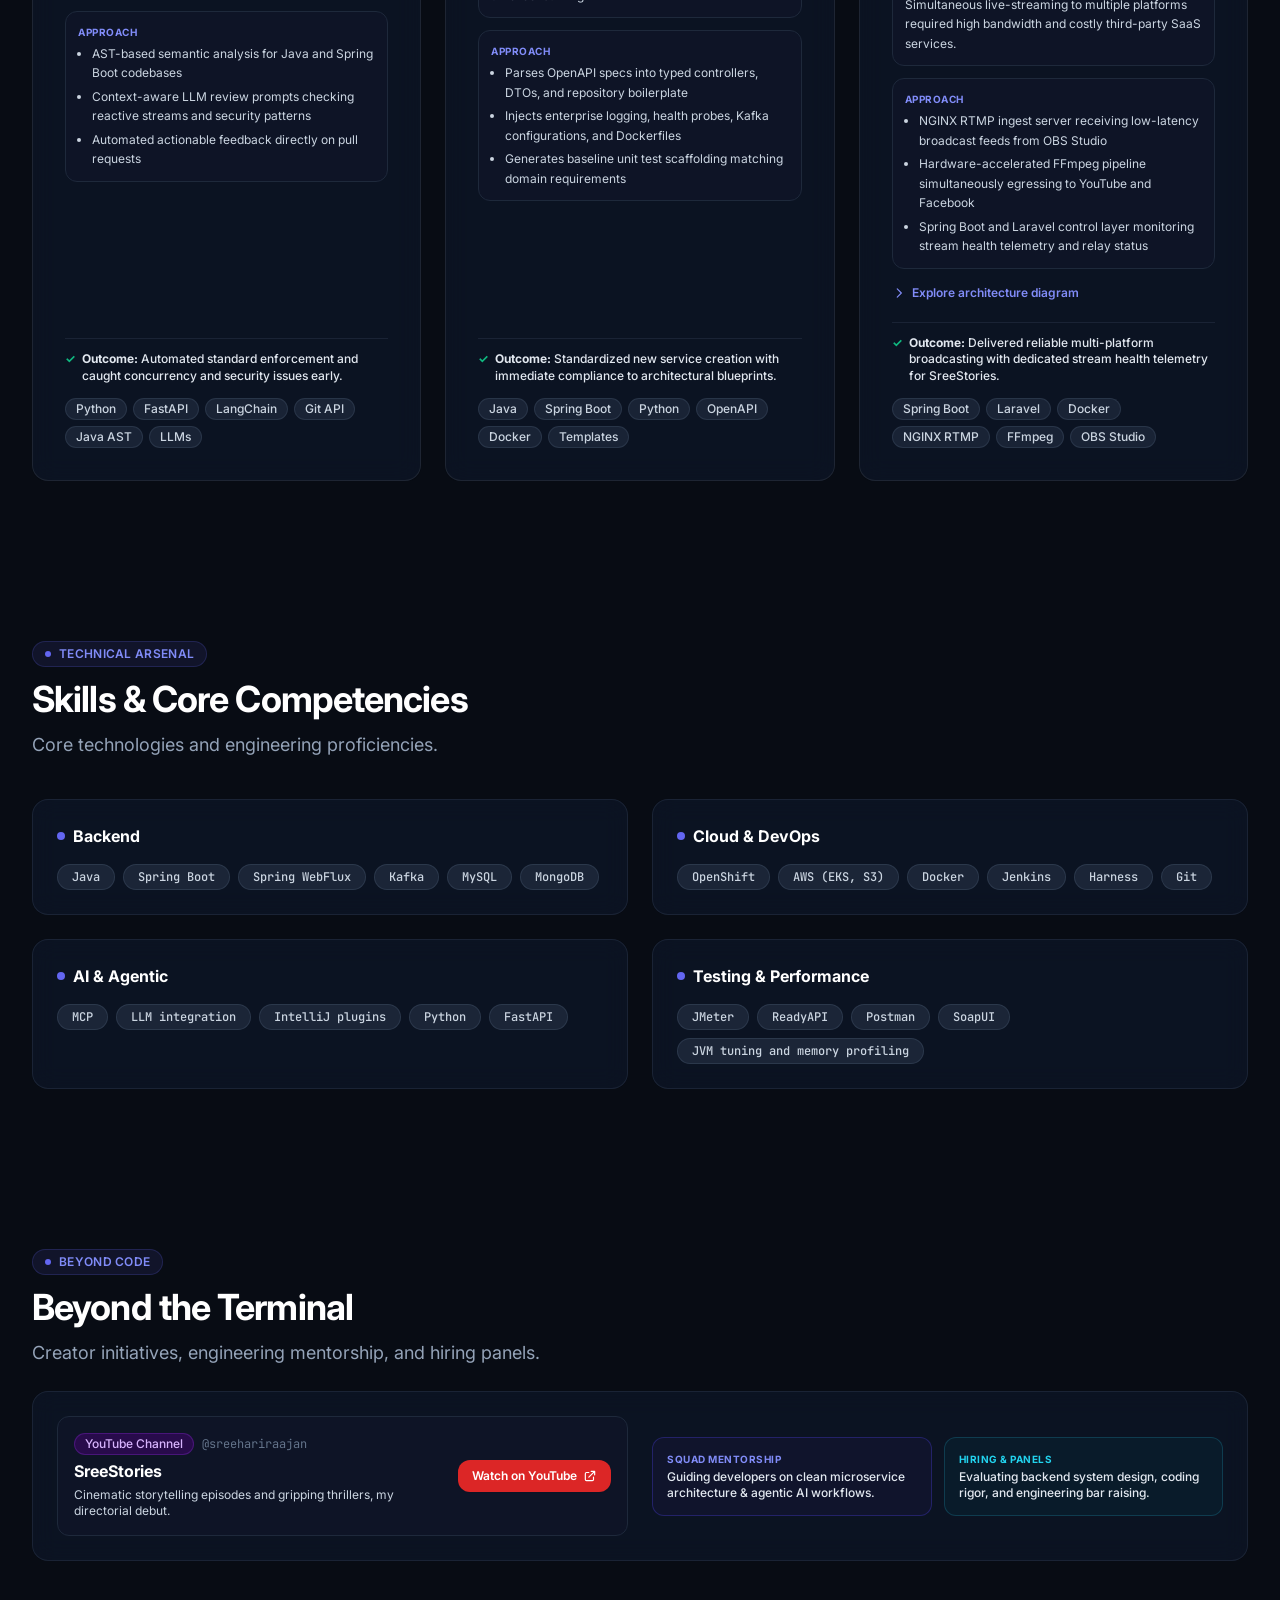
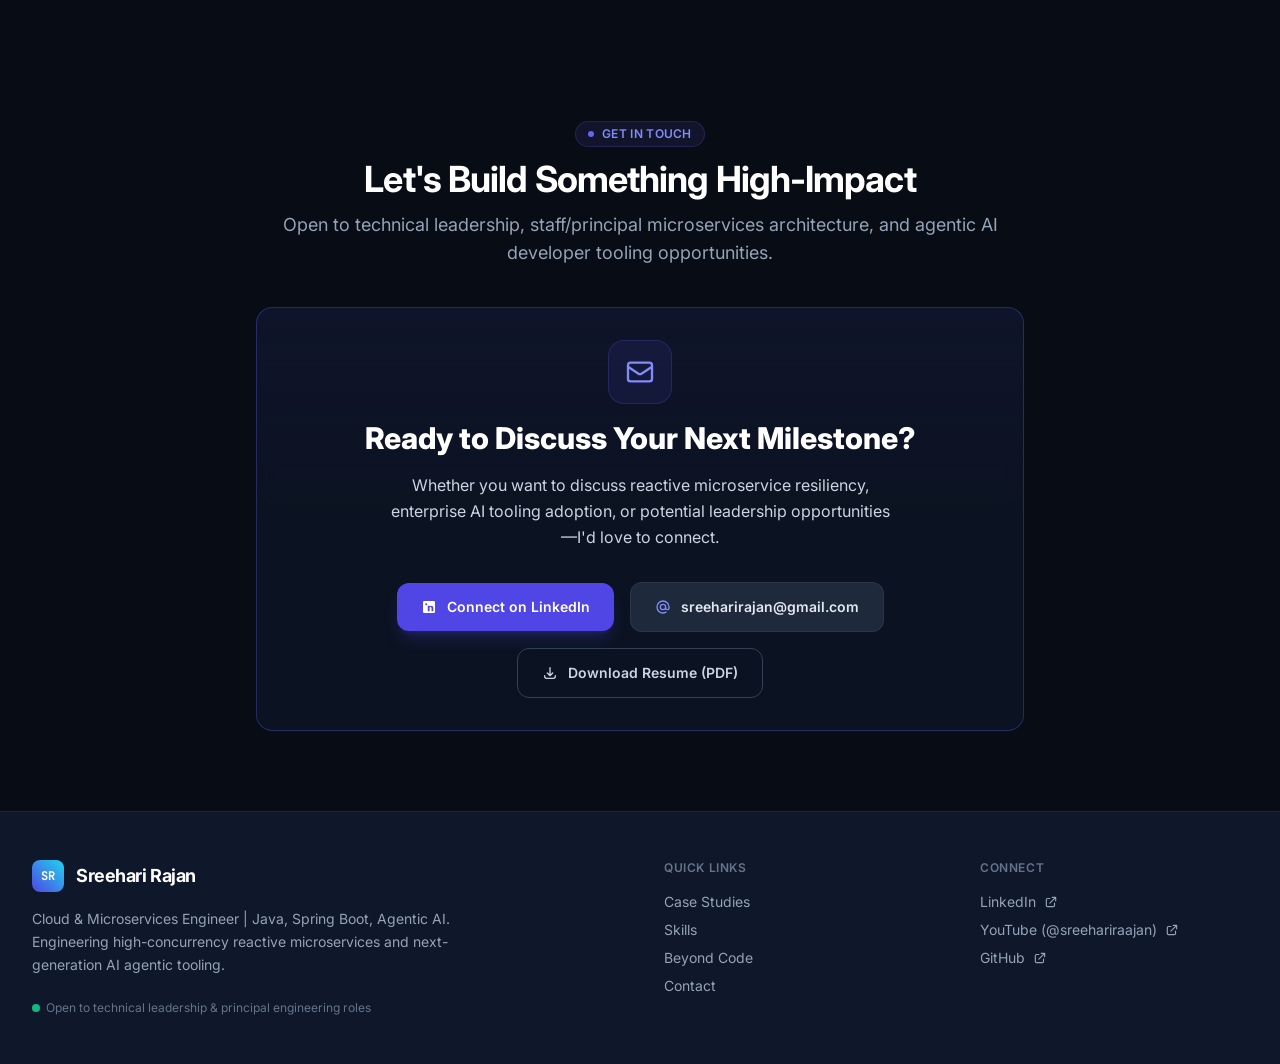
==== commit 9d2a0943: "Updated SreeStories desc" ====
--- a/index.html
+++ b/index.html
@@ -20,7 +20,7 @@
 Hi, I'm <span class="gradient-text">Sreehari Rajan</span>.
 </h1> <p class="text-lg sm:text-2xl font-semibold text-slate-700 dark:text-slate-200 tracking-tight leading-snug">
 Cloud & Microservices Engineer <span class="text-indigo-500">|</span> Java, Spring Boot, Agentic AI
-</p> </div> <!-- One-Line Value Statement --> <p class="text-sm sm:text-lg text-slate-600 dark:text-slate-300 max-w-2xl leading-relaxed"> Architecting resilient cloud microservices and building agentic AI developer tooling that shifts performance and code quality left.... </p> <!-- CTAs: Resume, LinkedIn, Contact --> <div class="flex flex-wrap items-center gap-3 sm:gap-4 pt-1 w-full sm:w-auto"> <!-- Resume CTA --> <a href="/Sreehari-Rajan-Resume.pdf" target="_blank" rel="noopener noreferrer" class="inline-flex items-center justify-center gap-2.5 px-5 sm:px-6 py-3 sm:py-3.5 rounded-xl text-sm font-semibold bg-indigo-600 text-white hover:bg-indigo-500 shadow-lg shadow-indigo-600/25 hover:shadow-indigo-600/35 transition-all duration-200 hover:-translate-y-0.5 focus:outline-none focus-visible:ring-2 focus-visible:ring-indigo-500"> <svg class="w-4 h-4" fill="none" viewBox="0 0 24 24" stroke="currentColor" stroke-width="2"> <path stroke-linecap="round" stroke-linejoin="round" d="M4 16v1a3 3 0 003 3h10a3 3 0 003-3v-1m-4-4l-4 4m0 0l-4-4m4 4V4"></path> </svg> <span>Download Resume (PDF)</span> </a> <!-- LinkedIn CTA --> <a href="https://www.linkedin.com/in/sreehariraajan/" target="_blank" rel="noopener noreferrer" class="inline-flex items-center justify-center gap-2.5 px-4 sm:px-5 py-3 sm:py-3.5 rounded-xl text-sm font-semibold bg-slate-100 hover:bg-slate-200/80 text-slate-800 dark:bg-slate-800/80 dark:hover:bg-slate-700/80 dark:text-slate-200 border border-slate-200 dark:border-slate-700/60 transition-all duration-200 hover:-translate-y-0.5 focus:outline-none focus-visible:ring-2 focus-visible:ring-indigo-500"> <svg class="w-4 h-4 text-indigo-600 dark:text-indigo-400" fill="currentColor" viewBox="0 0 24 24"> <path d="M19 3a2 2 0 0 1 2 2v14a2 2 0 0 1-2 2H5a2 2 0 0 1-2-2V5a2 2 0 0 1 2-2h14m-.5 15.5v-5.3a3.26 3.26 0 0 0-3.26-3.26c-.85 0-1.84.52-2.28 1.3v-1.11h-2.79v8.37h2.79v-4.93c0-.77.62-1.4 1.39-1.4a1.4 1.4 0 0 1 1.4 1.4v4.93h2.75M6.46 10.9h2.77v8.37H6.46V10.9M7.85 6.3a1.62 1.62 0 1 0 0 3.24 1.62 1.62 0 0 0 0-3.24Z"></path> </svg> <span>LinkedIn</span> </a> <!-- Contact CTA --> <a href="#contact" class="inline-flex items-center justify-center gap-2 px-4 sm:px-5 py-3 sm:py-3.5 rounded-xl text-sm font-semibold text-slate-700 hover:text-indigo-600 dark:text-slate-300 dark:hover:text-white transition-colors"> <span>Contact</span> <svg class="w-4 h-4" fill="none" viewBox="0 0 24 24" stroke="currentColor" stroke-width="2"> <path stroke-linecap="round" stroke-linejoin="round" d="M14 5l7 7m0 0l-7 7m7-7H3"></path> </svg> </a> </div> <!-- Micro Highlights Pills --> <div class="flex flex-wrap items-center gap-2 pt-1 text-xs text-slate-500 dark:text-slate-400"> <span class="font-medium text-slate-700 dark:text-slate-300">Core Focus:</span> <span class="inline-flex items-center gap-1.5 transition-colors duration-150 text-xs px-2.5 py-0.5 rounded-full font-medium bg-indigo-50 text-indigo-700 dark:bg-indigo-950/60 dark:text-indigo-300 border border-indigo-200/80 dark:border-indigo-800/50 "> Java & Spring Boot </span> <span class="inline-flex items-center gap-1.5 transition-colors duration-150 text-xs px-2.5 py-0.5 rounded-full font-medium bg-cyan-50 text-cyan-700 dark:bg-cyan-950/60 dark:text-cyan-300 border border-cyan-200/80 dark:border-cyan-800/50 "> Reactive WebFlux </span> <span class="inline-flex items-center gap-1.5 transition-colors duration-150 text-xs px-2.5 py-0.5 rounded-full font-medium bg-purple-50 text-purple-700 dark:bg-purple-950/60 dark:text-purple-300 border border-purple-200/80 dark:border-purple-800/50 "> MCP & Agentic AI </span> <span class="inline-flex items-center gap-1.5 transition-colors duration-150 text-xs px-2.5 py-0.5 rounded-full font-medium bg-emerald-50 text-emerald-700 dark:bg-emerald-950/60 dark:text-emerald-300 border border-emerald-200/80 dark:border-emerald-800/50 "> OpenShift & AWS </span> </div> </div> <!-- Right Column: Creative Profile Photo Treatment + Desktop Tucked Code Window --> <div class="lg:col-span-5 w-full flex flex-col items-center justify-center"> <!-- Interactive Parallax Hero Showcase Container --> <div id="hero-photo-showcase" class="relative flex flex-col items-center w-full max-w-sm sm:max-w-md lg:max-w-none transition-transform duration-300 ease-out" style="perspective: 1000px;"> <!-- Soft Mesh Glow Behind Photo --> <div class="absolute -inset-2 bg-gradient-to-tr from-indigo-500/25 via-cyan-500/20 to-purple-500/20 rounded-[2.5rem] blur-2xl pointer-events-none opacity-80 dark:opacity-90 animate-pulse-slow" aria-hidden="true"></div> <!-- Photo Wrapper with Squircle Mask and Ambient Gradient Ring --> <div id="photo-card" class="relative z-20 p-1.5 sm:p-2 rounded-[2.25rem] bg-gradient-to-tr from-indigo-500/40 via-cyan-400/30 to-indigo-600/40 border border-white/20 dark:border-white/10 shadow-2xl transition-transform duration-300"> <div class="relative w-40 h-40 sm:w-56 sm:h-56 lg:w-64 lg:h-64 rounded-[2rem] overflow-hidden bg-slate-900 shadow-inner"> <!-- Profile Image (Above-the-fold eager load, explicit width/height) --> <img src="/images/profile.svg" alt="Sreehari Rajan, cloud and microservices engineer" width="400" height="400" fetchpriority="high" loading="eager" decoding="async" class="w-full h-full object-cover object-top select-none pointer-events-none transition-transform duration-500 hover:scale-105"> </div> <!-- Floating Glass Chip 1: Top-Right (Java & Spring Boot) --> <div class="absolute -top-3 -right-3 sm:-top-4 sm:-right-4 z-30 inline-flex items-center gap-1.5 px-3 py-1.5 rounded-xl glass-card text-[11px] sm:text-xs font-semibold text-slate-800 dark:text-slate-100 shadow-lg border border-white/30 dark:border-white/15 animate-float-slow"> <span class="w-2 h-2 rounded-full bg-emerald-500"></span> <span>Java & Spring Boot</span> </div> <!-- Floating Glass Chip 2: Right Edge (Agentic AI & MCP) --> <div class="absolute top-1/2 -right-4 sm:-right-6 translate-y-2 z-30 inline-flex items-center gap-1.5 px-3 py-1.5 rounded-xl glass-card text-[11px] sm:text-xs font-semibold text-indigo-700 dark:text-indigo-300 shadow-lg border border-indigo-200/50 dark:border-indigo-800/50 animate-float-slow" style="animation-delay: -2s;"> <svg class="w-3.5 h-3.5 text-indigo-500" fill="none" viewBox="0 0 24 24" stroke="currentColor"> <path stroke-linecap="round" stroke-linejoin="round" stroke-width="2" d="M13 10V3L4 14h7v7l9-11h-7z"></path> </svg> <span>Agentic AI & MCP</span> </div> <!-- Floating Glass Chip 3: Bottom-Left (Cloud Microservices) --> <div class="absolute -bottom-3 -left-3 sm:-bottom-4 sm:-left-5 z-30 inline-flex items-center gap-1.5 px-3 py-1.5 rounded-xl glass-card text-[11px] sm:text-xs font-semibold text-cyan-700 dark:text-cyan-300 shadow-lg border border-cyan-200/50 dark:border-cyan-800/50 animate-float-slow" style="animation-delay: -4s;"> <svg class="w-3.5 h-3.5 text-cyan-500" fill="none" viewBox="0 0 24 24" stroke="currentColor"> <path stroke-linecap="round" stroke-linejoin="round" stroke-width="2" d="M3 15a4 4 0 004 4h9a5 5 0 10-.1-9.999 5.002 5.002 0 10-9.78 2.096A4.001 4.001 0 003 15z"></path> </svg> <span>Cloud Microservices</span> </div> </div> <!-- Tucked Desktop Code Window Card (Hidden on Mobile) --> <div class="hidden lg:block w-full max-w-xs mt-4 z-10 transition-all opacity-95"> <div class="glass-card rounded-2xl border border-slate-200/80 dark:border-slate-800/80 p-3.5 shadow-xl font-mono text-[11px]"> <!-- Terminal Header --> <div class="flex items-center justify-between pb-2 mb-2 border-b border-slate-200 dark:border-slate-800"> <div class="flex items-center gap-1.5"> <span class="w-2 h-2 rounded-full bg-rose-500/80"></span> <span class="w-2 h-2 rounded-full bg-amber-500/80"></span> <span class="w-2 h-2 rounded-full bg-emerald-500/80"></span> <span class="ml-1.5 text-slate-400 dark:text-slate-500 font-sans text-[10px] font-medium">sreehari-runtime</span> </div> <span class="text-[9px] text-emerald-600 dark:text-emerald-400 bg-emerald-500/10 px-2 py-0.2 rounded font-sans font-semibold">
+</p> </div> <!-- One-Line Value Statement --> <p class="text-sm sm:text-lg text-slate-600 dark:text-slate-300 max-w-2xl leading-relaxed"> Architecting resilient cloud microservices and building agentic AI developer tooling that shifts performance and code quality left. </p> <!-- CTAs: Resume, LinkedIn, Contact --> <div class="flex flex-wrap items-center gap-3 sm:gap-4 pt-1 w-full sm:w-auto"> <!-- Resume CTA --> <a href="/Sreehari-Rajan-Resume.pdf" target="_blank" rel="noopener noreferrer" class="inline-flex items-center justify-center gap-2.5 px-5 sm:px-6 py-3 sm:py-3.5 rounded-xl text-sm font-semibold bg-indigo-600 text-white hover:bg-indigo-500 shadow-lg shadow-indigo-600/25 hover:shadow-indigo-600/35 transition-all duration-200 hover:-translate-y-0.5 focus:outline-none focus-visible:ring-2 focus-visible:ring-indigo-500"> <svg class="w-4 h-4" fill="none" viewBox="0 0 24 24" stroke="currentColor" stroke-width="2"> <path stroke-linecap="round" stroke-linejoin="round" d="M4 16v1a3 3 0 003 3h10a3 3 0 003-3v-1m-4-4l-4 4m0 0l-4-4m4 4V4"></path> </svg> <span>Download Resume (PDF)</span> </a> <!-- LinkedIn CTA --> <a href="https://www.linkedin.com/in/sreehariraajan/" target="_blank" rel="noopener noreferrer" class="inline-flex items-center justify-center gap-2.5 px-4 sm:px-5 py-3 sm:py-3.5 rounded-xl text-sm font-semibold bg-slate-100 hover:bg-slate-200/80 text-slate-800 dark:bg-slate-800/80 dark:hover:bg-slate-700/80 dark:text-slate-200 border border-slate-200 dark:border-slate-700/60 transition-all duration-200 hover:-translate-y-0.5 focus:outline-none focus-visible:ring-2 focus-visible:ring-indigo-500"> <svg class="w-4 h-4 text-indigo-600 dark:text-indigo-400" fill="currentColor" viewBox="0 0 24 24"> <path d="M19 3a2 2 0 0 1 2 2v14a2 2 0 0 1-2 2H5a2 2 0 0 1-2-2V5a2 2 0 0 1 2-2h14m-.5 15.5v-5.3a3.26 3.26 0 0 0-3.26-3.26c-.85 0-1.84.52-2.28 1.3v-1.11h-2.79v8.37h2.79v-4.93c0-.77.62-1.4 1.39-1.4a1.4 1.4 0 0 1 1.4 1.4v4.93h2.75M6.46 10.9h2.77v8.37H6.46V10.9M7.85 6.3a1.62 1.62 0 1 0 0 3.24 1.62 1.62 0 0 0 0-3.24Z"></path> </svg> <span>LinkedIn</span> </a> <!-- Contact CTA --> <a href="#contact" class="inline-flex items-center justify-center gap-2 px-4 sm:px-5 py-3 sm:py-3.5 rounded-xl text-sm font-semibold text-slate-700 hover:text-indigo-600 dark:text-slate-300 dark:hover:text-white transition-colors"> <span>Contact</span> <svg class="w-4 h-4" fill="none" viewBox="0 0 24 24" stroke="currentColor" stroke-width="2"> <path stroke-linecap="round" stroke-linejoin="round" d="M14 5l7 7m0 0l-7 7m7-7H3"></path> </svg> </a> </div> <!-- Micro Highlights Pills --> <div class="flex flex-wrap items-center gap-2 pt-1 text-xs text-slate-500 dark:text-slate-400"> <span class="font-medium text-slate-700 dark:text-slate-300">Core Focus:</span> <span class="inline-flex items-center gap-1.5 transition-colors duration-150 text-xs px-2.5 py-0.5 rounded-full font-medium bg-indigo-50 text-indigo-700 dark:bg-indigo-950/60 dark:text-indigo-300 border border-indigo-200/80 dark:border-indigo-800/50 "> Java & Spring Boot </span> <span class="inline-flex items-center gap-1.5 transition-colors duration-150 text-xs px-2.5 py-0.5 rounded-full font-medium bg-cyan-50 text-cyan-700 dark:bg-cyan-950/60 dark:text-cyan-300 border border-cyan-200/80 dark:border-cyan-800/50 "> Reactive WebFlux </span> <span class="inline-flex items-center gap-1.5 transition-colors duration-150 text-xs px-2.5 py-0.5 rounded-full font-medium bg-purple-50 text-purple-700 dark:bg-purple-950/60 dark:text-purple-300 border border-purple-200/80 dark:border-purple-800/50 "> MCP & Agentic AI </span> <span class="inline-flex items-center gap-1.5 transition-colors duration-150 text-xs px-2.5 py-0.5 rounded-full font-medium bg-emerald-50 text-emerald-700 dark:bg-emerald-950/60 dark:text-emerald-300 border border-emerald-200/80 dark:border-emerald-800/50 "> OpenShift & AWS </span> </div> </div> <!-- Right Column: Creative Profile Photo Treatment + Desktop Tucked Code Window --> <div class="lg:col-span-5 w-full flex flex-col items-center justify-center"> <!-- Interactive Parallax Hero Showcase Container --> <div id="hero-photo-showcase" class="relative flex flex-col items-center w-full max-w-sm sm:max-w-md lg:max-w-none transition-transform duration-300 ease-out" style="perspective: 1000px;"> <!-- Soft Mesh Glow Behind Photo --> <div class="absolute -inset-2 bg-gradient-to-tr from-indigo-500/25 via-cyan-500/20 to-purple-500/20 rounded-[2.5rem] blur-2xl pointer-events-none opacity-80 dark:opacity-90 animate-pulse-slow" aria-hidden="true"></div> <!-- Photo Wrapper with Squircle Mask and Ambient Gradient Ring --> <div id="photo-card" class="relative z-20 p-1.5 sm:p-2 rounded-[2.25rem] bg-gradient-to-tr from-indigo-500/40 via-cyan-400/30 to-indigo-600/40 border border-white/20 dark:border-white/10 shadow-2xl transition-transform duration-300"> <div class="relative w-40 h-40 sm:w-56 sm:h-56 lg:w-64 lg:h-64 rounded-[2rem] overflow-hidden bg-slate-900 shadow-inner"> <!-- Profile Image (Above-the-fold eager load, explicit width/height) --> <img src="/images/profile.svg" alt="Sreehari Rajan, cloud and microservices engineer" width="400" height="400" fetchpriority="high" loading="eager" decoding="async" class="w-full h-full object-cover object-top select-none pointer-events-none transition-transform duration-500 hover:scale-105"> </div> <!-- Floating Glass Chip 1: Top-Right (Java & Spring Boot) --> <div class="absolute -top-3 -right-3 sm:-top-4 sm:-right-4 z-30 inline-flex items-center gap-1.5 px-3 py-1.5 rounded-xl glass-card text-[11px] sm:text-xs font-semibold text-slate-800 dark:text-slate-100 shadow-lg border border-white/30 dark:border-white/15 animate-float-slow"> <span class="w-2 h-2 rounded-full bg-emerald-500"></span> <span>Java & Spring Boot</span> </div> <!-- Floating Glass Chip 2: Right Edge (Agentic AI & MCP) --> <div class="absolute top-1/2 -right-4 sm:-right-6 translate-y-2 z-30 inline-flex items-center gap-1.5 px-3 py-1.5 rounded-xl glass-card text-[11px] sm:text-xs font-semibold text-indigo-700 dark:text-indigo-300 shadow-lg border border-indigo-200/50 dark:border-indigo-800/50 animate-float-slow" style="animation-delay: -2s;"> <svg class="w-3.5 h-3.5 text-indigo-500" fill="none" viewBox="0 0 24 24" stroke="currentColor"> <path stroke-linecap="round" stroke-linejoin="round" stroke-width="2" d="M13 10V3L4 14h7v7l9-11h-7z"></path> </svg> <span>Agentic AI & MCP</span> </div> <!-- Floating Glass Chip 3: Bottom-Left (Cloud Microservices) --> <div class="absolute -bottom-3 -left-3 sm:-bottom-4 sm:-left-5 z-30 inline-flex items-center gap-1.5 px-3 py-1.5 rounded-xl glass-card text-[11px] sm:text-xs font-semibold text-cyan-700 dark:text-cyan-300 shadow-lg border border-cyan-200/50 dark:border-cyan-800/50 animate-float-slow" style="animation-delay: -4s;"> <svg class="w-3.5 h-3.5 text-cyan-500" fill="none" viewBox="0 0 24 24" stroke="currentColor"> <path stroke-linecap="round" stroke-linejoin="round" stroke-width="2" d="M3 15a4 4 0 004 4h9a5 5 0 10-.1-9.999 5.002 5.002 0 10-9.78 2.096A4.001 4.001 0 003 15z"></path> </svg> <span>Cloud Microservices</span> </div> </div> <!-- Tucked Desktop Code Window Card (Hidden on Mobile) --> <div class="hidden lg:block w-full max-w-xs mt-4 z-10 transition-all opacity-95"> <div class="glass-card rounded-2xl border border-slate-200/80 dark:border-slate-800/80 p-3.5 shadow-xl font-mono text-[11px]"> <!-- Terminal Header --> <div class="flex items-center justify-between pb-2 mb-2 border-b border-slate-200 dark:border-slate-800"> <div class="flex items-center gap-1.5"> <span class="w-2 h-2 rounded-full bg-rose-500/80"></span> <span class="w-2 h-2 rounded-full bg-amber-500/80"></span> <span class="w-2 h-2 rounded-full bg-emerald-500/80"></span> <span class="ml-1.5 text-slate-400 dark:text-slate-500 font-sans text-[10px] font-medium">sreehari-runtime</span> </div> <span class="text-[9px] text-emerald-600 dark:text-emerald-400 bg-emerald-500/10 px-2 py-0.2 rounded font-sans font-semibold">
 ACTIVE
 </span> </div> <!-- Terminal Telemetry Details --> <div class="space-y-1 text-slate-700 dark:text-slate-300 text-[10.5px]"> <div class="flex items-center justify-between"> <span class="text-indigo-600 dark:text-indigo-400">$ client</span> <span class="text-slate-600 dark:text-slate-300">"A UK building society"</span> </div> <div class="flex items-center justify-between"> <span class="text-indigo-600 dark:text-indigo-400">$ squad</span> <span class="text-emerald-600 dark:text-emerald-400 font-bold">10 Developers Led</span> </div> <div class="flex items-center justify-between"> <span class="text-indigo-600 dark:text-indigo-400">$ microservices</span> <span class="text-cyan-600 dark:text-cyan-400 font-bold">~80 Services</span> </div> <div class="flex items-center justify-between"> <span class="text-indigo-600 dark:text-indigo-400">$ p1_2026</span> <span class="text-indigo-600 dark:text-indigo-400 font-bold">10 Resolved</span> </div> </div> </div> </div> </div> </div> </div> </div> </section> <!-- Desktop Parallax Tilt Script (Disabled on Touch Devices) --> <script type="module">function s(){const a="ontouchstart"in window||navigator.maxTouchPoints>0,d=window.matchMedia("(prefers-reduced-motion: reduce)").matches;if(a||d)return;const e=document.querySelector("#hero-photo-showcase"),t=document.querySelector("#photo-card");if(e&&t){let i=function(n){if(!e||!t)return;const o=e.getBoundingClientRect(),h=n.clientX-o.left,l=n.clientY-o.top,r=o.width/2,c=o.height/2,p=(l-c)/c*-4,f=(h-r)/r*4;t.style.transform=`perspective(1000px) rotateX(${p.toFixed(2)}deg) rotateY(${f.toFixed(2)}deg) scale3d(1.02, 1.02, 1.02)`},u=function(){t&&(t.style.transform="perspective(1000px) rotateX(0deg) rotateY(0deg) scale3d(1, 1, 1)")};e.addEventListener("mousemove",i),e.addEventListener("mouseleave",u)}}s();document.addEventListener("astro:after-swap",s);</script> <section id="projects" class="py-12 sm:py-16 lg:py-20 relative block"> <div class="max-w-7xl mx-auto px-4 sm:px-6 lg:px-8"> <div class="flex flex-col mb-10 max-w-3xl text-left items-start "> <div class="inline-flex items-center gap-2 px-3 py-1 rounded-full text-xs font-semibold tracking-wide uppercase bg-indigo-500/10 text-indigo-600 dark:text-indigo-400 border border-indigo-500/20 mb-3"> <span class="w-1.5 h-1.5 rounded-full bg-indigo-500 animate-pulse"></span> Featured Systems &amp; Tooling </div> <h2 class="text-3xl sm:text-4xl font-bold tracking-tight text-slate-900 dark:text-white"> Engineering Case Studies </h2> <p class="mt-3 text-base sm:text-lg text-slate-600 dark:text-slate-400 leading-relaxed"> Production systems, AI developer tooling, and distributed streaming platforms. </p> </div> <div class="space-y-6">  <div class="relative overflow-hidden rounded-2xl glass-card p-6 sm:p-8 transition-all duration-300 bento-glow-border col-span-1 w-full flex flex-col justify-between group hover:border-indigo-500/40 transition-all duration-300">  <div> <!-- Header & Live/Planned Summary Chips --> <div class="flex flex-wrap items-center justify-between gap-2.5 mb-3"> <div class="flex items-center gap-2 flex-wrap"> <span class="inline-flex items-center gap-1.5 transition-colors duration-150 text-xs px-2.5 py-0.5 rounded-full font-medium bg-indigo-50 text-indigo-700 dark:bg-indigo-950/60 dark:text-indigo-300 border border-indigo-200/80 dark:border-indigo-800/50 "> Flagship Tooling </span> <span class="inline-flex items-center gap-1.5 px-2.5 py-0.5 rounded-full text-[11px] font-semibold bg-emerald-500/10 text-emerald-600 dark:text-emerald-400 border border-emerald-500/20"> <span class="w-1.5 h-1.5 rounded-full bg-emerald-500 animate-pulse"></span>
 Load Testing: LIVE
@@ -73,7 +73,7 @@
 </span> <ul class="space-y-1 list-disc pl-3.5 text-slate-600 dark:text-slate-300"> <li class="leading-relaxed">NGINX RTMP ingest server receiving low-latency broadcast feeds from OBS Studio</li><li class="leading-relaxed">Hardware-accelerated FFmpeg pipeline simultaneously egressing to YouTube and Facebook</li><li class="leading-relaxed">Spring Boot and Laravel control layer monitoring stream health telemetry and relay status</li> </ul> </div> </div>  <details class="group/multistream mt-3 transition-all"> <summary class="inline-flex items-center gap-1.5 text-xs font-semibold text-indigo-600 dark:text-indigo-400 cursor-pointer select-none hover:underline py-1"> <svg class="w-3.5 h-3.5 transition-transform duration-200 group-open/multistream:rotate-90" fill="none" viewBox="0 0 24 24" stroke="currentColor" stroke-width="2"> <path stroke-linecap="round" stroke-linejoin="round" d="M9 5l7 7-7 7"></path> </svg> <span>Explore architecture diagram</span> </summary> <div class="mt-3 p-3 rounded-xl bg-slate-900 text-slate-100 border border-slate-800 overflow-x-auto"> <svg class="w-full min-w-[320px] h-40 font-mono text-[9px]" viewBox="0 0 380 170" fill="none" xmlns="http://www.w3.org/2000/svg" role="img" aria-label="Multi-Stream RTMP and FFmpeg Broadcasting Architecture"> <title>Multi-Stream Live Streaming Architecture</title> <desc>OBS Studio streaming via RTMP to NGINX RTMP server, relayed via FFmpeg to YouTube and Facebook, controlled by Spring Boot and Laravel.</desc> <!-- Ingest: OBS Studio --> <rect x="10" y="55" width="85" height="50" rx="6" fill="#1e1b4b" stroke="#6366f1" stroke-width="1.2"></rect> <text x="52" y="77" fill="#a5b4fc" font-size="10" font-weight="bold" text-anchor="middle">OBS Studio</text> <text x="52" y="93" fill="#94a3b8" text-anchor="middle">Live Source</text> <!-- Arrow to NGINX --> <path d="M98 80 H128" stroke="#6366f1" stroke-width="1.2"></path> <polygon points="132,80 125,77 125,83" fill="#6366f1"></polygon> <text x="114" y="74" fill="#818cf8" font-size="8" text-anchor="middle">RTMP</text> <!-- Core: NGINX RTMP Server --> <rect x="135" y="30" width="110" height="100" rx="6" fill="#082f49" stroke="#06b6d4" stroke-width="1.2"></rect> <text x="190" y="52" fill="#67e8f9" font-size="10" font-weight="bold" text-anchor="middle">NGINX Server</text> <text x="190" y="68" fill="#94a3b8" text-anchor="middle">RTMP Module</text> <line x1="145" y1="78" x2="235" y2="78" stroke="#0e7490" stroke-width="0.8"></line> <text x="190" y="94" fill="#a5f3fc" text-anchor="middle">FFmpeg Relay</text> <text x="190" y="110" fill="#94a3b8" text-anchor="middle">Transcoding</text> <!-- Control Layer: Spring Boot + Laravel --> <rect x="135" y="138" width="110" height="26" rx="4" fill="#1e293b" stroke="#64748b" stroke-width="1"></rect> <text x="190" y="154" fill="#cbd5e1" font-size="8" font-weight="bold" text-anchor="middle">Spring Boot + Laravel</text> <line x1="190" y1="130" x2="190" y2="138" stroke="#64748b" stroke-width="1" stroke-dasharray="2 2"></line> <!-- Arrow to YouTube --> <path d="M248 60 H280" stroke="#06b6d4" stroke-width="1.2"></path> <polygon points="284,60 277,57 277,63" fill="#06b6d4"></polygon> <!-- Destination: YouTube --> <rect x="288" y="40" width="82" height="38" rx="6" fill="#450a0a" stroke="#ef4444" stroke-width="1.2"></rect> <text x="329" y="58" fill="#fca5a5" font-size="9" font-weight="bold" text-anchor="middle">YouTube</text> <text x="329" y="70" fill="#f87171" font-size="7.5" text-anchor="middle">Live RTMP</text> <!-- Arrow to Facebook --> <path d="M248 100 H280" stroke="#06b6d4" stroke-width="1.2"></path> <polygon points="284,100 277,97 277,103" fill="#06b6d4"></polygon> <!-- Destination: Facebook --> <rect x="288" y="85" width="82" height="38" rx="6" fill="#172554" stroke="#3b82f6" stroke-width="1.2"></rect> <text x="329" y="103" fill="#93c5fd" font-size="9" font-weight="bold" text-anchor="middle">Facebook</text> <text x="329" y="115" fill="#60a5fa" font-size="7.5" text-anchor="middle">Live RTMP</text> </svg> </div> </details> </div>  <div class="mt-4 pt-3 border-t border-slate-200 dark:border-slate-800/80 space-y-3"> <div class="flex items-start gap-1.5"> <span class="text-emerald-500 font-bold text-xs">✓</span> <p class="text-xs font-medium text-slate-800 dark:text-slate-200 leading-snug"> <strong>Outcome:</strong> Delivered reliable multi-platform broadcasting with dedicated stream health telemetry for SreeStories. </p> </div> <!-- Tech Pills --> <div class="flex flex-wrap gap-1.5 pt-0.5"> <span class="inline-flex items-center gap-1.5 transition-colors duration-150 text-xs px-2.5 py-0.5 rounded-full font-medium bg-slate-100 text-slate-700 dark:bg-slate-800/80 dark:text-slate-300 border border-slate-200 dark:border-slate-700/60 "> Spring Boot </span><span class="inline-flex items-center gap-1.5 transition-colors duration-150 text-xs px-2.5 py-0.5 rounded-full font-medium bg-slate-100 text-slate-700 dark:bg-slate-800/80 dark:text-slate-300 border border-slate-200 dark:border-slate-700/60 "> Laravel </span><span class="inline-flex items-center gap-1.5 transition-colors duration-150 text-xs px-2.5 py-0.5 rounded-full font-medium bg-slate-100 text-slate-700 dark:bg-slate-800/80 dark:text-slate-300 border border-slate-200 dark:border-slate-700/60 "> Docker </span><span class="inline-flex items-center gap-1.5 transition-colors duration-150 text-xs px-2.5 py-0.5 rounded-full font-medium bg-slate-100 text-slate-700 dark:bg-slate-800/80 dark:text-slate-300 border border-slate-200 dark:border-slate-700/60 "> NGINX RTMP </span><span class="inline-flex items-center gap-1.5 transition-colors duration-150 text-xs px-2.5 py-0.5 rounded-full font-medium bg-slate-100 text-slate-700 dark:bg-slate-800/80 dark:text-slate-300 border border-slate-200 dark:border-slate-700/60 "> FFmpeg </span><span class="inline-flex items-center gap-1.5 transition-colors duration-150 text-xs px-2.5 py-0.5 rounded-full font-medium bg-slate-100 text-slate-700 dark:bg-slate-800/80 dark:text-slate-300 border border-slate-200 dark:border-slate-700/60 "> OBS Studio </span> </div> </div>  </div> </div> </div> </div> </section> <section id="skills" class="py-12 sm:py-16 lg:py-20 relative block"> <div class="max-w-7xl mx-auto px-4 sm:px-6 lg:px-8"> <div class="flex flex-col mb-10 max-w-3xl text-left items-start "> <div class="inline-flex items-center gap-2 px-3 py-1 rounded-full text-xs font-semibold tracking-wide uppercase bg-indigo-500/10 text-indigo-600 dark:text-indigo-400 border border-indigo-500/20 mb-3"> <span class="w-1.5 h-1.5 rounded-full bg-indigo-500 animate-pulse"></span> Technical Arsenal </div> <h2 class="text-3xl sm:text-4xl font-bold tracking-tight text-slate-900 dark:text-white"> Skills &amp; Core Competencies </h2> <p class="mt-3 text-base sm:text-lg text-slate-600 dark:text-slate-400 leading-relaxed"> Core technologies and engineering proficiencies. </p> </div> <div class="grid grid-cols-1 md:grid-cols-2 gap-4 lg:gap-6"> <div class="glass-card rounded-2xl p-5 sm:p-6 border border-slate-200/80 dark:border-slate-800/80 space-y-3"> <h3 class="text-base font-bold text-slate-900 dark:text-white flex items-center gap-2"> <span class="w-2 h-2 rounded-full bg-indigo-500"></span> <span>Backend</span> </h3> <!-- Compact Skill Badges Grid --> <div class="flex flex-wrap gap-2 pt-1"> <span class="inline-flex items-center gap-1.5 transition-colors duration-150 text-sm px-3.5 py-1 rounded-full font-medium bg-slate-100 text-slate-700 dark:bg-slate-800/80 dark:text-slate-300 border border-slate-200 dark:border-slate-700/60 font-mono text-xs px-3 py-1 bg-slate-100 hover:bg-slate-200/70 dark:bg-slate-800/90 dark:hover:bg-slate-700/80 text-slate-800 dark:text-slate-200 border border-slate-200 dark:border-slate-700/70"> Java </span><span class="inline-flex items-center gap-1.5 transition-colors duration-150 text-sm px-3.5 py-1 rounded-full font-medium bg-slate-100 text-slate-700 dark:bg-slate-800/80 dark:text-slate-300 border border-slate-200 dark:border-slate-700/60 font-mono text-xs px-3 py-1 bg-slate-100 hover:bg-slate-200/70 dark:bg-slate-800/90 dark:hover:bg-slate-700/80 text-slate-800 dark:text-slate-200 border border-slate-200 dark:border-slate-700/70"> Spring Boot </span><span class="inline-flex items-center gap-1.5 transition-colors duration-150 text-sm px-3.5 py-1 rounded-full font-medium bg-slate-100 text-slate-700 dark:bg-slate-800/80 dark:text-slate-300 border border-slate-200 dark:border-slate-700/60 font-mono text-xs px-3 py-1 bg-slate-100 hover:bg-slate-200/70 dark:bg-slate-800/90 dark:hover:bg-slate-700/80 text-slate-800 dark:text-slate-200 border border-slate-200 dark:border-slate-700/70"> Spring WebFlux </span><span class="inline-flex items-center gap-1.5 transition-colors duration-150 text-sm px-3.5 py-1 rounded-full font-medium bg-slate-100 text-slate-700 dark:bg-slate-800/80 dark:text-slate-300 border border-slate-200 dark:border-slate-700/60 font-mono text-xs px-3 py-1 bg-slate-100 hover:bg-slate-200/70 dark:bg-slate-800/90 dark:hover:bg-slate-700/80 text-slate-800 dark:text-slate-200 border border-slate-200 dark:border-slate-700/70"> Kafka </span><span class="inline-flex items-center gap-1.5 transition-colors duration-150 text-sm px-3.5 py-1 rounded-full font-medium bg-slate-100 text-slate-700 dark:bg-slate-800/80 dark:text-slate-300 border border-slate-200 dark:border-slate-700/60 font-mono text-xs px-3 py-1 bg-slate-100 hover:bg-slate-200/70 dark:bg-slate-800/90 dark:hover:bg-slate-700/80 text-slate-800 dark:text-slate-200 border border-slate-200 dark:border-slate-700/70"> MySQL </span><span class="inline-flex items-center gap-1.5 transition-colors duration-150 text-sm px-3.5 py-1 rounded-full font-medium bg-slate-100 text-slate-700 dark:bg-slate-800/80 dark:text-slate-300 border border-slate-200 dark:border-slate-700/60 font-mono text-xs px-3 py-1 bg-slate-100 hover:bg-slate-200/70 dark:bg-slate-800/90 dark:hover:bg-slate-700/80 text-slate-800 dark:text-slate-200 border border-slate-200 dark:border-slate-700/70"> MongoDB </span> </div> </div><div class="glass-card rounded-2xl p-5 sm:p-6 border border-slate-200/80 dark:border-slate-800/80 space-y-3"> <h3 class="text-base font-bold text-slate-900 dark:text-white flex items-center gap-2"> <span class="w-2 h-2 rounded-full bg-indigo-500"></span> <span>Cloud &amp; DevOps</span> </h3> <!-- Compact Skill Badges Grid --> <div class="flex flex-wrap gap-2 pt-1"> <span class="inline-flex items-center gap-1.5 transition-colors duration-150 text-sm px-3.5 py-1 rounded-full font-medium bg-slate-100 text-slate-700 dark:bg-slate-800/80 dark:text-slate-300 border border-slate-200 dark:border-slate-700/60 font-mono text-xs px-3 py-1 bg-slate-100 hover:bg-slate-200/70 dark:bg-slate-800/90 dark:hover:bg-slate-700/80 text-slate-800 dark:text-slate-200 border border-slate-200 dark:border-slate-700/70"> OpenShift </span><span class="inline-flex items-center gap-1.5 transition-colors duration-150 text-sm px-3.5 py-1 rounded-full font-medium bg-slate-100 text-slate-700 dark:bg-slate-800/80 dark:text-slate-300 border border-slate-200 dark:border-slate-700/60 font-mono text-xs px-3 py-1 bg-slate-100 hover:bg-slate-200/70 dark:bg-slate-800/90 dark:hover:bg-slate-700/80 text-slate-800 dark:text-slate-200 border border-slate-200 dark:border-slate-700/70"> AWS (EKS, S3) </span><span class="inline-flex items-center gap-1.5 transition-colors duration-150 text-sm px-3.5 py-1 rounded-full font-medium bg-slate-100 text-slate-700 dark:bg-slate-800/80 dark:text-slate-300 border border-slate-200 dark:border-slate-700/60 font-mono text-xs px-3 py-1 bg-slate-100 hover:bg-slate-200/70 dark:bg-slate-800/90 dark:hover:bg-slate-700/80 text-slate-800 dark:text-slate-200 border border-slate-200 dark:border-slate-700/70"> Docker </span><span class="inline-flex items-center gap-1.5 transition-colors duration-150 text-sm px-3.5 py-1 rounded-full font-medium bg-slate-100 text-slate-700 dark:bg-slate-800/80 dark:text-slate-300 border border-slate-200 dark:border-slate-700/60 font-mono text-xs px-3 py-1 bg-slate-100 hover:bg-slate-200/70 dark:bg-slate-800/90 dark:hover:bg-slate-700/80 text-slate-800 dark:text-slate-200 border border-slate-200 dark:border-slate-700/70"> Jenkins </span><span class="inline-flex items-center gap-1.5 transition-colors duration-150 text-sm px-3.5 py-1 rounded-full font-medium bg-slate-100 text-slate-700 dark:bg-slate-800/80 dark:text-slate-300 border border-slate-200 dark:border-slate-700/60 font-mono text-xs px-3 py-1 bg-slate-100 hover:bg-slate-200/70 dark:bg-slate-800/90 dark:hover:bg-slate-700/80 text-slate-800 dark:text-slate-200 border border-slate-200 dark:border-slate-700/70"> Harness </span><span class="inline-flex items-center gap-1.5 transition-colors duration-150 text-sm px-3.5 py-1 rounded-full font-medium bg-slate-100 text-slate-700 dark:bg-slate-800/80 dark:text-slate-300 border border-slate-200 dark:border-slate-700/60 font-mono text-xs px-3 py-1 bg-slate-100 hover:bg-slate-200/70 dark:bg-slate-800/90 dark:hover:bg-slate-700/80 text-slate-800 dark:text-slate-200 border border-slate-200 dark:border-slate-700/70"> Git </span> </div> </div><div class="glass-card rounded-2xl p-5 sm:p-6 border border-slate-200/80 dark:border-slate-800/80 space-y-3"> <h3 class="text-base font-bold text-slate-900 dark:text-white flex items-center gap-2"> <span class="w-2 h-2 rounded-full bg-indigo-500"></span> <span>AI &amp; Agentic</span> </h3> <!-- Compact Skill Badges Grid --> <div class="flex flex-wrap gap-2 pt-1"> <span class="inline-flex items-center gap-1.5 transition-colors duration-150 text-sm px-3.5 py-1 rounded-full font-medium bg-slate-100 text-slate-700 dark:bg-slate-800/80 dark:text-slate-300 border border-slate-200 dark:border-slate-700/60 font-mono text-xs px-3 py-1 bg-slate-100 hover:bg-slate-200/70 dark:bg-slate-800/90 dark:hover:bg-slate-700/80 text-slate-800 dark:text-slate-200 border border-slate-200 dark:border-slate-700/70"> MCP </span><span class="inline-flex items-center gap-1.5 transition-colors duration-150 text-sm px-3.5 py-1 rounded-full font-medium bg-slate-100 text-slate-700 dark:bg-slate-800/80 dark:text-slate-300 border border-slate-200 dark:border-slate-700/60 font-mono text-xs px-3 py-1 bg-slate-100 hover:bg-slate-200/70 dark:bg-slate-800/90 dark:hover:bg-slate-700/80 text-slate-800 dark:text-slate-200 border border-slate-200 dark:border-slate-700/70"> LLM integration </span><span class="inline-flex items-center gap-1.5 transition-colors duration-150 text-sm px-3.5 py-1 rounded-full font-medium bg-slate-100 text-slate-700 dark:bg-slate-800/80 dark:text-slate-300 border border-slate-200 dark:border-slate-700/60 font-mono text-xs px-3 py-1 bg-slate-100 hover:bg-slate-200/70 dark:bg-slate-800/90 dark:hover:bg-slate-700/80 text-slate-800 dark:text-slate-200 border border-slate-200 dark:border-slate-700/70"> IntelliJ plugins </span><span class="inline-flex items-center gap-1.5 transition-colors duration-150 text-sm px-3.5 py-1 rounded-full font-medium bg-slate-100 text-slate-700 dark:bg-slate-800/80 dark:text-slate-300 border border-slate-200 dark:border-slate-700/60 font-mono text-xs px-3 py-1 bg-slate-100 hover:bg-slate-200/70 dark:bg-slate-800/90 dark:hover:bg-slate-700/80 text-slate-800 dark:text-slate-200 border border-slate-200 dark:border-slate-700/70"> Python </span><span class="inline-flex items-center gap-1.5 transition-colors duration-150 text-sm px-3.5 py-1 rounded-full font-medium bg-slate-100 text-slate-700 dark:bg-slate-800/80 dark:text-slate-300 border border-slate-200 dark:border-slate-700/60 font-mono text-xs px-3 py-1 bg-slate-100 hover:bg-slate-200/70 dark:bg-slate-800/90 dark:hover:bg-slate-700/80 text-slate-800 dark:text-slate-200 border border-slate-200 dark:border-slate-700/70"> FastAPI </span> </div> </div><div class="glass-card rounded-2xl p-5 sm:p-6 border border-slate-200/80 dark:border-slate-800/80 space-y-3"> <h3 class="text-base font-bold text-slate-900 dark:text-white flex items-center gap-2"> <span class="w-2 h-2 rounded-full bg-indigo-500"></span> <span>Testing &amp; Performance</span> </h3> <!-- Compact Skill Badges Grid --> <div class="flex flex-wrap gap-2 pt-1"> <span class="inline-flex items-center gap-1.5 transition-colors duration-150 text-sm px-3.5 py-1 rounded-full font-medium bg-slate-100 text-slate-700 dark:bg-slate-800/80 dark:text-slate-300 border border-slate-200 dark:border-slate-700/60 font-mono text-xs px-3 py-1 bg-slate-100 hover:bg-slate-200/70 dark:bg-slate-800/90 dark:hover:bg-slate-700/80 text-slate-800 dark:text-slate-200 border border-slate-200 dark:border-slate-700/70"> JMeter </span><span class="inline-flex items-center gap-1.5 transition-colors duration-150 text-sm px-3.5 py-1 rounded-full font-medium bg-slate-100 text-slate-700 dark:bg-slate-800/80 dark:text-slate-300 border border-slate-200 dark:border-slate-700/60 font-mono text-xs px-3 py-1 bg-slate-100 hover:bg-slate-200/70 dark:bg-slate-800/90 dark:hover:bg-slate-700/80 text-slate-800 dark:text-slate-200 border border-slate-200 dark:border-slate-700/70"> ReadyAPI </span><span class="inline-flex items-center gap-1.5 transition-colors duration-150 text-sm px-3.5 py-1 rounded-full font-medium bg-slate-100 text-slate-700 dark:bg-slate-800/80 dark:text-slate-300 border border-slate-200 dark:border-slate-700/60 font-mono text-xs px-3 py-1 bg-slate-100 hover:bg-slate-200/70 dark:bg-slate-800/90 dark:hover:bg-slate-700/80 text-slate-800 dark:text-slate-200 border border-slate-200 dark:border-slate-700/70"> Postman </span><span class="inline-flex items-center gap-1.5 transition-colors duration-150 text-sm px-3.5 py-1 rounded-full font-medium bg-slate-100 text-slate-700 dark:bg-slate-800/80 dark:text-slate-300 border border-slate-200 dark:border-slate-700/60 font-mono text-xs px-3 py-1 bg-slate-100 hover:bg-slate-200/70 dark:bg-slate-800/90 dark:hover:bg-slate-700/80 text-slate-800 dark:text-slate-200 border border-slate-200 dark:border-slate-700/70"> SoapUI </span><span class="inline-flex items-center gap-1.5 transition-colors duration-150 text-sm px-3.5 py-1 rounded-full font-medium bg-slate-100 text-slate-700 dark:bg-slate-800/80 dark:text-slate-300 border border-slate-200 dark:border-slate-700/60 font-mono text-xs px-3 py-1 bg-slate-100 hover:bg-slate-200/70 dark:bg-slate-800/90 dark:hover:bg-slate-700/80 text-slate-800 dark:text-slate-200 border border-slate-200 dark:border-slate-700/70"> JVM tuning and memory profiling </span> </div> </div> </div> </div> </section> <section id="beyond-code" class="py-12 sm:py-16 lg:py-20 relative block"> <div class="max-w-7xl mx-auto px-4 sm:px-6 lg:px-8"> <div class="flex flex-col mb-10 max-w-3xl text-left items-start mb-6"> <div class="inline-flex items-center gap-2 px-3 py-1 rounded-full text-xs font-semibold tracking-wide uppercase bg-indigo-500/10 text-indigo-600 dark:text-indigo-400 border border-indigo-500/20 mb-3"> <span class="w-1.5 h-1.5 rounded-full bg-indigo-500 animate-pulse"></span> Beyond Code </div> <h2 class="text-3xl sm:text-4xl font-bold tracking-tight text-slate-900 dark:text-white"> Beyond the Terminal </h2> <p class="mt-3 text-base sm:text-lg text-slate-600 dark:text-slate-400 leading-relaxed"> Creator initiatives, engineering mentorship, and hiring panels. </p> </div> <!-- Single Compact Row --> <div class="glass-card rounded-2xl p-5 sm:p-6 border border-slate-200/80 dark:border-slate-800/80"> <div class="grid grid-cols-1 lg:grid-cols-12 gap-6 items-center"> <!-- YouTube Channel Card (Left) --> <div class="lg:col-span-6 flex flex-col sm:flex-row items-start sm:items-center justify-between gap-4 p-4 rounded-xl bg-slate-50 dark:bg-slate-900/60 border border-slate-200/60 dark:border-slate-800"> <div class="space-y-1"> <div class="flex items-center gap-2"> <span class="inline-flex items-center gap-1.5 transition-colors duration-150 text-xs px-2.5 py-0.5 rounded-full font-medium bg-purple-50 text-purple-700 dark:bg-purple-950/60 dark:text-purple-300 border border-purple-200/80 dark:border-purple-800/50 "> YouTube Channel </span> <span class="text-xs font-mono text-slate-500">@sreehariraajan</span> </div> <h3 class="text-base font-bold text-slate-900 dark:text-white">
 SreeStories
 </h3> <p class="text-xs text-slate-600 dark:text-slate-300">
-Technical insights on Java microservices, live streaming, and AI tools.
+Cinematic storytelling episodes and gripping thrillers, my directorial debut.
 </p> </div> <a href="https://www.youtube.com/@sreehariraajan" target="_blank" rel="noopener noreferrer" class="inline-flex items-center gap-1.5 px-3.5 py-2 rounded-xl text-xs font-semibold bg-red-600 hover:bg-red-500 text-white shadow-sm transition-colors whitespace-nowrap"> <span>Watch on YouTube</span> <svg class="w-3.5 h-3.5" fill="none" viewBox="0 0 24 24" stroke="currentColor"> <path stroke-linecap="round" stroke-linejoin="round" stroke-width="2" d="M10 6H6a2 2 0 00-2 2v10a2 2 0 002 2h10a2 2 0 002-2v-4M14 4h6m0 0v6m0-6L10 14"></path> </svg> </a> </div> <!-- Mentoring and Hiring Panels Text Chips (Right) --> <div class="lg:col-span-6 flex flex-col sm:flex-row gap-3"> <!-- Mentoring Chip --> <div class="flex-1 p-3.5 rounded-xl bg-indigo-50/50 dark:bg-indigo-950/30 border border-indigo-200/60 dark:border-indigo-800/50 flex flex-col justify-center"> <span class="text-[10px] font-bold uppercase tracking-wider text-indigo-600 dark:text-indigo-400 mb-0.5">
 Squad Mentorship
 </span> <p class="text-xs font-medium text-slate-800 dark:text-slate-200">
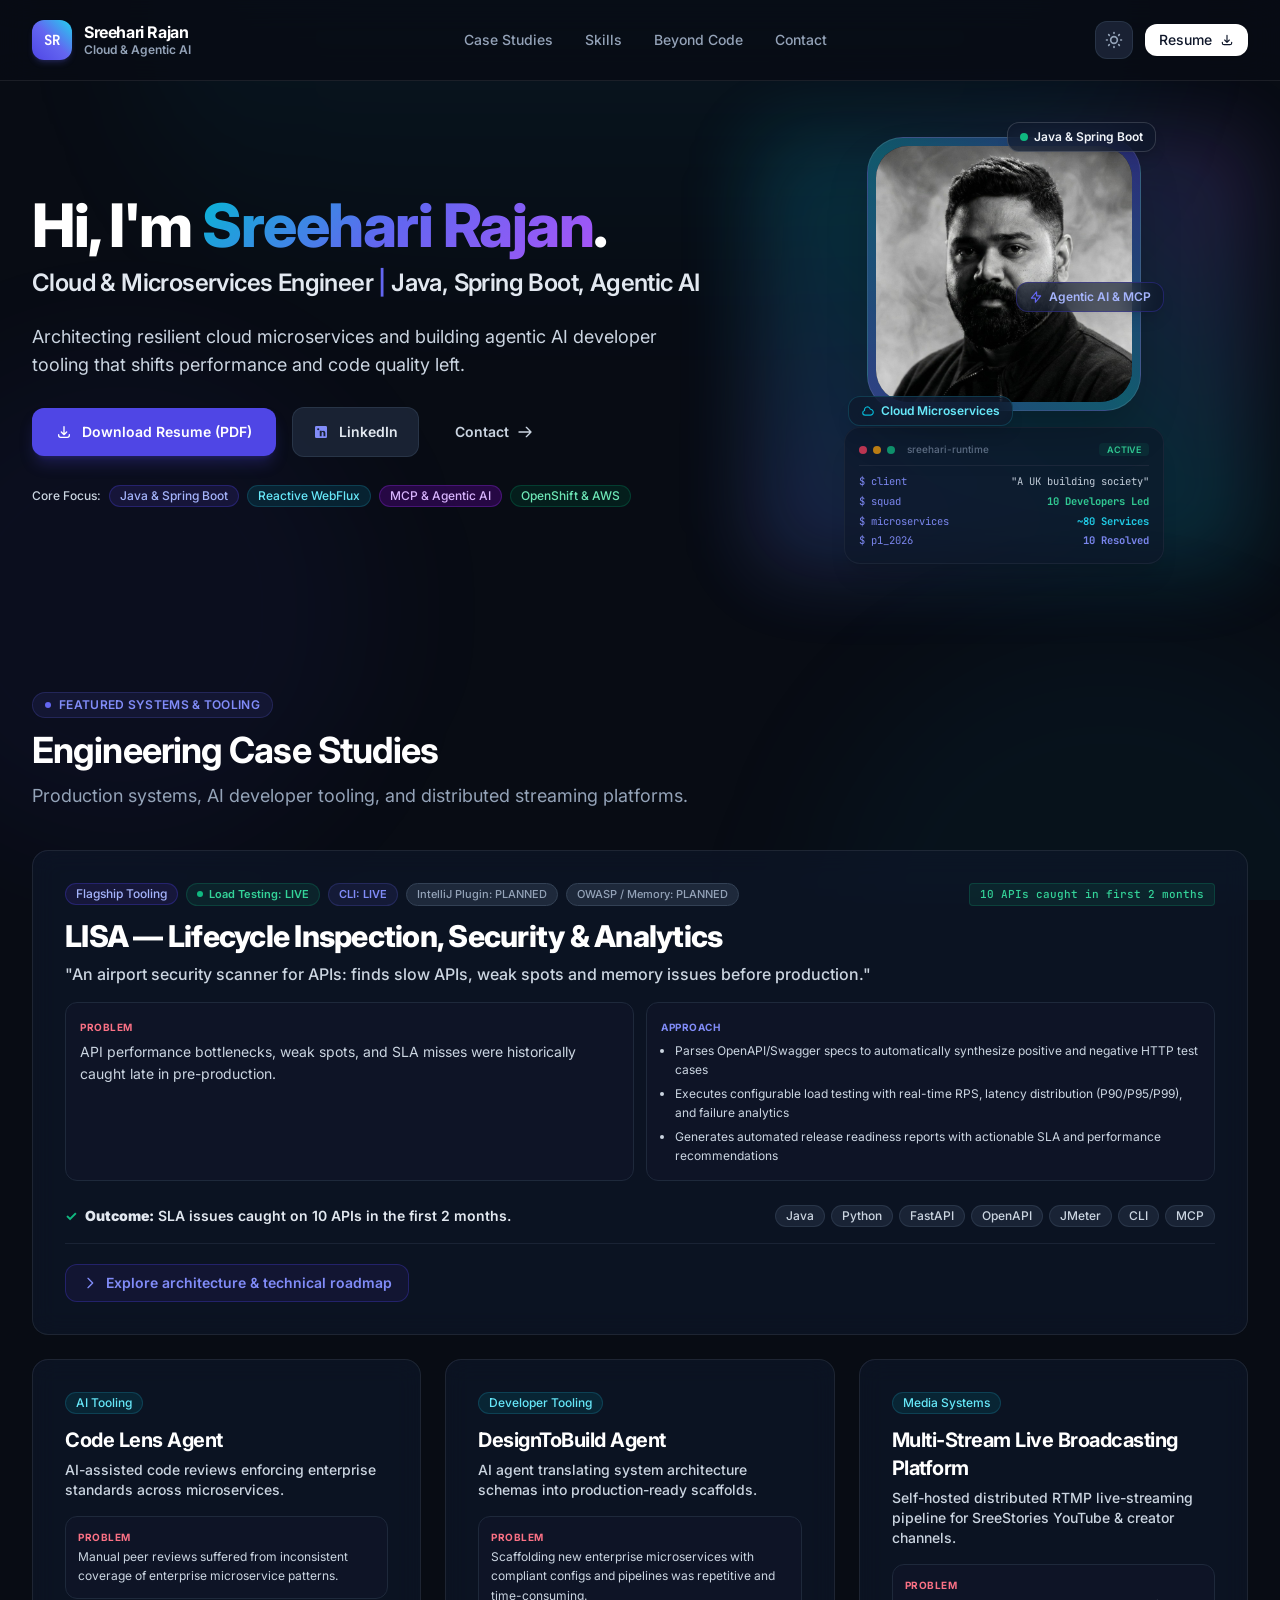
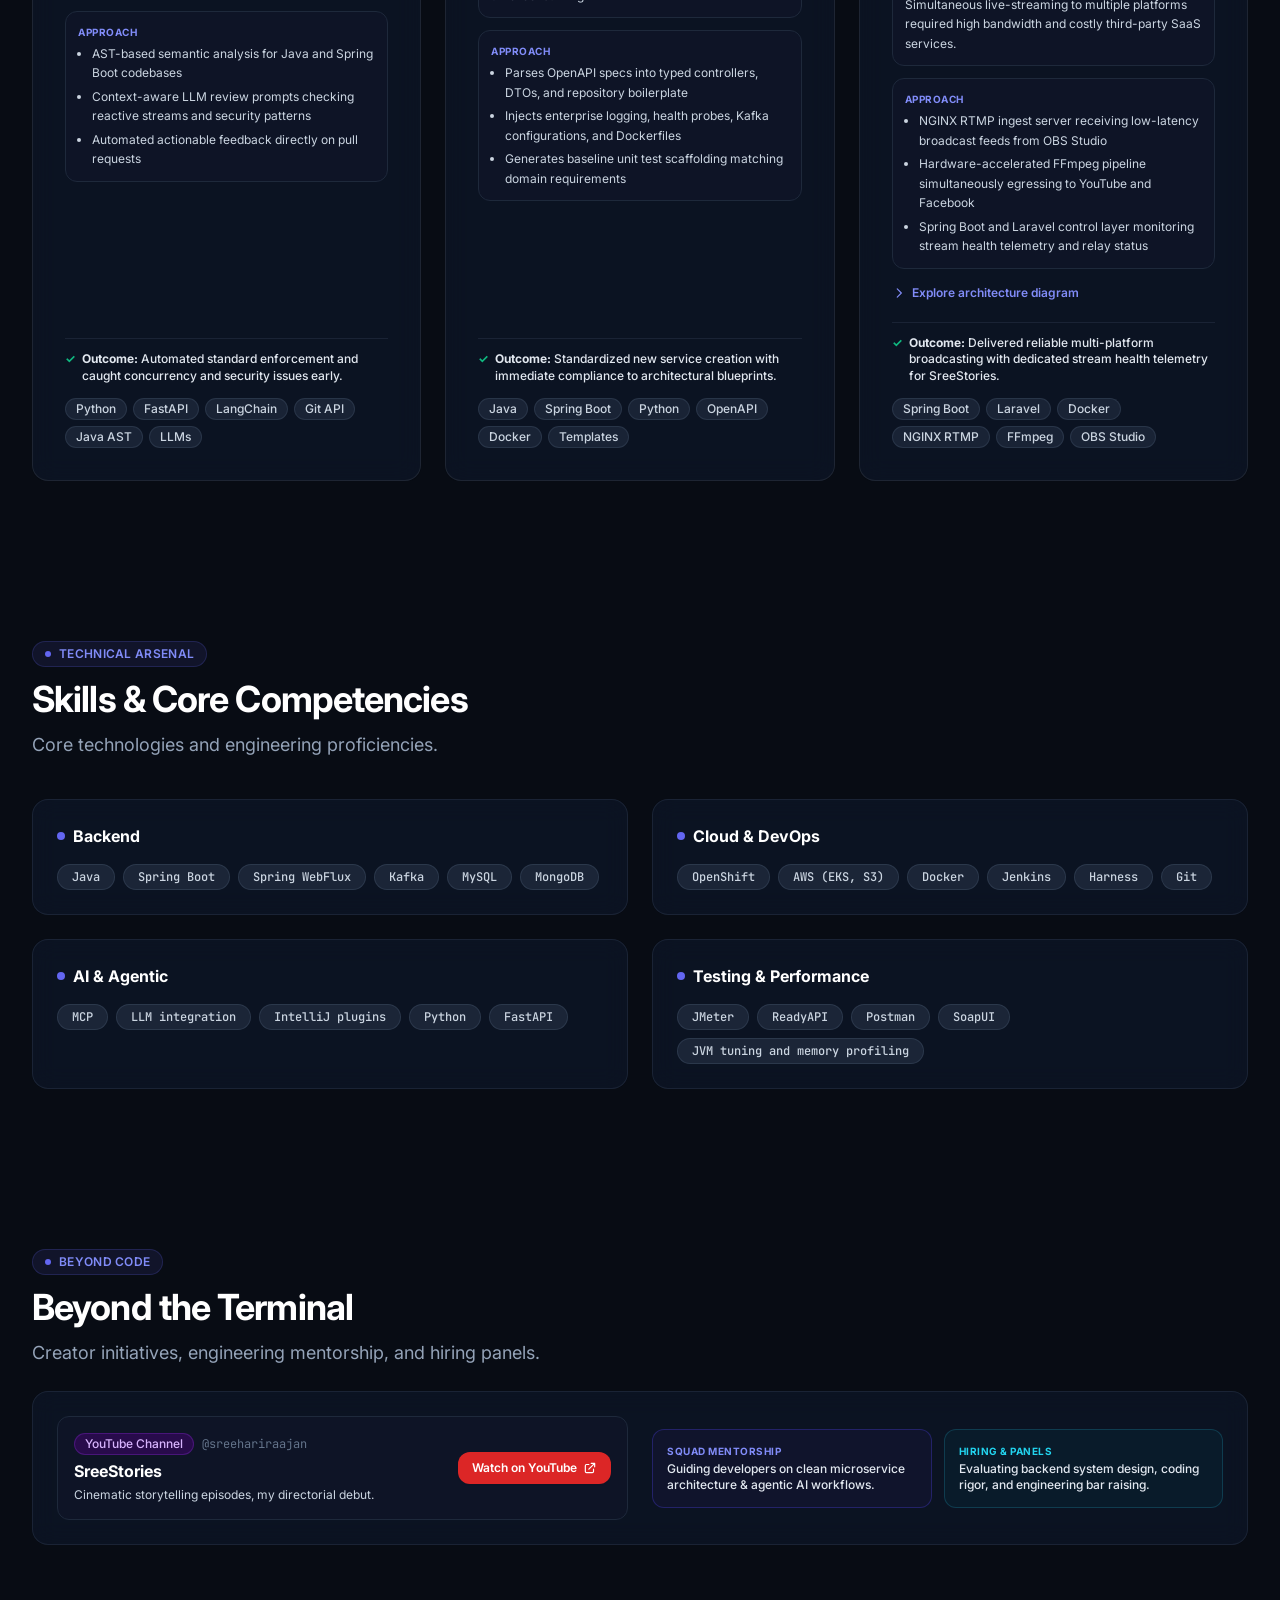
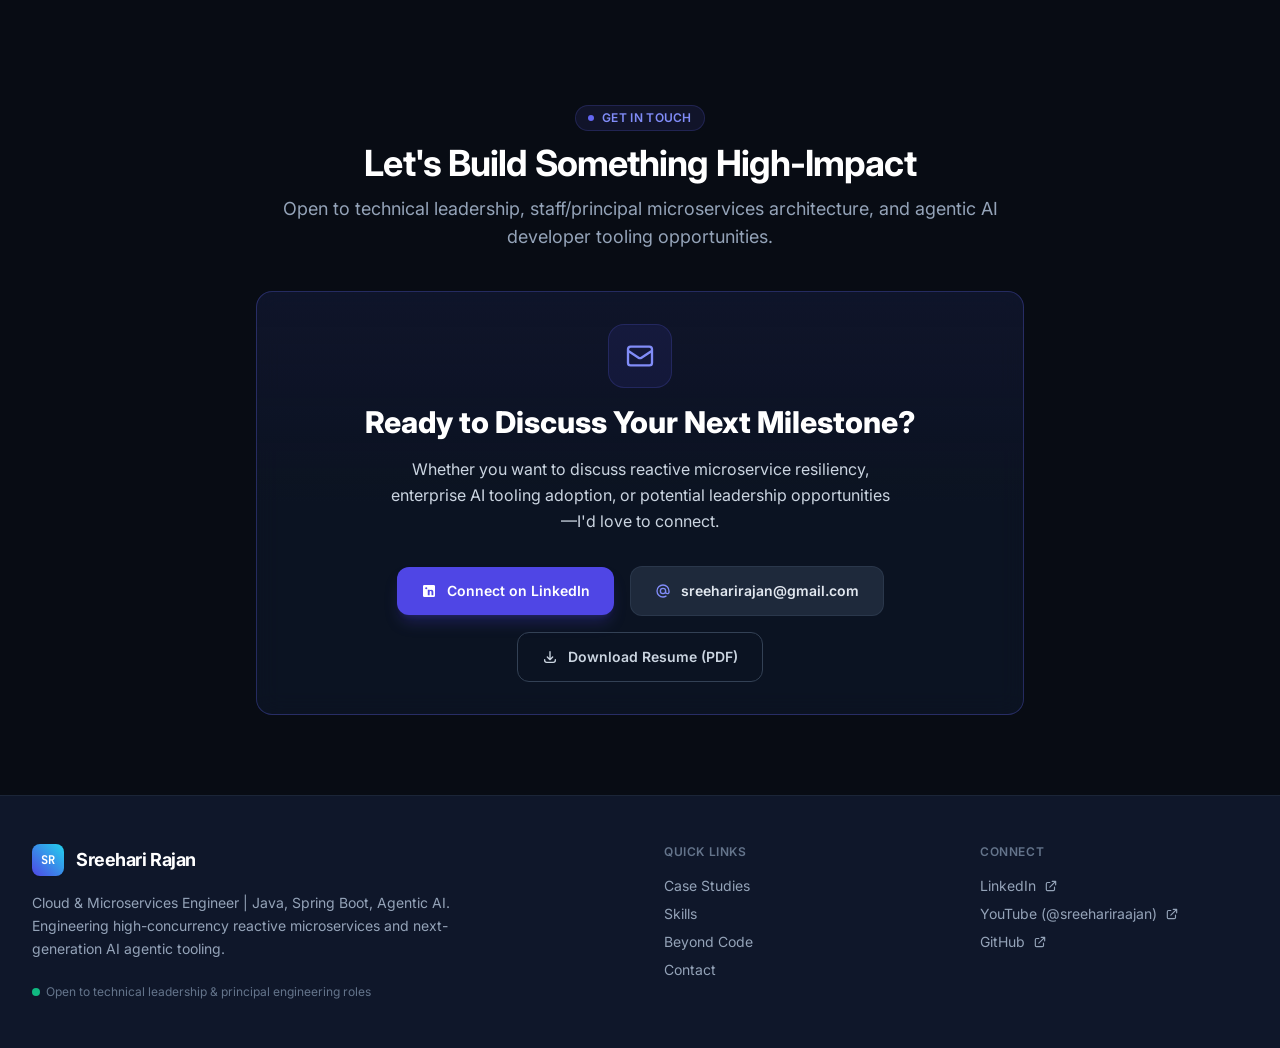
==== commit 523ccd81: "Updated SreeStories desc3" ====
--- a/index.html
+++ b/index.html
@@ -73,7 +73,7 @@
 </span> <ul class="space-y-1 list-disc pl-3.5 text-slate-600 dark:text-slate-300"> <li class="leading-relaxed">NGINX RTMP ingest server receiving low-latency broadcast feeds from OBS Studio</li><li class="leading-relaxed">Hardware-accelerated FFmpeg pipeline simultaneously egressing to YouTube and Facebook</li><li class="leading-relaxed">Spring Boot and Laravel control layer monitoring stream health telemetry and relay status</li> </ul> </div> </div>  <details class="group/multistream mt-3 transition-all"> <summary class="inline-flex items-center gap-1.5 text-xs font-semibold text-indigo-600 dark:text-indigo-400 cursor-pointer select-none hover:underline py-1"> <svg class="w-3.5 h-3.5 transition-transform duration-200 group-open/multistream:rotate-90" fill="none" viewBox="0 0 24 24" stroke="currentColor" stroke-width="2"> <path stroke-linecap="round" stroke-linejoin="round" d="M9 5l7 7-7 7"></path> </svg> <span>Explore architecture diagram</span> </summary> <div class="mt-3 p-3 rounded-xl bg-slate-900 text-slate-100 border border-slate-800 overflow-x-auto"> <svg class="w-full min-w-[320px] h-40 font-mono text-[9px]" viewBox="0 0 380 170" fill="none" xmlns="http://www.w3.org/2000/svg" role="img" aria-label="Multi-Stream RTMP and FFmpeg Broadcasting Architecture"> <title>Multi-Stream Live Streaming Architecture</title> <desc>OBS Studio streaming via RTMP to NGINX RTMP server, relayed via FFmpeg to YouTube and Facebook, controlled by Spring Boot and Laravel.</desc> <!-- Ingest: OBS Studio --> <rect x="10" y="55" width="85" height="50" rx="6" fill="#1e1b4b" stroke="#6366f1" stroke-width="1.2"></rect> <text x="52" y="77" fill="#a5b4fc" font-size="10" font-weight="bold" text-anchor="middle">OBS Studio</text> <text x="52" y="93" fill="#94a3b8" text-anchor="middle">Live Source</text> <!-- Arrow to NGINX --> <path d="M98 80 H128" stroke="#6366f1" stroke-width="1.2"></path> <polygon points="132,80 125,77 125,83" fill="#6366f1"></polygon> <text x="114" y="74" fill="#818cf8" font-size="8" text-anchor="middle">RTMP</text> <!-- Core: NGINX RTMP Server --> <rect x="135" y="30" width="110" height="100" rx="6" fill="#082f49" stroke="#06b6d4" stroke-width="1.2"></rect> <text x="190" y="52" fill="#67e8f9" font-size="10" font-weight="bold" text-anchor="middle">NGINX Server</text> <text x="190" y="68" fill="#94a3b8" text-anchor="middle">RTMP Module</text> <line x1="145" y1="78" x2="235" y2="78" stroke="#0e7490" stroke-width="0.8"></line> <text x="190" y="94" fill="#a5f3fc" text-anchor="middle">FFmpeg Relay</text> <text x="190" y="110" fill="#94a3b8" text-anchor="middle">Transcoding</text> <!-- Control Layer: Spring Boot + Laravel --> <rect x="135" y="138" width="110" height="26" rx="4" fill="#1e293b" stroke="#64748b" stroke-width="1"></rect> <text x="190" y="154" fill="#cbd5e1" font-size="8" font-weight="bold" text-anchor="middle">Spring Boot + Laravel</text> <line x1="190" y1="130" x2="190" y2="138" stroke="#64748b" stroke-width="1" stroke-dasharray="2 2"></line> <!-- Arrow to YouTube --> <path d="M248 60 H280" stroke="#06b6d4" stroke-width="1.2"></path> <polygon points="284,60 277,57 277,63" fill="#06b6d4"></polygon> <!-- Destination: YouTube --> <rect x="288" y="40" width="82" height="38" rx="6" fill="#450a0a" stroke="#ef4444" stroke-width="1.2"></rect> <text x="329" y="58" fill="#fca5a5" font-size="9" font-weight="bold" text-anchor="middle">YouTube</text> <text x="329" y="70" fill="#f87171" font-size="7.5" text-anchor="middle">Live RTMP</text> <!-- Arrow to Facebook --> <path d="M248 100 H280" stroke="#06b6d4" stroke-width="1.2"></path> <polygon points="284,100 277,97 277,103" fill="#06b6d4"></polygon> <!-- Destination: Facebook --> <rect x="288" y="85" width="82" height="38" rx="6" fill="#172554" stroke="#3b82f6" stroke-width="1.2"></rect> <text x="329" y="103" fill="#93c5fd" font-size="9" font-weight="bold" text-anchor="middle">Facebook</text> <text x="329" y="115" fill="#60a5fa" font-size="7.5" text-anchor="middle">Live RTMP</text> </svg> </div> </details> </div>  <div class="mt-4 pt-3 border-t border-slate-200 dark:border-slate-800/80 space-y-3"> <div class="flex items-start gap-1.5"> <span class="text-emerald-500 font-bold text-xs">✓</span> <p class="text-xs font-medium text-slate-800 dark:text-slate-200 leading-snug"> <strong>Outcome:</strong> Delivered reliable multi-platform broadcasting with dedicated stream health telemetry for SreeStories. </p> </div> <!-- Tech Pills --> <div class="flex flex-wrap gap-1.5 pt-0.5"> <span class="inline-flex items-center gap-1.5 transition-colors duration-150 text-xs px-2.5 py-0.5 rounded-full font-medium bg-slate-100 text-slate-700 dark:bg-slate-800/80 dark:text-slate-300 border border-slate-200 dark:border-slate-700/60 "> Spring Boot </span><span class="inline-flex items-center gap-1.5 transition-colors duration-150 text-xs px-2.5 py-0.5 rounded-full font-medium bg-slate-100 text-slate-700 dark:bg-slate-800/80 dark:text-slate-300 border border-slate-200 dark:border-slate-700/60 "> Laravel </span><span class="inline-flex items-center gap-1.5 transition-colors duration-150 text-xs px-2.5 py-0.5 rounded-full font-medium bg-slate-100 text-slate-700 dark:bg-slate-800/80 dark:text-slate-300 border border-slate-200 dark:border-slate-700/60 "> Docker </span><span class="inline-flex items-center gap-1.5 transition-colors duration-150 text-xs px-2.5 py-0.5 rounded-full font-medium bg-slate-100 text-slate-700 dark:bg-slate-800/80 dark:text-slate-300 border border-slate-200 dark:border-slate-700/60 "> NGINX RTMP </span><span class="inline-flex items-center gap-1.5 transition-colors duration-150 text-xs px-2.5 py-0.5 rounded-full font-medium bg-slate-100 text-slate-700 dark:bg-slate-800/80 dark:text-slate-300 border border-slate-200 dark:border-slate-700/60 "> FFmpeg </span><span class="inline-flex items-center gap-1.5 transition-colors duration-150 text-xs px-2.5 py-0.5 rounded-full font-medium bg-slate-100 text-slate-700 dark:bg-slate-800/80 dark:text-slate-300 border border-slate-200 dark:border-slate-700/60 "> OBS Studio </span> </div> </div>  </div> </div> </div> </div> </section> <section id="skills" class="py-12 sm:py-16 lg:py-20 relative block"> <div class="max-w-7xl mx-auto px-4 sm:px-6 lg:px-8"> <div class="flex flex-col mb-10 max-w-3xl text-left items-start "> <div class="inline-flex items-center gap-2 px-3 py-1 rounded-full text-xs font-semibold tracking-wide uppercase bg-indigo-500/10 text-indigo-600 dark:text-indigo-400 border border-indigo-500/20 mb-3"> <span class="w-1.5 h-1.5 rounded-full bg-indigo-500 animate-pulse"></span> Technical Arsenal </div> <h2 class="text-3xl sm:text-4xl font-bold tracking-tight text-slate-900 dark:text-white"> Skills &amp; Core Competencies </h2> <p class="mt-3 text-base sm:text-lg text-slate-600 dark:text-slate-400 leading-relaxed"> Core technologies and engineering proficiencies. </p> </div> <div class="grid grid-cols-1 md:grid-cols-2 gap-4 lg:gap-6"> <div class="glass-card rounded-2xl p-5 sm:p-6 border border-slate-200/80 dark:border-slate-800/80 space-y-3"> <h3 class="text-base font-bold text-slate-900 dark:text-white flex items-center gap-2"> <span class="w-2 h-2 rounded-full bg-indigo-500"></span> <span>Backend</span> </h3> <!-- Compact Skill Badges Grid --> <div class="flex flex-wrap gap-2 pt-1"> <span class="inline-flex items-center gap-1.5 transition-colors duration-150 text-sm px-3.5 py-1 rounded-full font-medium bg-slate-100 text-slate-700 dark:bg-slate-800/80 dark:text-slate-300 border border-slate-200 dark:border-slate-700/60 font-mono text-xs px-3 py-1 bg-slate-100 hover:bg-slate-200/70 dark:bg-slate-800/90 dark:hover:bg-slate-700/80 text-slate-800 dark:text-slate-200 border border-slate-200 dark:border-slate-700/70"> Java </span><span class="inline-flex items-center gap-1.5 transition-colors duration-150 text-sm px-3.5 py-1 rounded-full font-medium bg-slate-100 text-slate-700 dark:bg-slate-800/80 dark:text-slate-300 border border-slate-200 dark:border-slate-700/60 font-mono text-xs px-3 py-1 bg-slate-100 hover:bg-slate-200/70 dark:bg-slate-800/90 dark:hover:bg-slate-700/80 text-slate-800 dark:text-slate-200 border border-slate-200 dark:border-slate-700/70"> Spring Boot </span><span class="inline-flex items-center gap-1.5 transition-colors duration-150 text-sm px-3.5 py-1 rounded-full font-medium bg-slate-100 text-slate-700 dark:bg-slate-800/80 dark:text-slate-300 border border-slate-200 dark:border-slate-700/60 font-mono text-xs px-3 py-1 bg-slate-100 hover:bg-slate-200/70 dark:bg-slate-800/90 dark:hover:bg-slate-700/80 text-slate-800 dark:text-slate-200 border border-slate-200 dark:border-slate-700/70"> Spring WebFlux </span><span class="inline-flex items-center gap-1.5 transition-colors duration-150 text-sm px-3.5 py-1 rounded-full font-medium bg-slate-100 text-slate-700 dark:bg-slate-800/80 dark:text-slate-300 border border-slate-200 dark:border-slate-700/60 font-mono text-xs px-3 py-1 bg-slate-100 hover:bg-slate-200/70 dark:bg-slate-800/90 dark:hover:bg-slate-700/80 text-slate-800 dark:text-slate-200 border border-slate-200 dark:border-slate-700/70"> Kafka </span><span class="inline-flex items-center gap-1.5 transition-colors duration-150 text-sm px-3.5 py-1 rounded-full font-medium bg-slate-100 text-slate-700 dark:bg-slate-800/80 dark:text-slate-300 border border-slate-200 dark:border-slate-700/60 font-mono text-xs px-3 py-1 bg-slate-100 hover:bg-slate-200/70 dark:bg-slate-800/90 dark:hover:bg-slate-700/80 text-slate-800 dark:text-slate-200 border border-slate-200 dark:border-slate-700/70"> MySQL </span><span class="inline-flex items-center gap-1.5 transition-colors duration-150 text-sm px-3.5 py-1 rounded-full font-medium bg-slate-100 text-slate-700 dark:bg-slate-800/80 dark:text-slate-300 border border-slate-200 dark:border-slate-700/60 font-mono text-xs px-3 py-1 bg-slate-100 hover:bg-slate-200/70 dark:bg-slate-800/90 dark:hover:bg-slate-700/80 text-slate-800 dark:text-slate-200 border border-slate-200 dark:border-slate-700/70"> MongoDB </span> </div> </div><div class="glass-card rounded-2xl p-5 sm:p-6 border border-slate-200/80 dark:border-slate-800/80 space-y-3"> <h3 class="text-base font-bold text-slate-900 dark:text-white flex items-center gap-2"> <span class="w-2 h-2 rounded-full bg-indigo-500"></span> <span>Cloud &amp; DevOps</span> </h3> <!-- Compact Skill Badges Grid --> <div class="flex flex-wrap gap-2 pt-1"> <span class="inline-flex items-center gap-1.5 transition-colors duration-150 text-sm px-3.5 py-1 rounded-full font-medium bg-slate-100 text-slate-700 dark:bg-slate-800/80 dark:text-slate-300 border border-slate-200 dark:border-slate-700/60 font-mono text-xs px-3 py-1 bg-slate-100 hover:bg-slate-200/70 dark:bg-slate-800/90 dark:hover:bg-slate-700/80 text-slate-800 dark:text-slate-200 border border-slate-200 dark:border-slate-700/70"> OpenShift </span><span class="inline-flex items-center gap-1.5 transition-colors duration-150 text-sm px-3.5 py-1 rounded-full font-medium bg-slate-100 text-slate-700 dark:bg-slate-800/80 dark:text-slate-300 border border-slate-200 dark:border-slate-700/60 font-mono text-xs px-3 py-1 bg-slate-100 hover:bg-slate-200/70 dark:bg-slate-800/90 dark:hover:bg-slate-700/80 text-slate-800 dark:text-slate-200 border border-slate-200 dark:border-slate-700/70"> AWS (EKS, S3) </span><span class="inline-flex items-center gap-1.5 transition-colors duration-150 text-sm px-3.5 py-1 rounded-full font-medium bg-slate-100 text-slate-700 dark:bg-slate-800/80 dark:text-slate-300 border border-slate-200 dark:border-slate-700/60 font-mono text-xs px-3 py-1 bg-slate-100 hover:bg-slate-200/70 dark:bg-slate-800/90 dark:hover:bg-slate-700/80 text-slate-800 dark:text-slate-200 border border-slate-200 dark:border-slate-700/70"> Docker </span><span class="inline-flex items-center gap-1.5 transition-colors duration-150 text-sm px-3.5 py-1 rounded-full font-medium bg-slate-100 text-slate-700 dark:bg-slate-800/80 dark:text-slate-300 border border-slate-200 dark:border-slate-700/60 font-mono text-xs px-3 py-1 bg-slate-100 hover:bg-slate-200/70 dark:bg-slate-800/90 dark:hover:bg-slate-700/80 text-slate-800 dark:text-slate-200 border border-slate-200 dark:border-slate-700/70"> Jenkins </span><span class="inline-flex items-center gap-1.5 transition-colors duration-150 text-sm px-3.5 py-1 rounded-full font-medium bg-slate-100 text-slate-700 dark:bg-slate-800/80 dark:text-slate-300 border border-slate-200 dark:border-slate-700/60 font-mono text-xs px-3 py-1 bg-slate-100 hover:bg-slate-200/70 dark:bg-slate-800/90 dark:hover:bg-slate-700/80 text-slate-800 dark:text-slate-200 border border-slate-200 dark:border-slate-700/70"> Harness </span><span class="inline-flex items-center gap-1.5 transition-colors duration-150 text-sm px-3.5 py-1 rounded-full font-medium bg-slate-100 text-slate-700 dark:bg-slate-800/80 dark:text-slate-300 border border-slate-200 dark:border-slate-700/60 font-mono text-xs px-3 py-1 bg-slate-100 hover:bg-slate-200/70 dark:bg-slate-800/90 dark:hover:bg-slate-700/80 text-slate-800 dark:text-slate-200 border border-slate-200 dark:border-slate-700/70"> Git </span> </div> </div><div class="glass-card rounded-2xl p-5 sm:p-6 border border-slate-200/80 dark:border-slate-800/80 space-y-3"> <h3 class="text-base font-bold text-slate-900 dark:text-white flex items-center gap-2"> <span class="w-2 h-2 rounded-full bg-indigo-500"></span> <span>AI &amp; Agentic</span> </h3> <!-- Compact Skill Badges Grid --> <div class="flex flex-wrap gap-2 pt-1"> <span class="inline-flex items-center gap-1.5 transition-colors duration-150 text-sm px-3.5 py-1 rounded-full font-medium bg-slate-100 text-slate-700 dark:bg-slate-800/80 dark:text-slate-300 border border-slate-200 dark:border-slate-700/60 font-mono text-xs px-3 py-1 bg-slate-100 hover:bg-slate-200/70 dark:bg-slate-800/90 dark:hover:bg-slate-700/80 text-slate-800 dark:text-slate-200 border border-slate-200 dark:border-slate-700/70"> MCP </span><span class="inline-flex items-center gap-1.5 transition-colors duration-150 text-sm px-3.5 py-1 rounded-full font-medium bg-slate-100 text-slate-700 dark:bg-slate-800/80 dark:text-slate-300 border border-slate-200 dark:border-slate-700/60 font-mono text-xs px-3 py-1 bg-slate-100 hover:bg-slate-200/70 dark:bg-slate-800/90 dark:hover:bg-slate-700/80 text-slate-800 dark:text-slate-200 border border-slate-200 dark:border-slate-700/70"> LLM integration </span><span class="inline-flex items-center gap-1.5 transition-colors duration-150 text-sm px-3.5 py-1 rounded-full font-medium bg-slate-100 text-slate-700 dark:bg-slate-800/80 dark:text-slate-300 border border-slate-200 dark:border-slate-700/60 font-mono text-xs px-3 py-1 bg-slate-100 hover:bg-slate-200/70 dark:bg-slate-800/90 dark:hover:bg-slate-700/80 text-slate-800 dark:text-slate-200 border border-slate-200 dark:border-slate-700/70"> IntelliJ plugins </span><span class="inline-flex items-center gap-1.5 transition-colors duration-150 text-sm px-3.5 py-1 rounded-full font-medium bg-slate-100 text-slate-700 dark:bg-slate-800/80 dark:text-slate-300 border border-slate-200 dark:border-slate-700/60 font-mono text-xs px-3 py-1 bg-slate-100 hover:bg-slate-200/70 dark:bg-slate-800/90 dark:hover:bg-slate-700/80 text-slate-800 dark:text-slate-200 border border-slate-200 dark:border-slate-700/70"> Python </span><span class="inline-flex items-center gap-1.5 transition-colors duration-150 text-sm px-3.5 py-1 rounded-full font-medium bg-slate-100 text-slate-700 dark:bg-slate-800/80 dark:text-slate-300 border border-slate-200 dark:border-slate-700/60 font-mono text-xs px-3 py-1 bg-slate-100 hover:bg-slate-200/70 dark:bg-slate-800/90 dark:hover:bg-slate-700/80 text-slate-800 dark:text-slate-200 border border-slate-200 dark:border-slate-700/70"> FastAPI </span> </div> </div><div class="glass-card rounded-2xl p-5 sm:p-6 border border-slate-200/80 dark:border-slate-800/80 space-y-3"> <h3 class="text-base font-bold text-slate-900 dark:text-white flex items-center gap-2"> <span class="w-2 h-2 rounded-full bg-indigo-500"></span> <span>Testing &amp; Performance</span> </h3> <!-- Compact Skill Badges Grid --> <div class="flex flex-wrap gap-2 pt-1"> <span class="inline-flex items-center gap-1.5 transition-colors duration-150 text-sm px-3.5 py-1 rounded-full font-medium bg-slate-100 text-slate-700 dark:bg-slate-800/80 dark:text-slate-300 border border-slate-200 dark:border-slate-700/60 font-mono text-xs px-3 py-1 bg-slate-100 hover:bg-slate-200/70 dark:bg-slate-800/90 dark:hover:bg-slate-700/80 text-slate-800 dark:text-slate-200 border border-slate-200 dark:border-slate-700/70"> JMeter </span><span class="inline-flex items-center gap-1.5 transition-colors duration-150 text-sm px-3.5 py-1 rounded-full font-medium bg-slate-100 text-slate-700 dark:bg-slate-800/80 dark:text-slate-300 border border-slate-200 dark:border-slate-700/60 font-mono text-xs px-3 py-1 bg-slate-100 hover:bg-slate-200/70 dark:bg-slate-800/90 dark:hover:bg-slate-700/80 text-slate-800 dark:text-slate-200 border border-slate-200 dark:border-slate-700/70"> ReadyAPI </span><span class="inline-flex items-center gap-1.5 transition-colors duration-150 text-sm px-3.5 py-1 rounded-full font-medium bg-slate-100 text-slate-700 dark:bg-slate-800/80 dark:text-slate-300 border border-slate-200 dark:border-slate-700/60 font-mono text-xs px-3 py-1 bg-slate-100 hover:bg-slate-200/70 dark:bg-slate-800/90 dark:hover:bg-slate-700/80 text-slate-800 dark:text-slate-200 border border-slate-200 dark:border-slate-700/70"> Postman </span><span class="inline-flex items-center gap-1.5 transition-colors duration-150 text-sm px-3.5 py-1 rounded-full font-medium bg-slate-100 text-slate-700 dark:bg-slate-800/80 dark:text-slate-300 border border-slate-200 dark:border-slate-700/60 font-mono text-xs px-3 py-1 bg-slate-100 hover:bg-slate-200/70 dark:bg-slate-800/90 dark:hover:bg-slate-700/80 text-slate-800 dark:text-slate-200 border border-slate-200 dark:border-slate-700/70"> SoapUI </span><span class="inline-flex items-center gap-1.5 transition-colors duration-150 text-sm px-3.5 py-1 rounded-full font-medium bg-slate-100 text-slate-700 dark:bg-slate-800/80 dark:text-slate-300 border border-slate-200 dark:border-slate-700/60 font-mono text-xs px-3 py-1 bg-slate-100 hover:bg-slate-200/70 dark:bg-slate-800/90 dark:hover:bg-slate-700/80 text-slate-800 dark:text-slate-200 border border-slate-200 dark:border-slate-700/70"> JVM tuning and memory profiling </span> </div> </div> </div> </div> </section> <section id="beyond-code" class="py-12 sm:py-16 lg:py-20 relative block"> <div class="max-w-7xl mx-auto px-4 sm:px-6 lg:px-8"> <div class="flex flex-col mb-10 max-w-3xl text-left items-start mb-6"> <div class="inline-flex items-center gap-2 px-3 py-1 rounded-full text-xs font-semibold tracking-wide uppercase bg-indigo-500/10 text-indigo-600 dark:text-indigo-400 border border-indigo-500/20 mb-3"> <span class="w-1.5 h-1.5 rounded-full bg-indigo-500 animate-pulse"></span> Beyond Code </div> <h2 class="text-3xl sm:text-4xl font-bold tracking-tight text-slate-900 dark:text-white"> Beyond the Terminal </h2> <p class="mt-3 text-base sm:text-lg text-slate-600 dark:text-slate-400 leading-relaxed"> Creator initiatives, engineering mentorship, and hiring panels. </p> </div> <!-- Single Compact Row --> <div class="glass-card rounded-2xl p-5 sm:p-6 border border-slate-200/80 dark:border-slate-800/80"> <div class="grid grid-cols-1 lg:grid-cols-12 gap-6 items-center"> <!-- YouTube Channel Card (Left) --> <div class="lg:col-span-6 flex flex-col sm:flex-row items-start sm:items-center justify-between gap-4 p-4 rounded-xl bg-slate-50 dark:bg-slate-900/60 border border-slate-200/60 dark:border-slate-800"> <div class="space-y-1"> <div class="flex items-center gap-2"> <span class="inline-flex items-center gap-1.5 transition-colors duration-150 text-xs px-2.5 py-0.5 rounded-full font-medium bg-purple-50 text-purple-700 dark:bg-purple-950/60 dark:text-purple-300 border border-purple-200/80 dark:border-purple-800/50 "> YouTube Channel </span> <span class="text-xs font-mono text-slate-500">@sreehariraajan</span> </div> <h3 class="text-base font-bold text-slate-900 dark:text-white">
 SreeStories
 </h3> <p class="text-xs text-slate-600 dark:text-slate-300">
-Cinematic storytelling episodes and gripping thrillers, my directorial debut.
+Cinematic storytelling episodes, my directorial debut.
 </p> </div> <a href="https://www.youtube.com/@sreehariraajan" target="_blank" rel="noopener noreferrer" class="inline-flex items-center gap-1.5 px-3.5 py-2 rounded-xl text-xs font-semibold bg-red-600 hover:bg-red-500 text-white shadow-sm transition-colors whitespace-nowrap"> <span>Watch on YouTube</span> <svg class="w-3.5 h-3.5" fill="none" viewBox="0 0 24 24" stroke="currentColor"> <path stroke-linecap="round" stroke-linejoin="round" stroke-width="2" d="M10 6H6a2 2 0 00-2 2v10a2 2 0 002 2h10a2 2 0 002-2v-4M14 4h6m0 0v6m0-6L10 14"></path> </svg> </a> </div> <!-- Mentoring and Hiring Panels Text Chips (Right) --> <div class="lg:col-span-6 flex flex-col sm:flex-row gap-3"> <!-- Mentoring Chip --> <div class="flex-1 p-3.5 rounded-xl bg-indigo-50/50 dark:bg-indigo-950/30 border border-indigo-200/60 dark:border-indigo-800/50 flex flex-col justify-center"> <span class="text-[10px] font-bold uppercase tracking-wider text-indigo-600 dark:text-indigo-400 mb-0.5">
 Squad Mentorship
 </span> <p class="text-xs font-medium text-slate-800 dark:text-slate-200">
